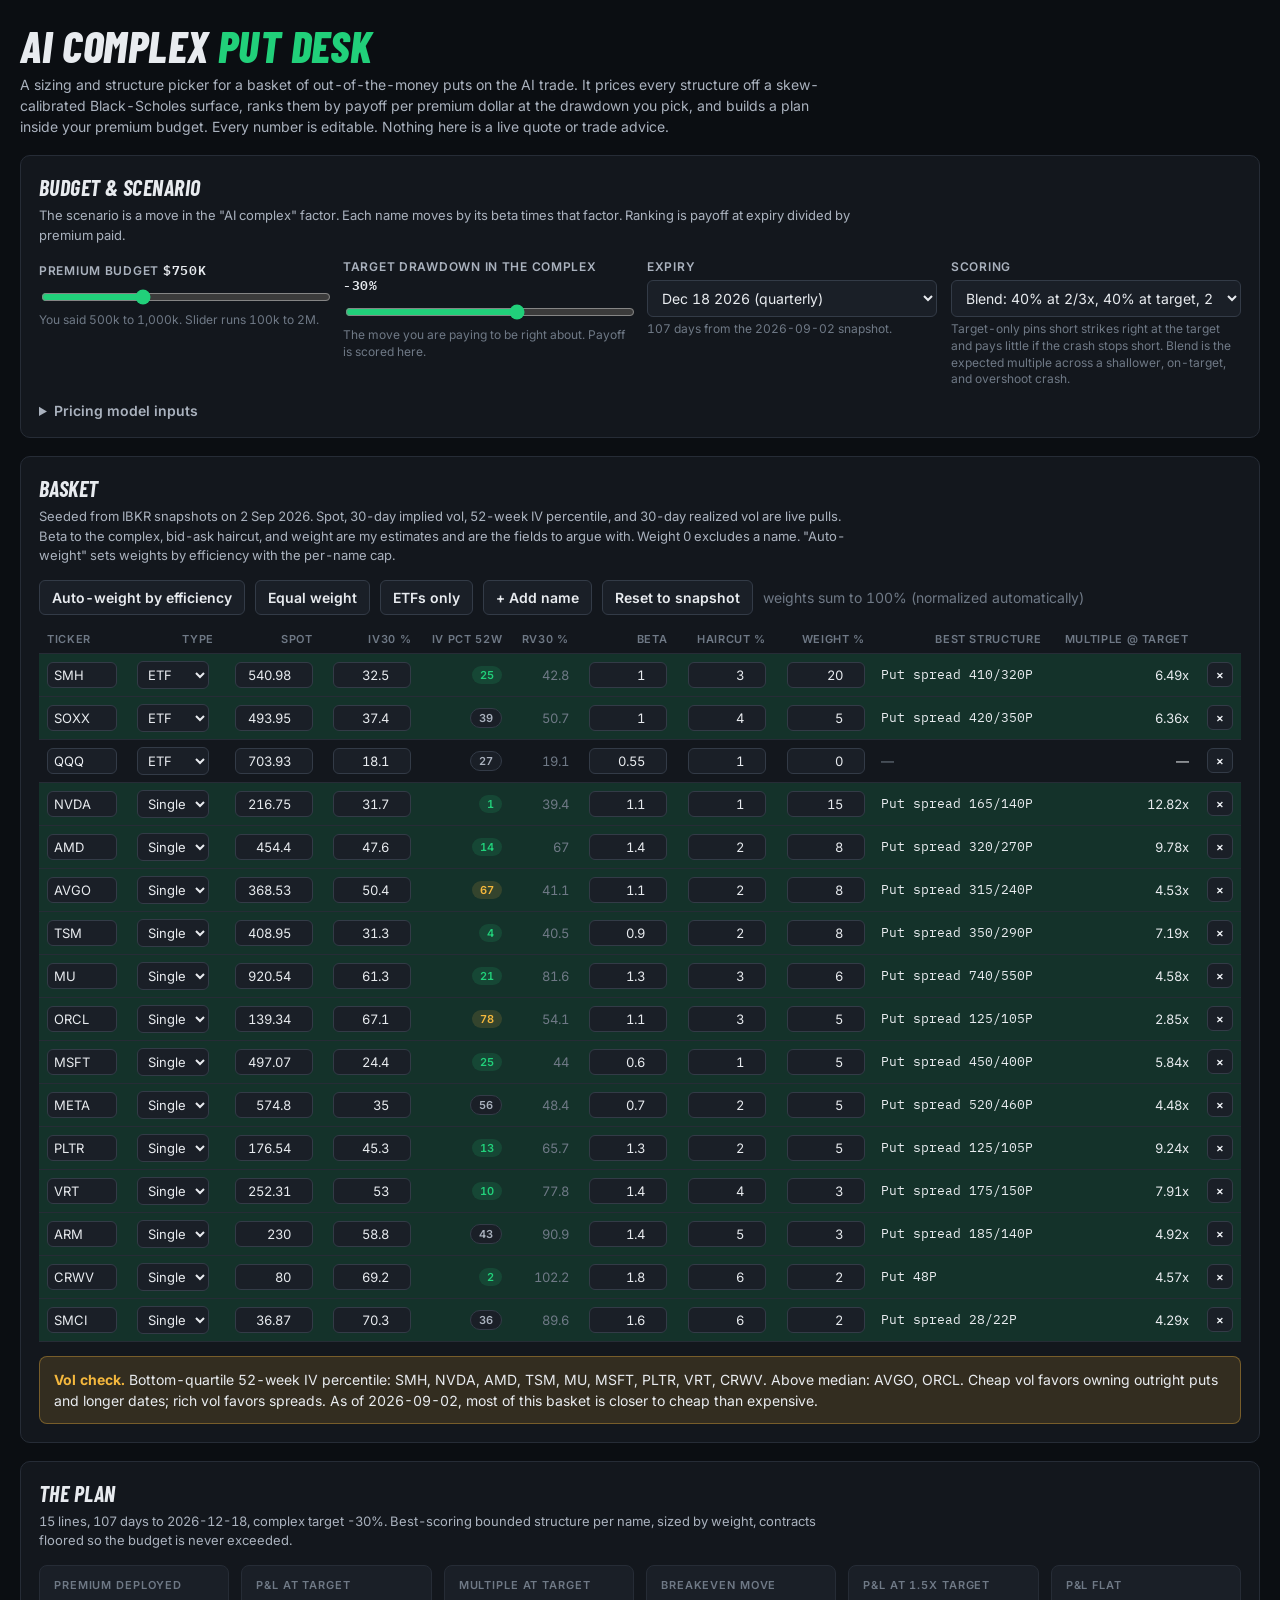
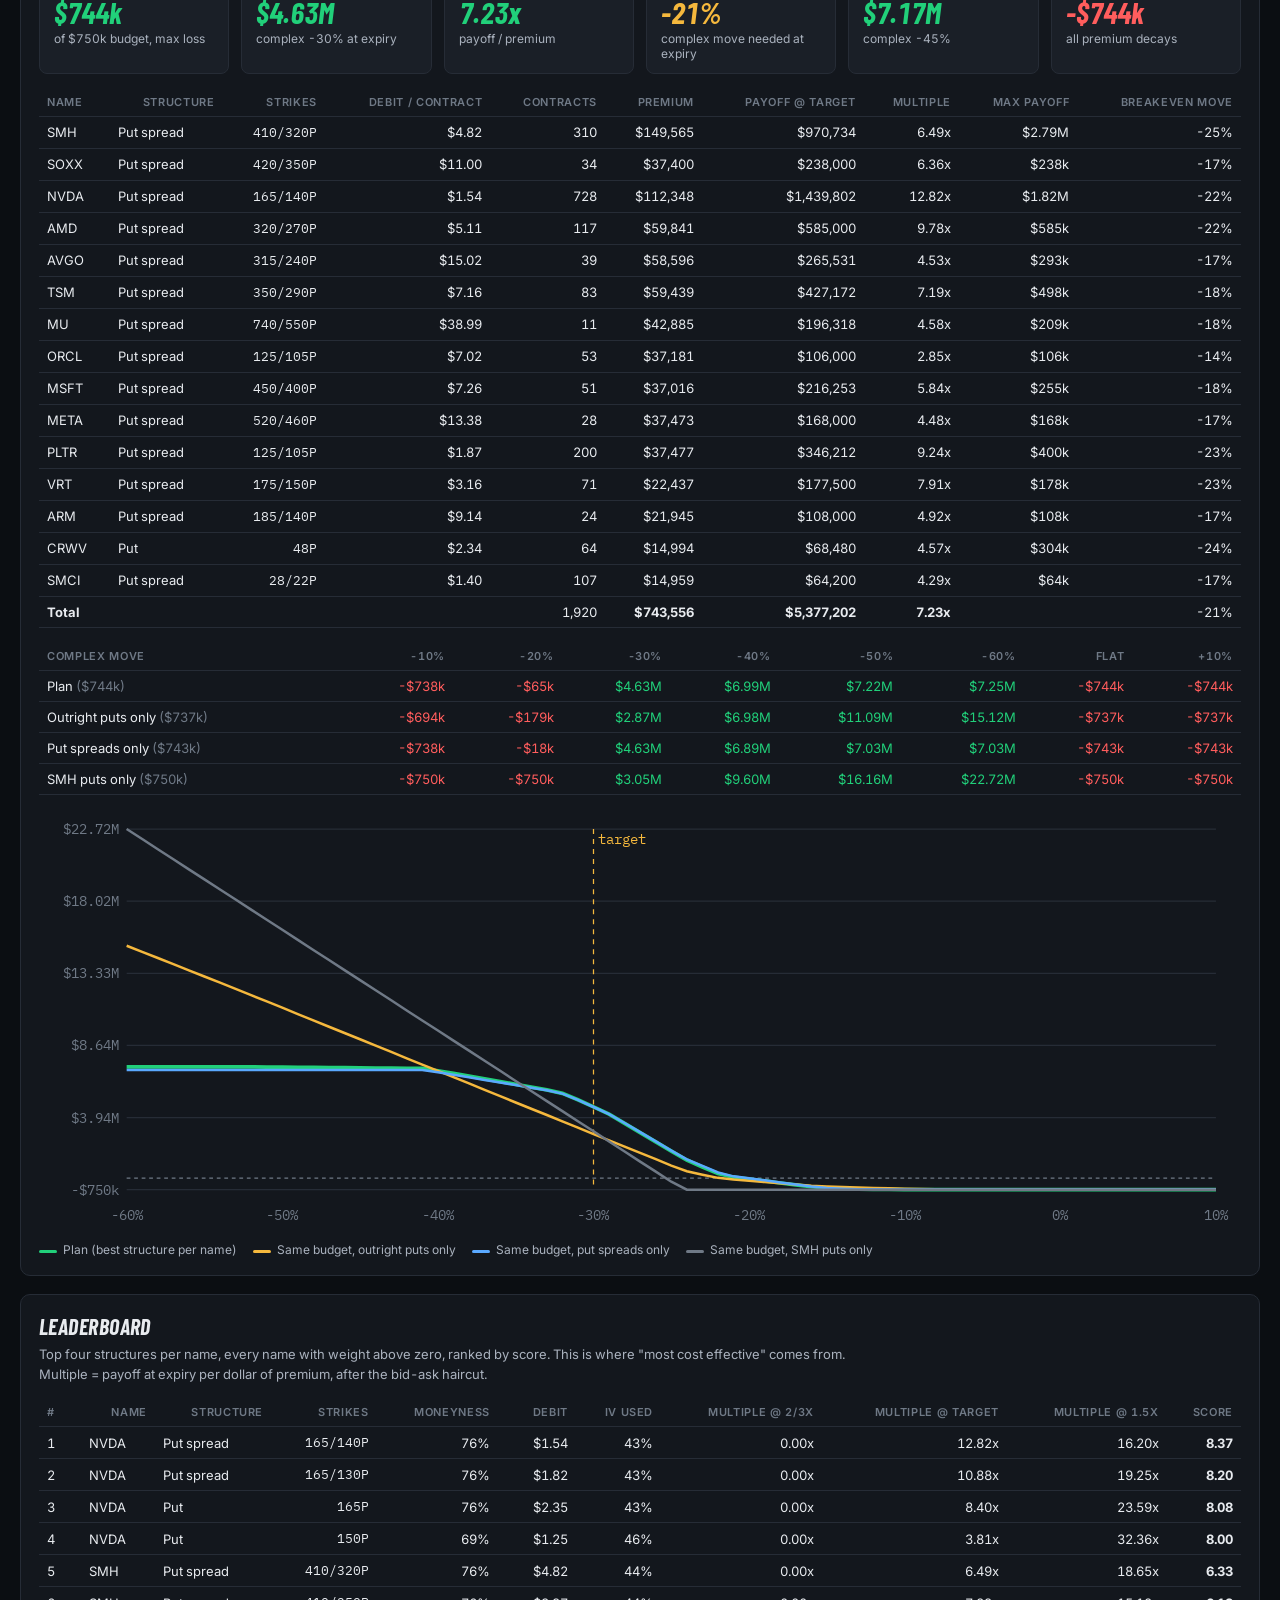
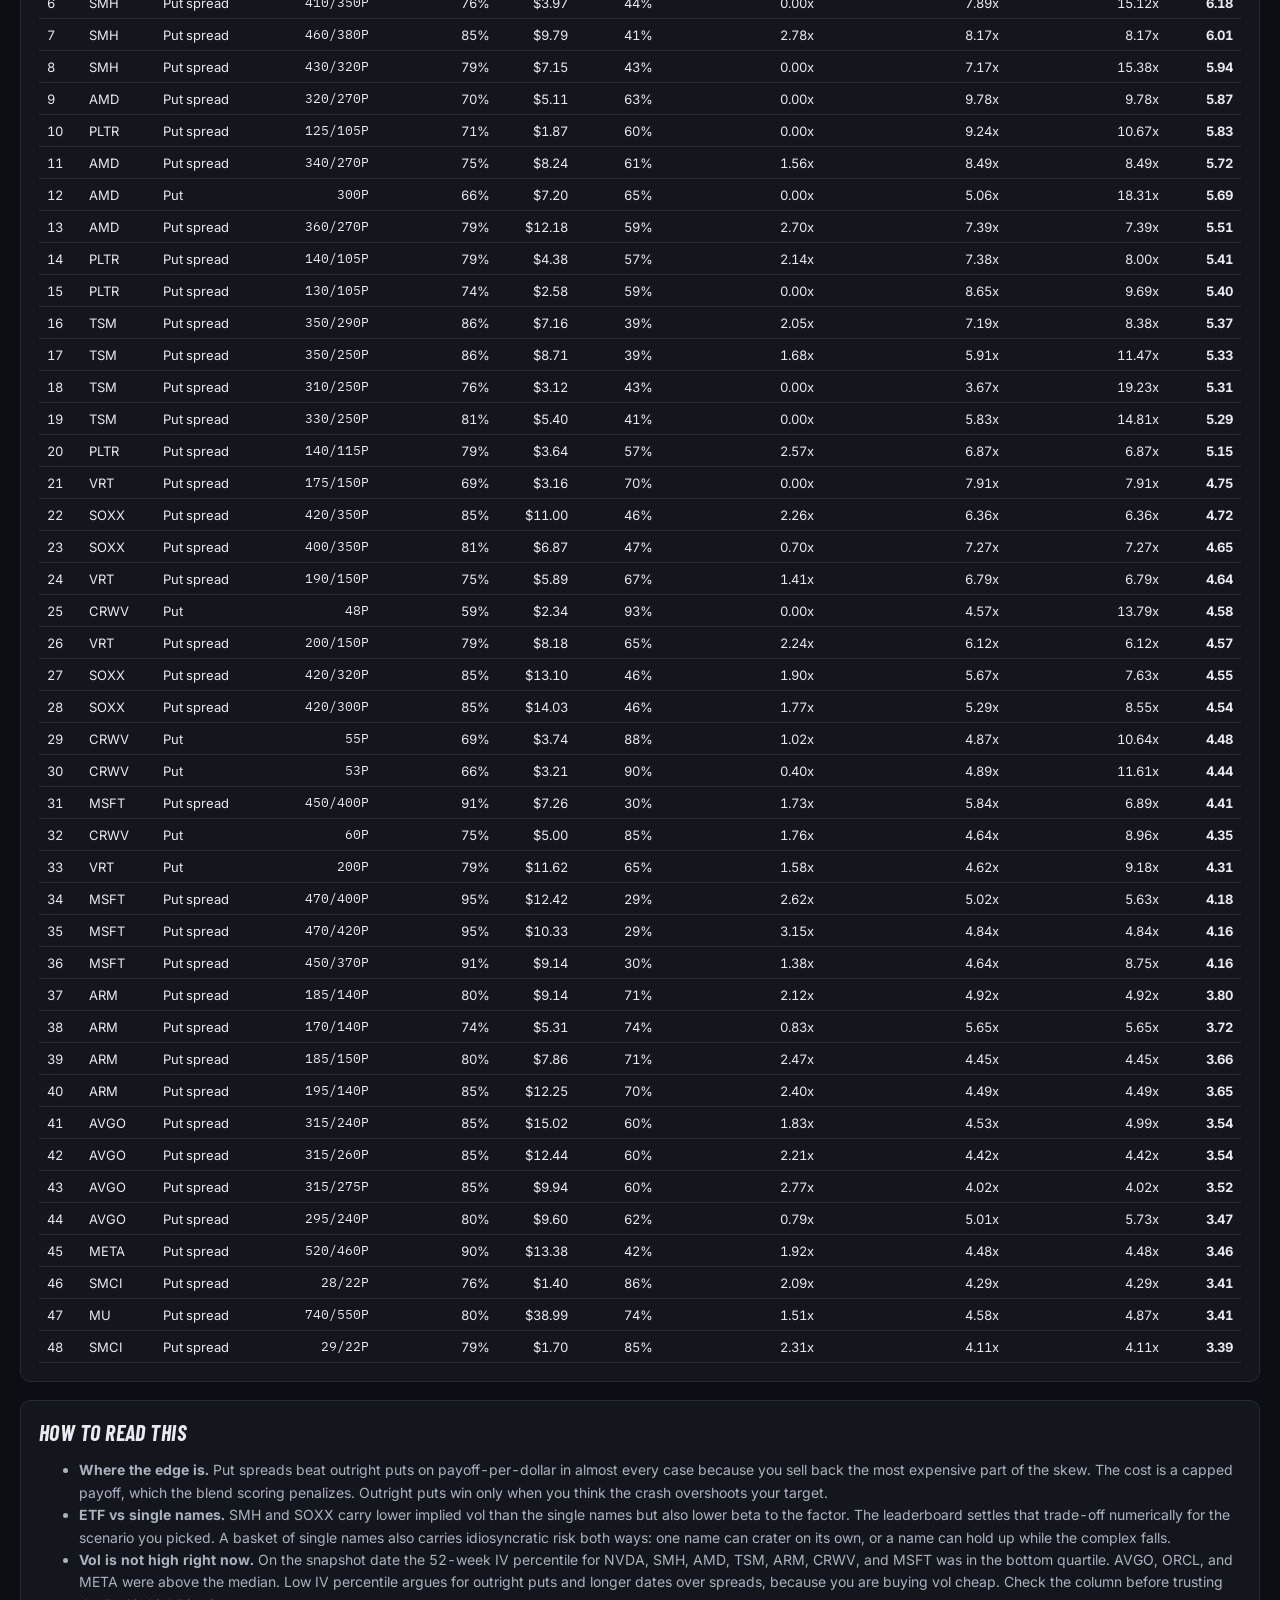
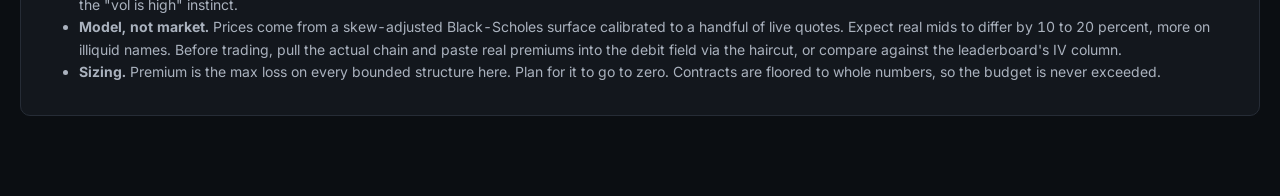
==== index.html @ 3e18a83a "AI Complex Put Desk: OTM put basket sizer and structure picker Co-Authored-By: Claude Fable 5.1 <nor" ====
<!doctype html>
<html lang="en">
<head>
<meta charset="UTF-8" />
<meta name="viewport" content="width=device-width, initial-scale=1.0" />
<meta name="theme-color" content="#0b0e12" />
<title>AI Complex Put Desk</title>
<meta name="robots" content="noindex" />
<link rel="preconnect" href="https://fonts.googleapis.com" />
<link rel="preconnect" href="https://fonts.gstatic.com" crossorigin />
<link href="https://fonts.googleapis.com/css2?family=Barlow+Condensed:ital,wght@0,600;0,700;1,700;1,800&family=Inter:wght@400;500;600;700&family=IBM+Plex+Mono:wght@400;500;600&display=swap" rel="stylesheet" />
<style>
  :root {
    --bg: #0b0e12; --surface: #13171d; --surface-2: #1a1f27; --line: #262c36; --line-2: #333b47;
    --ink: #e8ebef; --ink-2: #aab2be; --ink-3: #6f7986;
    --green: #21d07a; --green-dim: rgba(33,208,122,.14); --amber: #f5b83d; --amber-dim: rgba(245,184,61,.14);
    --red: #ff5d5d; --red-dim: rgba(255,93,93,.14); --blue: #5aa9ff;
    --display: 'Barlow Condensed', Impact, 'Arial Narrow', sans-serif; --body: Inter, system-ui, sans-serif; --mono: 'IBM Plex Mono', ui-monospace, monospace;
  }
  * { box-sizing: border-box; }
  html, body { margin: 0; background: var(--bg); color: var(--ink); font-family: var(--body); font-size: 14px; font-variant-numeric: tabular-nums; }
  a { color: var(--green); }
  .wrap { max-width: 1280px; margin: 0 auto; padding: 24px 20px 80px; }
  h1 { font-family: var(--display); font-style: italic; font-weight: 800; text-transform: uppercase; font-size: 44px; letter-spacing: .01em; margin: 0; line-height: 1; }
  h1 span { color: var(--green); }
  h2 { font-family: var(--display); font-style: italic; font-weight: 700; text-transform: uppercase; font-size: 22px; margin: 0 0 4px; letter-spacing: .02em; }
  .sub { color: var(--ink-2); margin: 6px 0 0; max-width: 820px; line-height: 1.5; }
  .panel { background: var(--surface); border: 1px solid var(--line); border-radius: 10px; padding: 18px; margin-top: 18px; }
  .panel .sub { margin-bottom: 14px; font-size: 13px; }
  .grid { display: grid; gap: 14px; }
  .g2 { grid-template-columns: repeat(auto-fit, minmax(260px, 1fr)); }
  .g4 { grid-template-columns: repeat(auto-fit, minmax(180px, 1fr)); }
  label.f { display: block; font-size: 12px; color: var(--ink-2); text-transform: uppercase; letter-spacing: .06em; font-weight: 600; margin-bottom: 6px; }
  input[type=number], input[type=text], select { width: 100%; background: var(--surface-2); color: var(--ink); border: 1px solid var(--line-2); border-radius: 6px; padding: 8px 10px; font: inherit; font-variant-numeric: tabular-nums; }
  input[type=range] { width: 100%; accent-color: var(--green); }
  input:focus, select:focus { outline: 2px solid var(--green); outline-offset: 0; border-color: transparent; }
  .val { font-family: var(--mono); color: var(--ink); font-size: 13px; }
  .hint { color: var(--ink-3); font-size: 12px; margin-top: 4px; line-height: 1.4; }
  .kpis { display: grid; grid-template-columns: repeat(auto-fit, minmax(150px, 1fr)); gap: 12px; }
  .kpi { background: var(--surface-2); border: 1px solid var(--line); border-radius: 8px; padding: 12px 14px; }
  .kpi .l { font-size: 11px; text-transform: uppercase; letter-spacing: .08em; color: var(--ink-3); font-weight: 600; }
  .kpi .v { font-family: var(--display); font-style: italic; font-weight: 700; font-size: 30px; line-height: 1.1; margin-top: 4px; }
  .kpi .v.g { color: var(--green); } .kpi .v.a { color: var(--amber); } .kpi .v.r { color: var(--red); }
  .kpi .s { color: var(--ink-2); font-size: 12px; margin-top: 2px; }
  table.out { width: 100%; border-collapse: collapse; font-size: 13px; }
  table.out th, table.out td { padding: 7px 8px; border-bottom: 1px solid var(--line); text-align: right; white-space: nowrap; }
  table.out th { color: var(--ink-3); font-size: 11px; text-transform: uppercase; letter-spacing: .06em; font-weight: 600; position: sticky; top: 0; background: var(--surface); }
  table.out th:first-child, table.out td:first-child { text-align: left; }
  table.out td.l { text-align: left; }
  table.out tr.pick td { background: var(--green-dim); }
  table.out input[type=number] { width: 78px; padding: 4px 6px; text-align: right; }
  table.out input[type=text] { width: 70px; padding: 4px 6px; text-transform: uppercase; }
  table.out select { width: auto; padding: 4px 6px; }
  .scroll { overflow-x: auto; }
  .pill { display: inline-block; padding: 2px 8px; border-radius: 999px; font-size: 11px; font-weight: 600; letter-spacing: .04em; text-transform: uppercase; }
  .pill.g { background: var(--green-dim); color: var(--green); } .pill.a { background: var(--amber-dim); color: var(--amber); } .pill.r { background: var(--red-dim); color: var(--red); } .pill.n { background: var(--surface-2); color: var(--ink-2); border: 1px solid var(--line-2); }
  button { font: inherit; font-weight: 600; background: var(--surface-2); color: var(--ink); border: 1px solid var(--line-2); border-radius: 6px; padding: 8px 12px; cursor: pointer; }
  button:hover { border-color: var(--green); }
  button.primary { background: var(--green); color: #06110b; border-color: var(--green); }
  button.small { padding: 4px 8px; font-size: 12px; }
  .row { display: flex; gap: 10px; flex-wrap: wrap; align-items: center; }
  .note { background: var(--amber-dim); border: 1px solid rgba(245,184,61,.35); border-radius: 8px; padding: 12px 14px; color: var(--ink); line-height: 1.5; margin-top: 14px; }
  .note b { color: var(--amber); }
  .danger { background: var(--red-dim); border-color: rgba(255,93,93,.35); } .danger b { color: var(--red); }
  svg text { font-family: var(--mono); font-size: 11px; fill: var(--ink-3); }
  .legend { display: flex; gap: 16px; flex-wrap: wrap; font-size: 12px; color: var(--ink-2); margin-top: 8px; }
  .legend i { display: inline-block; width: 18px; height: 3px; vertical-align: middle; margin-right: 6px; border-radius: 2px; }
  .muted { color: var(--ink-3); }
  .mono { font-family: var(--mono); }
  details summary { cursor: pointer; color: var(--ink-2); font-weight: 600; }
  ol, ul { line-height: 1.6; color: var(--ink-2); }
  @media (max-width: 700px) { h1 { font-size: 34px; } .wrap { padding: 16px 12px 60px; } }
</style>
</head>
<body>
<div class="wrap">
  <header>
    <h1>AI Complex <span>Put Desk</span></h1>
    <p class="sub">A sizing and structure picker for a basket of out-of-the-money puts on the AI trade. It prices every structure off a skew-calibrated Black-Scholes surface, ranks them by payoff per premium dollar at the drawdown you pick, and builds a plan inside your premium budget. Every number is editable. Nothing here is a live quote or trade advice.</p>
  </header>

  <section class="panel">
    <h2>Budget &amp; scenario</h2>
    <p class="sub">The scenario is a move in the "AI complex" factor. Each name moves by its beta times that factor. Ranking is payoff at expiry divided by premium paid.</p>
    <div class="grid g4">
      <div>
        <label class="f">Premium budget <span class="val" id="budgetVal"></span></label>
        <input type="range" id="budget" min="100000" max="2000000" step="25000" value="750000" />
        <div class="hint">You said 500k to 1,000k. Slider runs 100k to 2M.</div>
      </div>
      <div>
        <label class="f">Target drawdown in the complex <span class="val" id="targetVal"></span></label>
        <input type="range" id="target" min="-60" max="-10" step="1" value="-30" />
        <div class="hint">The move you are paying to be right about. Payoff is scored here.</div>
      </div>
      <div>
        <label class="f">Expiry</label>
        <select id="expiry"></select>
        <div class="hint" id="expiryHint"></div>
      </div>
      <div>
        <label class="f">Scoring</label>
        <select id="scoring">
          <option value="target">Payoff at target only</option>
          <option value="blend" selected>Blend: 40% at 2/3x, 40% at target, 20% at 1.5x</option>
        </select>
        <div class="hint">Target-only pins short strikes right at the target and pays little if the crash stops short. Blend is the expected multiple across a shallower, on-target, and overshoot crash.</div>
      </div>
    </div>
    <details style="margin-top:14px">
      <summary>Pricing model inputs</summary>
      <div class="grid g4" style="margin-top:12px">
        <div><label class="f">Risk-free rate %</label><input type="number" id="rate" value="4.0" step="0.1" /></div>
        <div><label class="f">Skew slope (vol pts per unit log-moneyness)</label><input type="number" id="skew" value="-0.28" step="0.01" /><div class="hint">Calibrated from live SMH and NVDA Dec-26 put mids on 2 Sep 2026: SMH about -0.30, NVDA about -0.24. Scaled by sqrt(107 / days) so longer dates are flatter.</div></div>
        <div><label class="f">Term-structure exponent</label><input type="number" id="term" value="0.08" step="0.01" /><div class="hint">ATM IV at T = IV30 x (days / 30) ^ exponent. Live fit was 0.05 (SMH) to 0.12 (NVDA).</div></div>
        <div><label class="f">Allow 1x2 ratio spreads</label><select id="ratio"><option value="0" selected>No (bounded risk only)</option><option value="1">Yes (naked short tail)</option></select><div class="hint">Ratios are the cheapest way to own a specific window, and they lose money in a real crash. Off by default.</div></div>
        <div><label class="f">Max weight per name %</label><input type="number" id="maxw" value="30" step="5" min="5" max="100" /></div>
        <div><label class="f">Min moneyness %</label><input type="number" id="minm" value="60" step="5" min="30" max="95" /><div class="hint">Deepest strike considered, as a % of spot.</div></div>
        <div><label class="f">Max moneyness %</label><input type="number" id="maxm" value="95" step="5" min="50" max="100" /></div>
        <div><label class="f">Min premium per contract $</label><input type="number" id="minprem" value="0.40" step="0.1" /><div class="hint">Filters out lottery tickets where the bid-ask is the whole trade.</div></div>
      </div>
    </details>
  </section>

  <section class="panel">
    <h2>Basket</h2>
    <p class="sub">Seeded from IBKR snapshots on 2 Sep 2026. Spot, 30-day implied vol, 52-week IV percentile, and 30-day realized vol are live pulls. Beta to the complex, bid-ask haircut, and weight are my estimates and are the fields to argue with. Weight 0 excludes a name. "Auto-weight" sets weights by efficiency with the per-name cap.</p>
    <div class="row" style="margin-bottom:10px">
      <button id="autow">Auto-weight by efficiency</button>
      <button id="eqw">Equal weight</button>
      <button id="etfw">ETFs only</button>
      <button id="addrow">+ Add name</button>
      <button id="reset">Reset to snapshot</button>
      <span class="muted" id="wsum"></span>
    </div>
    <div class="scroll"><table class="out" id="basket">
      <thead><tr>
        <th>Ticker</th><th>Type</th><th>Spot</th><th>IV30 %</th><th>IV pct 52w</th><th>RV30 %</th><th>Beta</th><th>Haircut %</th><th>Weight %</th><th>Best structure</th><th>Multiple @ target</th><th></th>
      </tr></thead>
      <tbody></tbody>
    </table></div>
    <div id="ivnote"></div>
  </section>

  <section class="panel">
    <h2>The plan</h2>
    <p class="sub" id="plansub"></p>
    <div class="kpis" id="kpis"></div>
    <div class="scroll" style="margin-top:14px"><table class="out" id="plan">
      <thead><tr><th>Name</th><th>Structure</th><th>Strikes</th><th>Debit / contract</th><th>Contracts</th><th>Premium</th><th>Payoff @ target</th><th>Multiple</th><th>Max payoff</th><th>Breakeven move</th></tr></thead>
      <tbody></tbody>
    </table></div>
    <div class="scroll" style="margin-top:14px"><table class="out" id="scen">
      <thead><tr><th>Complex move</th><th>-10%</th><th>-20%</th><th>-30%</th><th>-40%</th><th>-50%</th><th>-60%</th><th>Flat</th><th>+10%</th></tr></thead>
      <tbody></tbody>
    </table></div>
    <div id="chart" style="margin-top:14px"></div>
    <div class="legend"><span><i style="background:var(--green)"></i>Plan (best structure per name)</span><span><i style="background:var(--amber)"></i>Same budget, outright puts only</span><span><i style="background:var(--blue)"></i>Same budget, put spreads only</span><span><i style="background:var(--ink-3)"></i>Same budget, SMH puts only</span></div>
    <div id="warnings"></div>
  </section>

  <section class="panel">
    <h2>Leaderboard</h2>
    <p class="sub">Top four structures per name, every name with weight above zero, ranked by score. This is where "most cost effective" comes from. Multiple = payoff at expiry per dollar of premium, after the bid-ask haircut.</p>
    <div class="scroll"><table class="out" id="board">
      <thead><tr><th>#</th><th>Name</th><th>Structure</th><th>Strikes</th><th>Moneyness</th><th>Debit</th><th>IV used</th><th>Multiple @ 2/3x</th><th>Multiple @ target</th><th>Multiple @ 1.5x</th><th>Score</th></tr></thead>
      <tbody></tbody>
    </table></div>
  </section>

  <section class="panel">
    <h2>How to read this</h2>
    <ul>
      <li><b>Where the edge is.</b> Put spreads beat outright puts on payoff-per-dollar in almost every case because you sell back the most expensive part of the skew. The cost is a capped payoff, which the blend scoring penalizes. Outright puts win only when you think the crash overshoots your target.</li>
      <li><b>ETF vs single names.</b> SMH and SOXX carry lower implied vol than the single names but also lower beta to the factor. The leaderboard settles that trade-off numerically for the scenario you picked. A basket of single names also carries idiosyncratic risk both ways: one name can crater on its own, or a name can hold up while the complex falls.</li>
      <li><b>Vol is not high right now.</b> On the snapshot date the 52-week IV percentile for NVDA, SMH, AMD, TSM, ARM, CRWV, and MSFT was in the bottom quartile. AVGO, ORCL, and META were above the median. Low IV percentile argues for outright puts and longer dates over spreads, because you are buying vol cheap. Check the column before trusting the "vol is high" instinct.</li>
      <li><b>Model, not market.</b> Prices come from a skew-adjusted Black-Scholes surface calibrated to a handful of live quotes. Expect real mids to differ by 10 to 20 percent, more on illiquid names. Before trading, pull the actual chain and paste real premiums into the debit field via the haircut, or compare against the leaderboard's IV column.</li>
      <li><b>Sizing.</b> Premium is the max loss on every bounded structure here. Plan for it to go to zero. Contracts are floored to whole numbers, so the budget is never exceeded.</li>
    </ul>
  </section>
</div>

<script>
(() => {
'use strict';
// ---------- Snapshot: IBKR pulls on 2026-09-02 (intraday). ----------
const SNAPSHOT_DATE = '2026-09-02';
const SEED = [
  // ticker, type, spot, iv30, ivPct52, rv30, beta, haircut%, weight%
  ['SMH',  'ETF', 540.98, 32.5, 25, 42.8, 1.00, 3, 20],
  ['SOXX', 'ETF', 493.95, 37.4, 39, 50.7, 1.00, 4, 5],
  ['QQQ',  'ETF', 703.93, 18.1, 27, 19.1, 0.55, 1, 0],
  ['NVDA', 'Single', 216.75, 31.7, 1, 39.4, 1.10, 1, 15],
  ['AMD',  'Single', 454.40, 47.6, 14, 67.0, 1.40, 2, 8],
  ['AVGO', 'Single', 368.53, 50.4, 67, 41.1, 1.10, 2, 8],
  ['TSM',  'Single', 408.95, 31.3, 4, 40.5, 0.90, 2, 8],
  ['MU',   'Single', 920.54, 61.3, 21, 81.6, 1.30, 3, 6],
  ['ORCL', 'Single', 139.34, 67.1, 78, 54.1, 1.10, 3, 5],
  ['MSFT', 'Single', 497.07, 24.4, 25, 44.0, 0.60, 1, 5],
  ['META', 'Single', 574.80, 35.0, 56, 48.4, 0.70, 2, 5],
  ['PLTR', 'Single', 176.54, 45.3, 13, 65.7, 1.30, 2, 5],
  ['VRT',  'Single', 252.31, 53.0, 10, 77.8, 1.40, 4, 3],
  ['ARM',  'Single', 230.00, 58.8, 43, 90.9, 1.40, 5, 3],
  ['CRWV', 'Single', 80.00, 69.2, 2, 102.2, 1.80, 6, 2],
  ['SMCI', 'Single', 36.87, 70.3, 36, 89.6, 1.60, 6, 2],
];
const EXPIRIES = [
  ['2026-10-16', 'Oct 16 2026 (monthly)'],
  ['2026-11-20', 'Nov 20 2026 (monthly)'],
  ['2026-12-18', 'Dec 18 2026 (quarterly)'],
  ['2027-01-15', 'Jan 15 2027 (LEAPS roll)'],
  ['2027-03-19', 'Mar 19 2027 (quarterly)'],
  ['2027-06-17', 'Jun 17 2027 (quarterly)'],
  ['2027-09-17', 'Sep 17 2027'],
  ['2027-12-17', 'Dec 17 2027'],
  ['2028-01-21', 'Jan 21 2028 (LEAPS)'],
];
const TODAY = new Date(SNAPSHOT_DATE + 'T16:00:00Z');

// ---------- Math ----------
function N(x) { // standard normal CDF
  const t = 1 / (1 + 0.2316419 * Math.abs(x));
  const d = 0.3989422804014327 * Math.exp(-x * x / 2);
  const p = d * t * (0.319381530 + t * (-0.356563782 + t * (1.781477937 + t * (-1.821255978 + t * 1.330274429))));
  return x >= 0 ? 1 - p : p;
}
function bsPut(S, K, T, r, v) {
  if (T <= 0) return Math.max(K - S, 0);
  const sq = v * Math.sqrt(T);
  const d1 = (Math.log(S / K) + (r + v * v / 2) * T) / sq;
  const d2 = d1 - sq;
  return K * Math.exp(-r * T) * N(-d2) - S * N(-d1);
}
const fmt$ = n => (n < 0 ? '-' : '') + '$' + Math.abs(Math.round(n)).toLocaleString('en-US');
const fmt$k = n => { const a = Math.abs(n); const s = n < 0 ? '-' : ''; return a >= 1e6 ? s + '$' + (a / 1e6).toFixed(2) + 'M' : a >= 1e3 ? s + '$' + Math.round(a / 1e3) + 'k' : s + '$' + Math.round(a); };
const fmtX = n => (isFinite(n) ? n.toFixed(2) + 'x' : '—');
const pct = n => (n * 100).toFixed(0) + '%';

// ---------- State ----------
let rows = [];
const LS = 'aiputs.v1';
function load() {
  try { const s = JSON.parse(localStorage.getItem(LS)); if (s && s.rows && s.rows.length) { rows = s.rows; return s; } } catch (e) {}
  rows = SEED.map(seedRow); return null;
}
function seedRow(r) { return { t: r[0], type: r[1], spot: r[2], iv: r[3], ivp: r[4], rv: r[5], beta: r[6], hc: r[7], w: r[8] }; }
function save() {
  try { localStorage.setItem(LS, JSON.stringify({ rows, ctl: readCtl() })); } catch (e) {}
}
const $ = id => document.getElementById(id);
function readCtl() {
  return { budget: +$('budget').value, target: +$('target').value / 100, expiry: $('expiry').value, scoring: $('scoring').value,
    rate: +$('rate').value / 100, skew: +$('skew').value, term: +$('term').value, ratio: $('ratio').value === '1',
    maxw: +$('maxw').value / 100, minm: +$('minm').value / 100, maxm: +$('maxm').value / 100, minprem: +$('minprem').value };
}

// ---------- Surface ----------
function daysTo(exp) { return Math.max(1, Math.round((new Date(exp + 'T20:00:00Z') - TODAY) / 86400000)); }
function ivAt(row, K, days, ctl) {
  const T = days / 365;
  const atm = (row.iv / 100) * Math.pow(days / 30, ctl.term);
  const slope = ctl.skew * Math.sqrt(107 / days);
  const lm = Math.log(K / row.spot);
  return Math.max(0.08, atm + slope * lm + 0.15 * lm * lm * Math.max(0, -lm)); // gentle wing convexity
}
function putMid(row, K, days, ctl) { return bsPut(row.spot, K, days / 365, ctl.rate, ivAt(row, K, days, ctl)); }
function strikeGrid(row, ctl) {
  const step = row.spot >= 400 ? 10 : row.spot >= 150 ? 5 : row.spot >= 50 ? 2.5 : 1;
  const ks = [];
  for (let m = ctl.maxm; m >= ctl.minm - 1e-9; m -= 0.05) { ks.push(Math.round(row.spot * m / step) * step); }
  return [...new Set(ks)].filter(k => k > 0 && k < row.spot);
}

// ---------- Structures ----------
// Each structure: { kind, legs:[{K, q}], debit (per share, after haircut), payoff(S_T), maxPayoff, label }
function buildStructures(row, days, ctl) {
  const ks = strikeGrid(row, ctl);
  const h = row.hc / 100;
  const buy = K => putMid(row, K, days, ctl) * (1 + h / 2);
  const sell = K => putMid(row, K, days, ctl) * (1 - h / 2);
  const out = [];
  for (const K of ks) {
    const d = buy(K);
    if (d < ctl.minprem) continue;
    out.push({ kind: 'Put', legs: [{ K, q: 1 }], debit: d, iv: ivAt(row, K, days, ctl), maxPayoff: K, unbounded: false,
      payoff: S => Math.max(K - S, 0), label: K.toFixed(0) + 'P' });
  }
  for (let i = 0; i < ks.length; i++) for (let j = i + 1; j < ks.length; j++) {
    const K1 = ks[i], K2 = ks[j]; // K1 > K2
    if (K1 / row.spot - K2 / row.spot < 0.099) continue; // at least 10 pts of moneyness wide
    const d = buy(K1) - sell(K2);
    if (d < ctl.minprem) continue;
    out.push({ kind: 'Put spread', legs: [{ K: K1, q: 1 }, { K: K2, q: -1 }], debit: d, iv: ivAt(row, K1, days, ctl), maxPayoff: K1 - K2, unbounded: false,
      payoff: S => Math.max(K1 - S, 0) - Math.max(K2 - S, 0), label: K1.toFixed(0) + '/' + K2.toFixed(0) + 'P' });
    if (ctl.ratio) {
      const dr = buy(K1) - 2 * sell(K2);
      if (dr < ctl.minprem) continue;
      out.push({ kind: '1x2 ratio', legs: [{ K: K1, q: 1 }, { K: K2, q: -2 }], debit: dr, iv: ivAt(row, K1, days, ctl), maxPayoff: K1 - K2, unbounded: true,
        payoff: S => Math.max(K1 - S, 0) - 2 * Math.max(K2 - S, 0), label: K1.toFixed(0) + '/' + K2.toFixed(0) + 'P 1x2' });
    }
  }
  return out;
}
function nameMove(row, factor) { return Math.max(-0.95, row.beta * factor); }
function scoreStructure(st, row, ctl) {
  const mult = f => st.payoff(row.spot * (1 + nameMove(row, f))) / st.debit;
  const m23 = mult(ctl.target * 2 / 3), m1 = mult(ctl.target), m15 = mult(ctl.target * 1.5);
  // Blend = expected multiple under a discrete crash distribution: 40% it stops at 2/3 of target, 40% it hits target, 20% it overshoots to 1.5x.
  const score = m1 <= 0 ? 0 : ctl.scoring === 'target' ? m1 : 0.4 * m23 + 0.4 * m1 + 0.2 * m15;
  return { m23, m1, m15, score };
}

// ---------- Compute ----------
function compute(ctl) {
  const days = daysTo(ctl.expiry);
  const active = rows.filter(r => r.w > 0 && r.spot > 0 && r.iv > 0);
  const wsum = active.reduce((a, r) => a + r.w, 0) || 1;
  const board = [];
  const perName = [];
  for (const row of active) {
    const sts = buildStructures(row, days, ctl);
    let best = null, bestPut = null, bestSpread = null;
    for (const st of sts) {
      const sc = scoreStructure(st, row, ctl);
      Object.assign(st, sc, { row });
      board.push(st);
      if (st.m1 > 0 && (!best || st.score > best.score)) best = st;
      if (st.kind === 'Put' && st.m1 > 0 && (!bestPut || st.score > bestPut.score)) bestPut = st;
      if (st.kind === 'Put spread' && st.m1 > 0 && (!bestSpread || st.score > bestSpread.score)) bestSpread = st;
    }
    perName.push({ row, best, bestPut, bestSpread, w: Math.min(row.w / wsum, ctl.maxw) });
  }
  board.sort((a, b) => b.score - a.score);
  // Normalize weights after cap so the budget is fully used.
  const cw = perName.reduce((a, p) => a + p.w, 0) || 1;
  perName.forEach(p => p.w = p.w / cw);
  const plan = allocate(perName, p => p.best, ctl.budget);
  const altPut = allocate(perName, p => p.bestPut, ctl.budget);
  const altSpread = allocate(perName, p => p.bestSpread, ctl.budget);
  const smhRow = rows.find(r => r.t === 'SMH');
  let altSMH = null;
  if (smhRow) {
    const sts = buildStructures(smhRow, days, ctl).filter(s => s.kind === 'Put');
    let b = null; for (const st of sts) { const sc = scoreStructure(st, smhRow, ctl); Object.assign(st, sc, { row: smhRow }); if (st.m1 > 0 && (!b || st.score > b.score)) b = st; }
    if (b) altSMH = allocate([{ row: smhRow, best: b, w: 1 }], p => p.best, ctl.budget);
  }
  return { days, board, perName, plan, altPut, altSpread, altSMH, ctl };
}
function allocate(perName, pick, budget) {
  const lines = [];
  for (const p of perName) {
    const st = pick(p); if (!st) continue;
    const alloc = budget * p.w;
    const n = Math.floor(alloc / (st.debit * 100));
    if (n <= 0) continue;
    lines.push({ row: p.row, st, n, premium: n * st.debit * 100 });
  }
  const premium = lines.reduce((a, l) => a + l.premium, 0);
  const pnl = f => lines.reduce((a, l) => a + l.n * 100 * l.st.payoff(l.row.spot * (1 + nameMove(l.row, f))), 0) - premium;
  return { lines, premium, pnl };
}
function breakeven(pnl) { // most shallow factor move at which pnl >= 0, searched from 0 down to -95%
  let lo = -0.95, hi = 0;
  if (pnl(lo) < 0) return null;
  if (pnl(hi) >= 0) return 0;
  for (let i = 0; i < 40; i++) { const m = (lo + hi) / 2; if (pnl(m) >= 0) lo = m; else hi = m; }
  return lo;
}

// ---------- Render ----------
function renderBasket(res) {
  const tb = $('basket').querySelector('tbody');
  tb.innerHTML = '';
  rows.forEach((r, i) => {
    const pn = res.perName.find(p => p.row === r);
    const tr = document.createElement('tr');
    if (pn && pn.best) tr.className = 'pick';
    const ivpClass = r.ivp >= 60 ? 'a' : r.ivp <= 25 ? 'g' : 'n';
    tr.innerHTML = `
      <td class="l"><input type="text" data-i="${i}" data-k="t" value="${r.t}" /></td>
      <td class="l"><select data-i="${i}" data-k="type"><option ${r.type === 'ETF' ? 'selected' : ''}>ETF</option><option ${r.type === 'Single' ? 'selected' : ''}>Single</option></select></td>
      <td><input type="number" step="0.01" data-i="${i}" data-k="spot" value="${r.spot}" /></td>
      <td><input type="number" step="0.1" data-i="${i}" data-k="iv" value="${r.iv}" /></td>
      <td><span class="pill ${ivpClass}">${r.ivp}</span></td>
      <td class="muted">${r.rv}</td>
      <td><input type="number" step="0.05" data-i="${i}" data-k="beta" value="${r.beta}" /></td>
      <td><input type="number" step="0.5" data-i="${i}" data-k="hc" value="${r.hc}" /></td>
      <td><input type="number" step="1" min="0" data-i="${i}" data-k="w" value="${r.w}" /></td>
      <td class="l">${pn && pn.best ? `<span class="mono">${pn.best.kind} ${pn.best.label}</span>` : '<span class="muted">—</span>'}</td>
      <td>${pn && pn.best ? fmtX(pn.best.m1) : '—'}</td>
      <td><button class="small" data-del="${i}">×</button></td>`;
    tb.appendChild(tr);
  });
  const ws = rows.reduce((a, r) => a + (+r.w || 0), 0);
  $('wsum').textContent = `weights sum to ${ws}% (normalized automatically)`;
  const low = rows.filter(r => r.w > 0 && r.ivp <= 25).map(r => r.t);
  const high = rows.filter(r => r.w > 0 && r.ivp >= 60).map(r => r.t);
  $('ivnote').innerHTML = `<div class="note"><b>Vol check.</b> Bottom-quartile 52-week IV percentile: ${low.join(', ') || 'none'}. Above median: ${high.join(', ') || 'none'}. Cheap vol favors owning outright puts and longer dates; rich vol favors spreads. As of ${SNAPSHOT_DATE}, most of this basket is closer to cheap than expensive.</div>`;
}
function renderPlan(res) {
  const { plan, ctl } = res;
  const be = breakeven(plan.pnl);
  const atT = plan.pnl(ctl.target);
  const mult = plan.premium > 0 ? (atT + plan.premium) / plan.premium : 0;
  $('plansub').textContent = `${plan.lines.length} lines, ${res.days} days to ${ctl.expiry}, complex target ${pct(ctl.target)}. Best-scoring bounded structure per name, sized by weight, contracts floored so the budget is never exceeded.`;
  const kp = [
    ['Premium deployed', fmt$k(plan.premium), 'g', `of ${fmt$k(ctl.budget)} budget, max loss`],
    ['P&L at target', fmt$k(atT), atT > 0 ? 'g' : 'r', `complex ${pct(ctl.target)} at expiry`],
    ['Multiple at target', fmtX(mult), mult >= 3 ? 'g' : mult >= 1.5 ? 'a' : 'r', 'payoff / premium'],
    ['Breakeven move', be === null ? 'none' : pct(be), be !== null && be > ctl.target * 0.5 ? 'g' : 'a', 'complex move needed at expiry'],
    ['P&L at 1.5x target', fmt$k(plan.pnl(ctl.target * 1.5)), 'g', `complex ${pct(ctl.target * 1.5)}`],
    ['P&L flat', fmt$k(plan.pnl(0)), 'r', 'all premium decays'],
  ];
  $('kpis').innerHTML = kp.map(k => `<div class="kpi"><div class="l">${k[0]}</div><div class="v ${k[2]}">${k[1]}</div><div class="s">${k[3]}</div></div>`).join('');
  const tb = $('plan').querySelector('tbody'); tb.innerHTML = '';
  for (const l of plan.lines) {
    const sT = l.row.spot * (1 + nameMove(l.row, ctl.target));
    const pay = l.n * 100 * l.st.payoff(sT);
    const beN = (() => { // name-level breakeven as factor move
      const f = breakeven(m => l.n * 100 * l.st.payoff(l.row.spot * (1 + nameMove(l.row, m))) - l.premium); return f === null ? '—' : pct(f);
    })();
    tb.innerHTML += `<tr><td>${l.row.t}</td><td class="l">${l.st.kind}</td><td class="mono">${l.st.label}</td><td>$${l.st.debit.toFixed(2)}</td><td>${l.n.toLocaleString()}</td><td>${fmt$(l.premium)}</td><td>${fmt$(pay)}</td><td>${fmtX(pay / l.premium)}</td><td>${l.st.unbounded ? '<span class="pill r">open tail</span>' : fmt$k(l.n * 100 * l.st.maxPayoff)}</td><td>${beN}</td></tr>`;
  }
  tb.innerHTML += `<tr><td><b>Total</b></td><td></td><td></td><td></td><td>${plan.lines.reduce((a, l) => a + l.n, 0).toLocaleString()}</td><td><b>${fmt$(plan.premium)}</b></td><td><b>${fmt$(atT + plan.premium)}</b></td><td><b>${fmtX(mult)}</b></td><td></td><td>${be === null ? '—' : pct(be)}</td></tr>`;
  const moves = [-0.1, -0.2, -0.3, -0.4, -0.5, -0.6, 0, 0.1];
  const st = $('scen').querySelector('tbody'); st.innerHTML = '';
  const rowsOut = [['Plan', plan], ['Outright puts only', res.altPut], ['Put spreads only', res.altSpread], ['SMH puts only', res.altSMH]];
  for (const [name, a] of rowsOut) {
    if (!a) continue;
    st.innerHTML += `<tr><td class="l">${name} <span class="muted">(${fmt$k(a.premium)})</span></td>${moves.map(m => { const v = a.pnl(m); return `<td style="color:${v >= 0 ? 'var(--green)' : 'var(--red)'}">${fmt$k(v)}</td>`; }).join('')}</tr>`;
  }
  renderChart(res);
  const w = [];
  const conc = plan.lines.map(l => l.premium / plan.premium).sort((a, b) => b - a);
  if (conc[0] > 0.4) w.push(`<b>Concentration.</b> ${pct(conc[0])} of premium is in one name. A single earnings print can decide the trade.`);
  if (plan.lines.some(l => l.st.unbounded)) w.push(`<b>Open tail.</b> The plan includes 1x2 ratio spreads. Below the short strike the position loses money faster the further the name falls, which is the exact scenario you are paying for. Treat this as a bet on a specific window, not a crash hedge.`);
  if (res.days < 60) w.push(`<b>Short dated.</b> ${res.days} days is a theta furnace. A quarterly expiry roughly halves the decay per day for the same strike.`);
  if (plan.premium < ctl.budget * 0.9) w.push(`<b>Under-deployed.</b> Contract rounding left ${fmt$k(ctl.budget - plan.premium)} unspent. Raise weights on cheaper contracts or nudge the budget.`);
  $('warnings').innerHTML = w.map(x => `<div class="note ${x.startsWith('<b>Open') ? 'danger' : ''}">${x}</div>`).join('');
}
function renderBoard(res) {
  const tb = $('board').querySelector('tbody'); tb.innerHTML = '';
  const seen = {}; const shown = res.board.filter(s => s.score > 0 && (seen[s.row.t] = (seen[s.row.t] || 0) + 1) <= 4).slice(0, 48);
  shown.forEach((s, i) => {
    tb.innerHTML += `<tr><td>${i + 1}</td><td class="l">${s.row.t}</td><td class="l">${s.kind}${s.unbounded ? ' <span class="pill r">tail</span>' : ''}</td><td class="mono">${s.label}</td><td>${pct(s.legs[0].K / s.row.spot)}</td><td>$${s.debit.toFixed(2)}</td><td>${(s.iv * 100).toFixed(0)}%</td><td>${fmtX(s.m23)}</td><td>${fmtX(s.m1)}</td><td>${fmtX(s.m15)}</td><td><b>${s.score.toFixed(2)}</b></td></tr>`;
  });
}
function renderChart(res) {
  const W = 960, H = 340, padL = 70, padR = 20, padT = 16, padB = 36;
  const xs = []; for (let m = -0.6; m <= 0.1001; m += 0.01) xs.push(+m.toFixed(3));
  const series = [['plan', res.plan, 'var(--green)', 3], ['put', res.altPut, 'var(--amber)', 2], ['spr', res.altSpread, 'var(--blue)', 2], ['smh', res.altSMH, 'var(--ink-3)', 2]].filter(s => s[1]);
  let ymin = 0, ymax = 0;
  for (const s of series) for (const x of xs) { const v = s[1].pnl(x); ymin = Math.min(ymin, v); ymax = Math.max(ymax, v); }
  ymax = Math.max(ymax, 1); ymin = Math.min(ymin, -1);
  const X = m => padL + (m + 0.6) / 0.7 * (W - padL - padR);
  const Y = v => padT + (ymax - v) / (ymax - ymin) * (H - padT - padB);
  let g = '';
  const yt = 5; for (let i = 0; i <= yt; i++) { const v = ymin + (ymax - ymin) * i / yt; g += `<line x1="${padL}" x2="${W - padR}" y1="${Y(v)}" y2="${Y(v)}" stroke="var(--line)" /><text x="${padL - 6}" y="${Y(v) + 4}" text-anchor="end">${fmt$k(v)}</text>`; }
  for (let m = -0.6; m <= 0.1001; m += 0.1) { const mm = +m.toFixed(2); g += `<text x="${X(mm)}" y="${H - 12}" text-anchor="middle">${pct(mm)}</text>`; }
  g += `<line x1="${padL}" x2="${W - padR}" y1="${Y(0)}" y2="${Y(0)}" stroke="var(--ink-3)" stroke-dasharray="3 3" />`;
  g += `<line x1="${X(res.ctl.target)}" x2="${X(res.ctl.target)}" y1="${padT}" y2="${H - padB}" stroke="var(--amber)" stroke-dasharray="4 4" /><text x="${X(res.ctl.target) + 4}" y="${padT + 12}" style="fill:var(--amber)">target</text>`;
  for (const s of series) {
    const d = xs.map((x, i) => (i ? 'L' : 'M') + X(x).toFixed(1) + ' ' + Y(s[1].pnl(x)).toFixed(1)).join(' ');
    g += `<path d="${d}" fill="none" stroke="${s[2]}" stroke-width="${s[3]}" />`;
  }
  $('chart').innerHTML = `<svg viewBox="0 0 ${W} ${H}" width="100%" style="display:block;max-width:100%">${g}</svg>`;
}

// ---------- Wiring ----------
function update() {
  const ctl = readCtl();
  $('budgetVal').textContent = fmt$k(ctl.budget);
  $('targetVal').textContent = pct(ctl.target);
  $('expiryHint').textContent = `${daysTo(ctl.expiry)} days from the ${SNAPSHOT_DATE} snapshot.`;
  const res = compute(ctl);
  renderBasket(res); renderPlan(res); renderBoard(res);
  save();
  window.__res = res;
}
function init() {
  const sel = $('expiry');
  for (const [v, l] of EXPIRIES) { const o = document.createElement('option'); o.value = v; o.textContent = l; sel.appendChild(o); }
  sel.value = '2026-12-18';
  const saved = load();
  if (saved && saved.ctl) {
    const c = saved.ctl;
    $('budget').value = c.budget; $('target').value = Math.round(c.target * 100); if (EXPIRIES.some(e => e[0] === c.expiry)) sel.value = c.expiry;
    $('scoring').value = c.scoring; $('rate').value = (c.rate * 100).toFixed(1); $('skew').value = c.skew; $('term').value = c.term; $('ratio').value = c.ratio ? '1' : '0';
    $('maxw').value = Math.round(c.maxw * 100); $('minm').value = Math.round(c.minm * 100); $('maxm').value = Math.round(c.maxm * 100); $('minprem').value = c.minprem;
  }
  for (const id of ['budget', 'target', 'expiry', 'scoring', 'rate', 'skew', 'term', 'ratio', 'maxw', 'minm', 'maxm', 'minprem']) $(id).addEventListener('input', update);
  $('basket').addEventListener('change', e => {
    const el = e.target; if (!el.dataset.k) return;
    const r = rows[+el.dataset.i]; const k = el.dataset.k;
    r[k] = k === 't' ? el.value.toUpperCase().trim() : k === 'type' ? el.value : +el.value;
    update();
  });
  $('basket').addEventListener('click', e => { const d = e.target.dataset.del; if (d !== undefined) { rows.splice(+d, 1); update(); } });
  $('addrow').addEventListener('click', () => { rows.push({ t: 'NEW', type: 'Single', spot: 100, iv: 50, ivp: 50, rv: 50, beta: 1, hc: 3, w: 5 }); update(); });
  $('reset').addEventListener('click', () => { rows = SEED.map(seedRow); update(); });
  $('eqw').addEventListener('click', () => { rows.forEach(r => r.w = r.t === 'QQQ' ? 0 : 10); update(); });
  $('etfw').addEventListener('click', () => { rows.forEach(r => r.w = r.type === 'ETF' && r.t !== 'QQQ' ? 50 : 0); update(); });
  $('autow').addEventListener('click', () => {
    const ctl = readCtl();
    // Score every name (weights temporarily all on), then weight by score^2 with the cap.
    const backup = rows.map(r => r.w); rows.forEach(r => { if (r.spot > 0 && r.iv > 0) r.w = 1; });
    const res = compute(ctl);
    rows.forEach((r, i) => { const p = res.perName.find(p => p.row === r); r.w = p && p.best && p.best.score > 0 ? Math.round(Math.pow(p.best.score, 2) * 10) : 0; });
    const tot = rows.reduce((a, r) => a + r.w, 0) || 1;
    rows.forEach(r => r.w = Math.round(r.w / tot * 100));
    // Apply per-name cap iteratively.
    for (let k = 0; k < 5; k++) { const cap = Math.round(ctl.maxw * 100); let excess = 0; rows.forEach(r => { if (r.w > cap) { excess += r.w - cap; r.w = cap; } }); const under = rows.filter(r => r.w > 0 && r.w < cap); if (!excess || !under.length) break; under.forEach(r => r.w += Math.round(excess / under.length)); }
    if (!rows.some(r => r.w > 0)) rows.forEach((r, i) => r.w = backup[i]);
    update();
  });
  update();
}
init();
})();
</script>
</body>
</html>
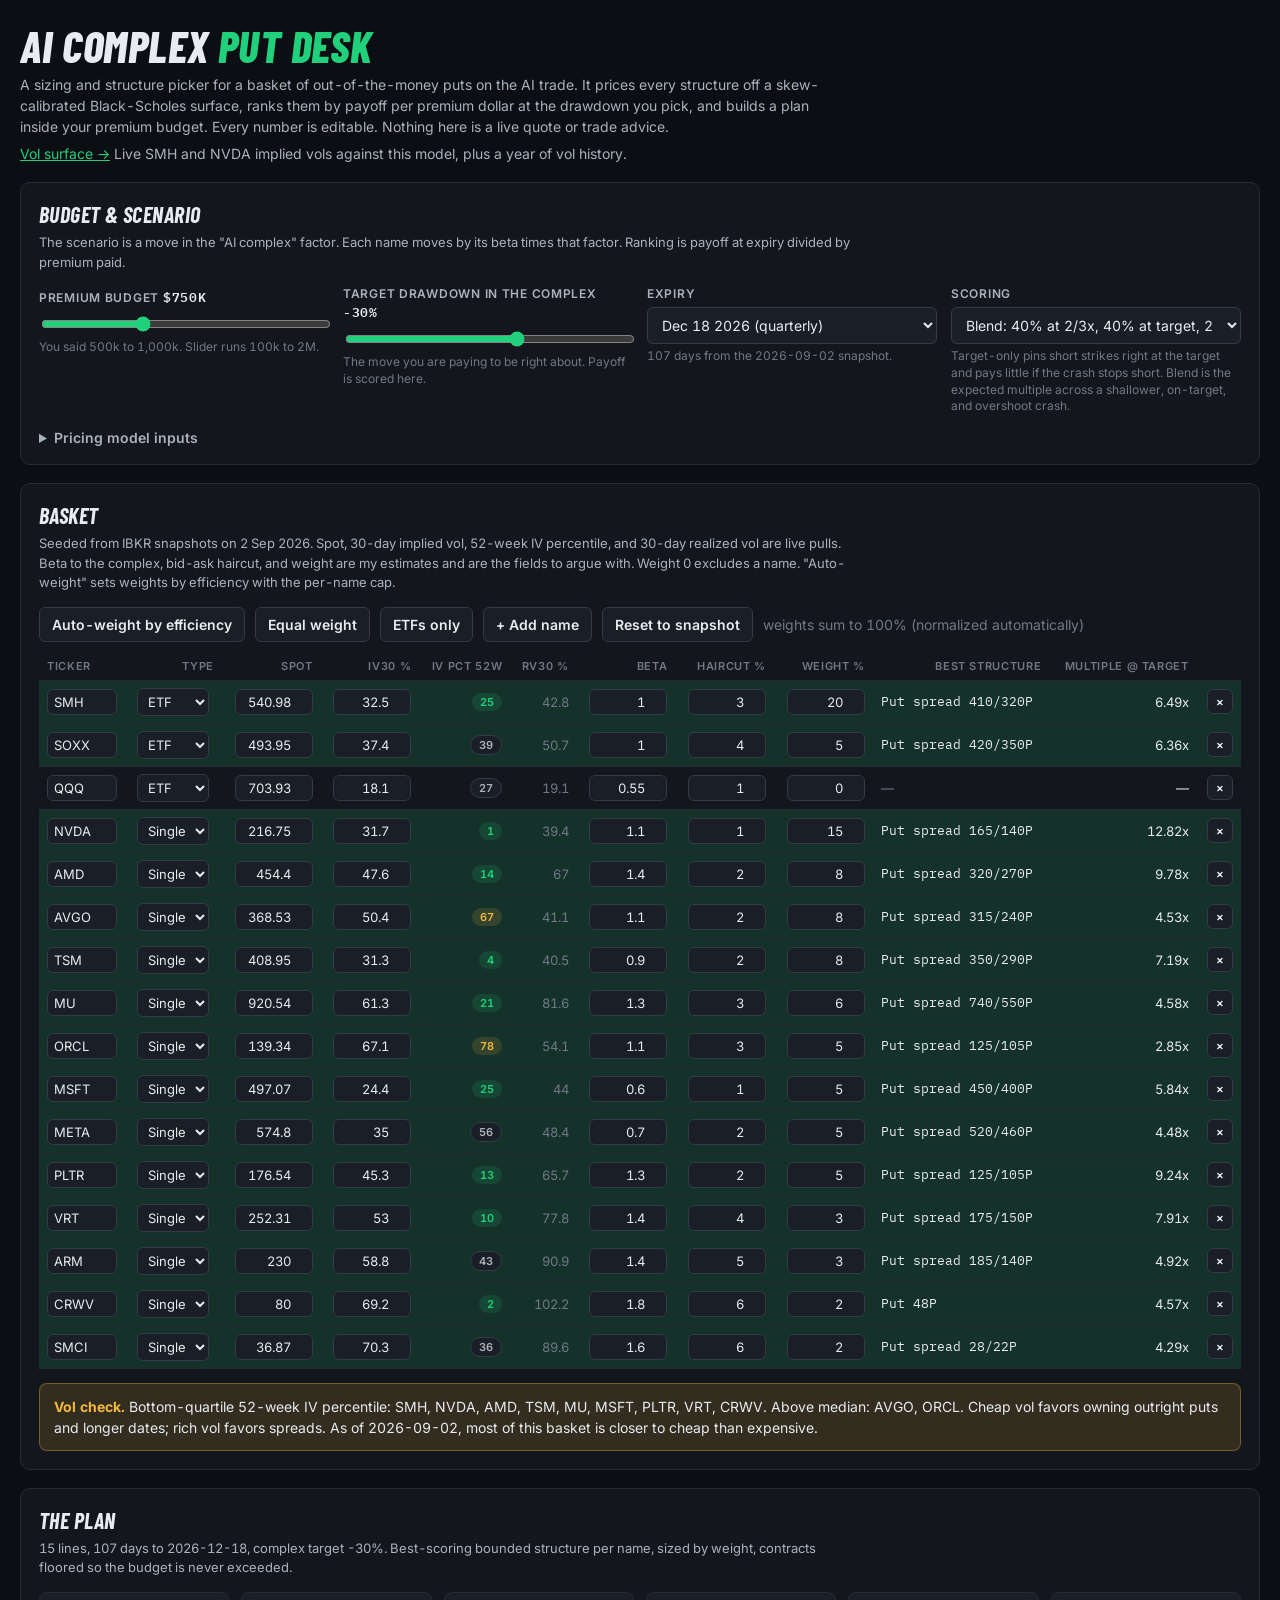
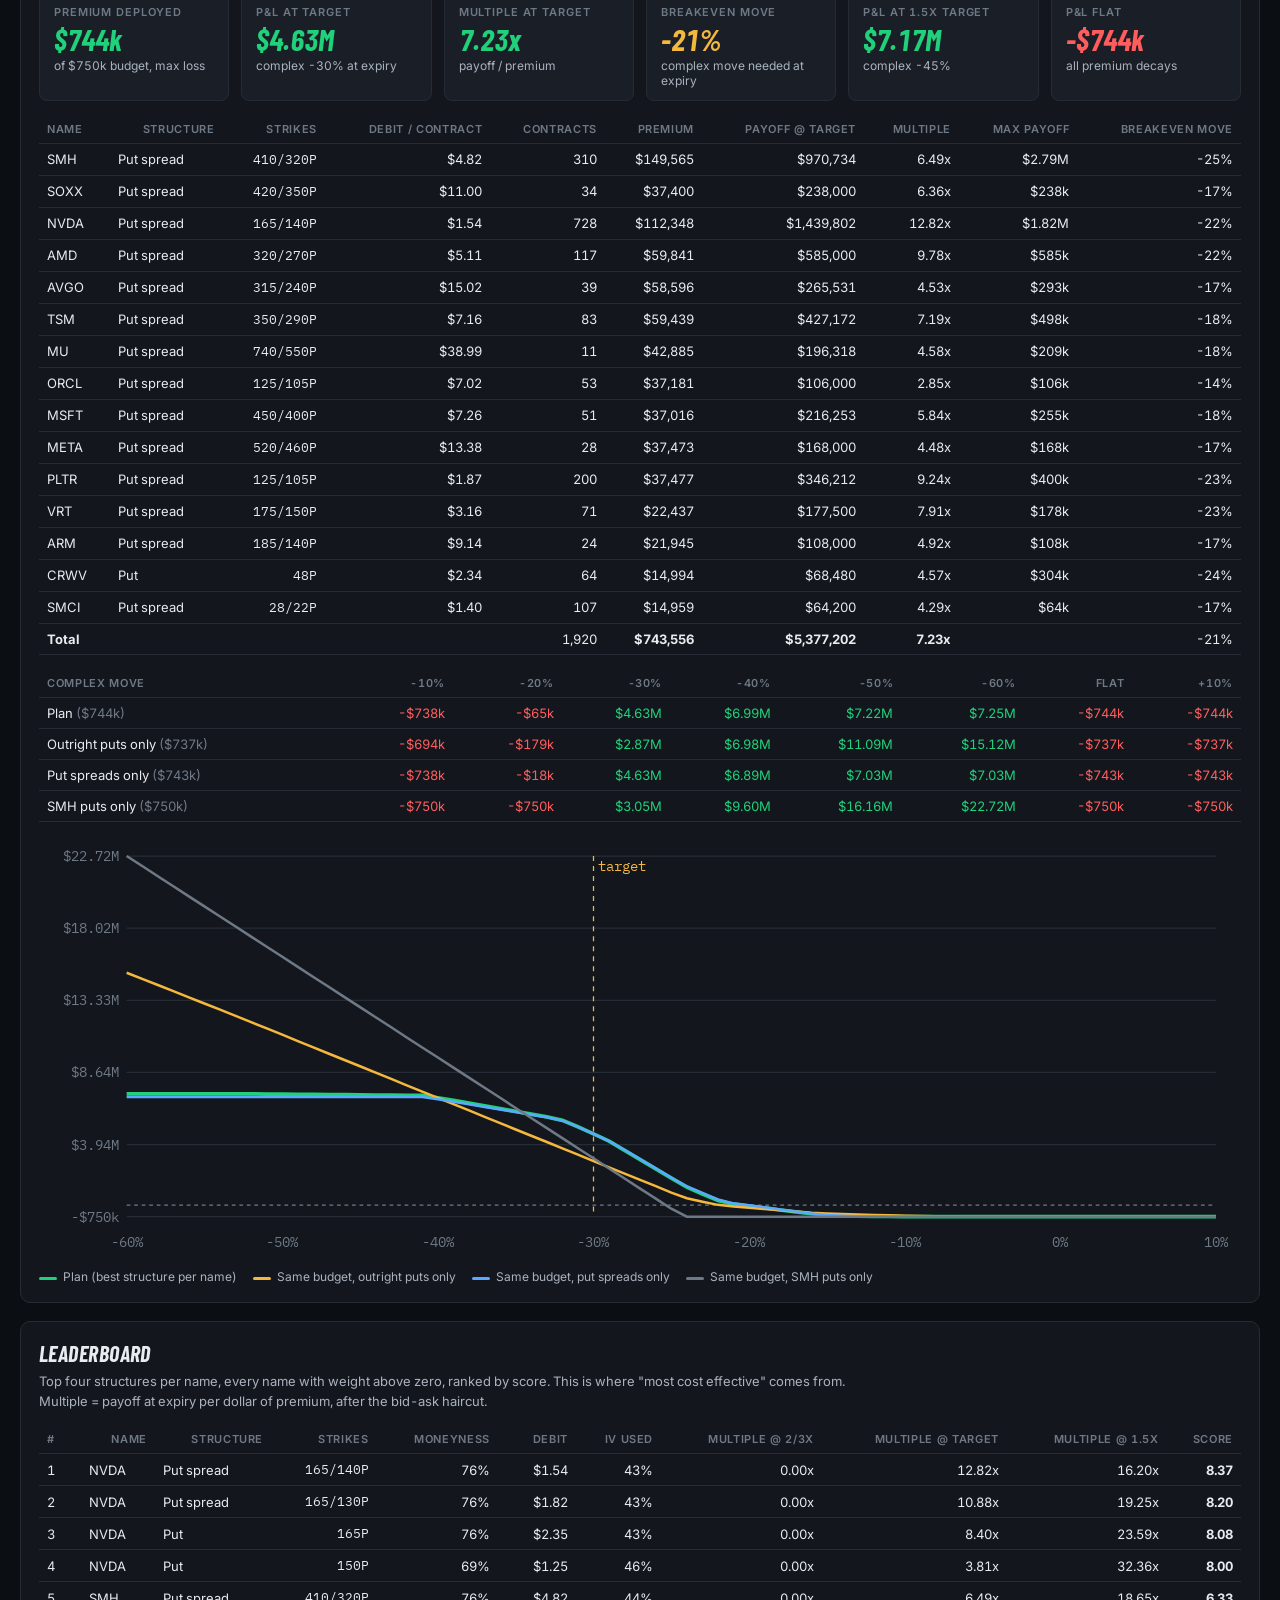
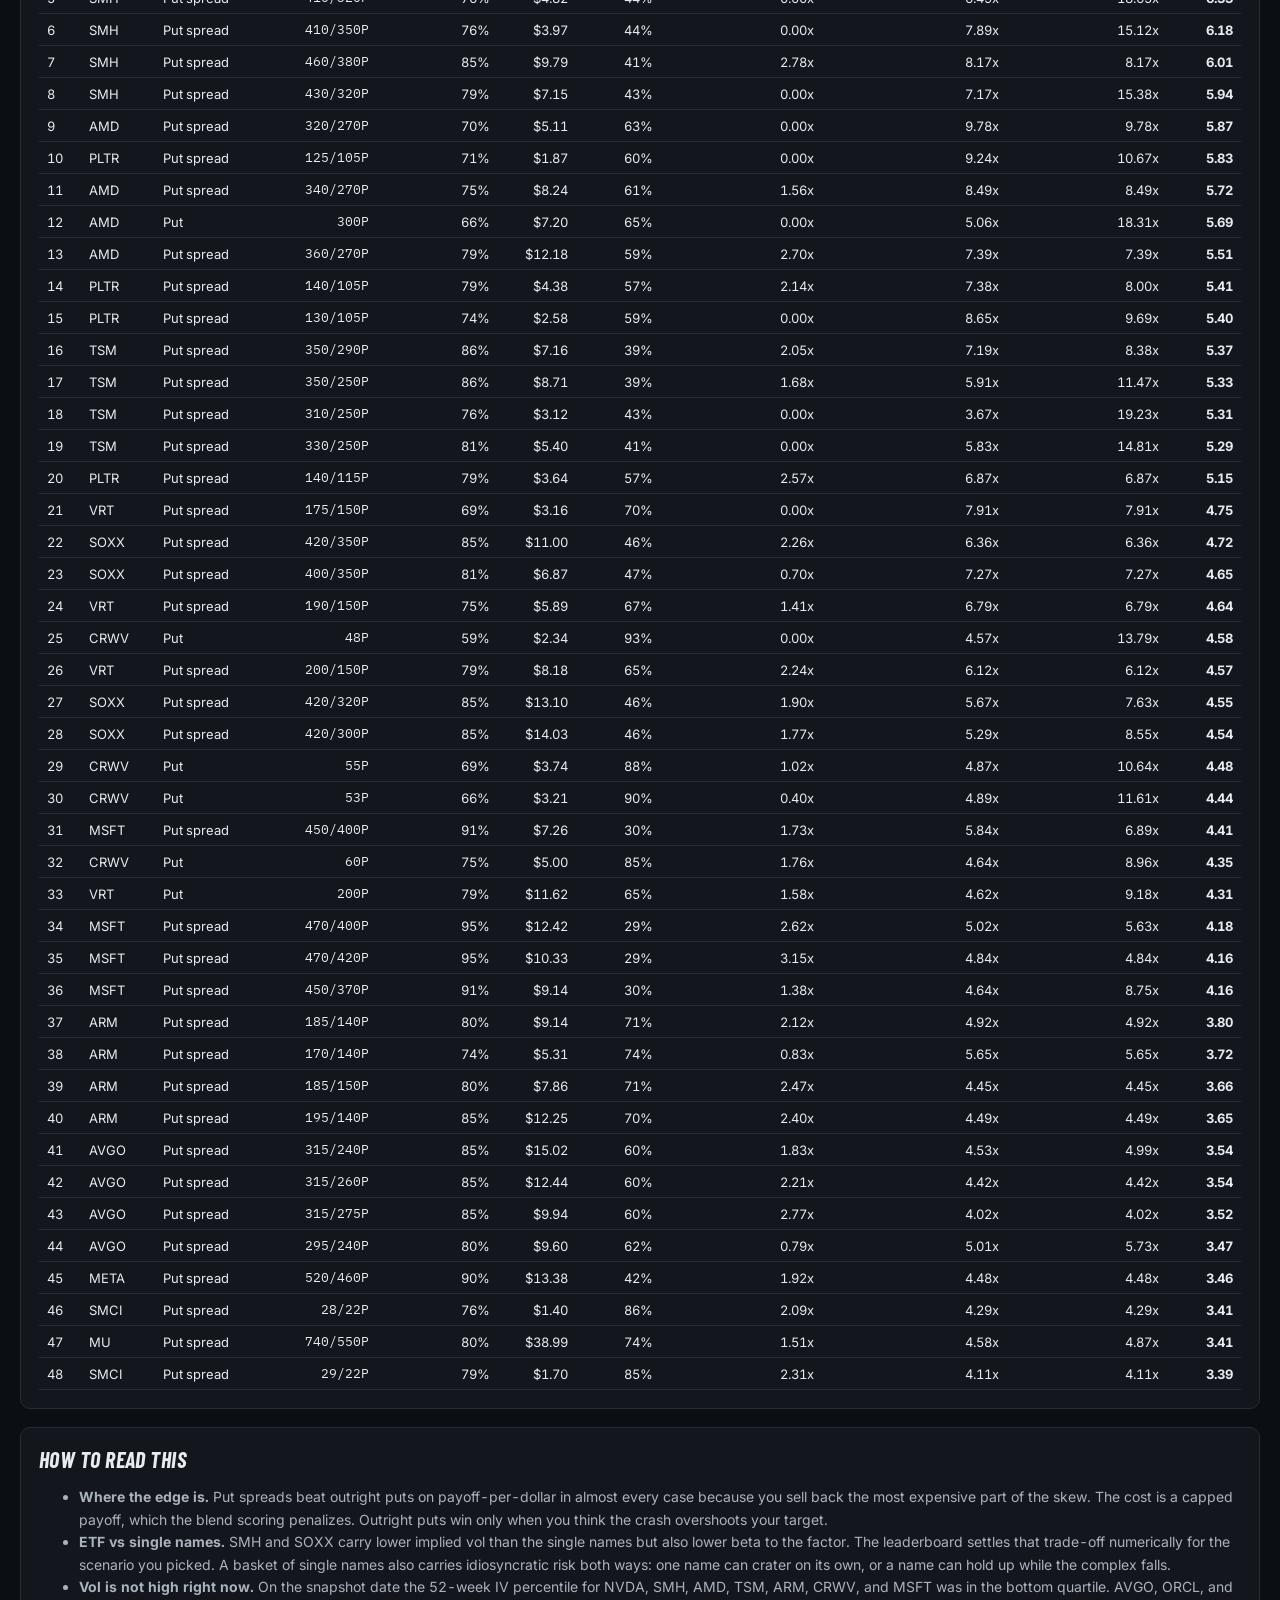
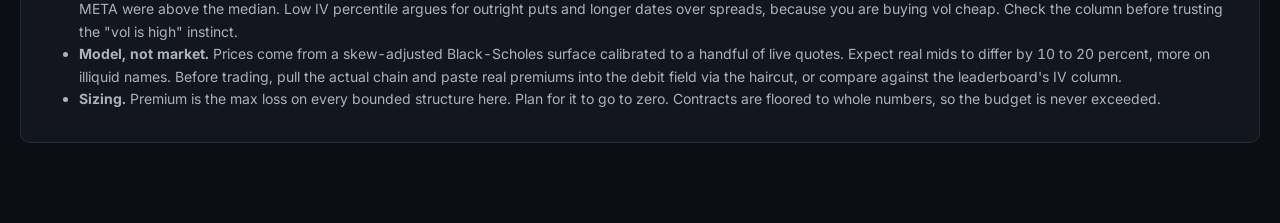
==== commit 0be99acf: "Add vol surface page: live IV smiles, term structure, and vol history Co-Authored-By: Claude Fable 5" ====
--- a/index.html
+++ b/index.html
@@ -77,6 +77,7 @@
   <header>
     <h1>AI Complex <span>Put Desk</span></h1>
     <p class="sub">A sizing and structure picker for a basket of out-of-the-money puts on the AI trade. It prices every structure off a skew-calibrated Black-Scholes surface, ranks them by payoff per premium dollar at the drawdown you pick, and builds a plan inside your premium budget. Every number is editable. Nothing here is a live quote or trade advice.</p>
+    <p class="sub"><a href="vol.html">Vol surface &rarr;</a> Live SMH and NVDA implied vols against this model, plus a year of vol history.</p>
   </header>
 
   <section class="panel">
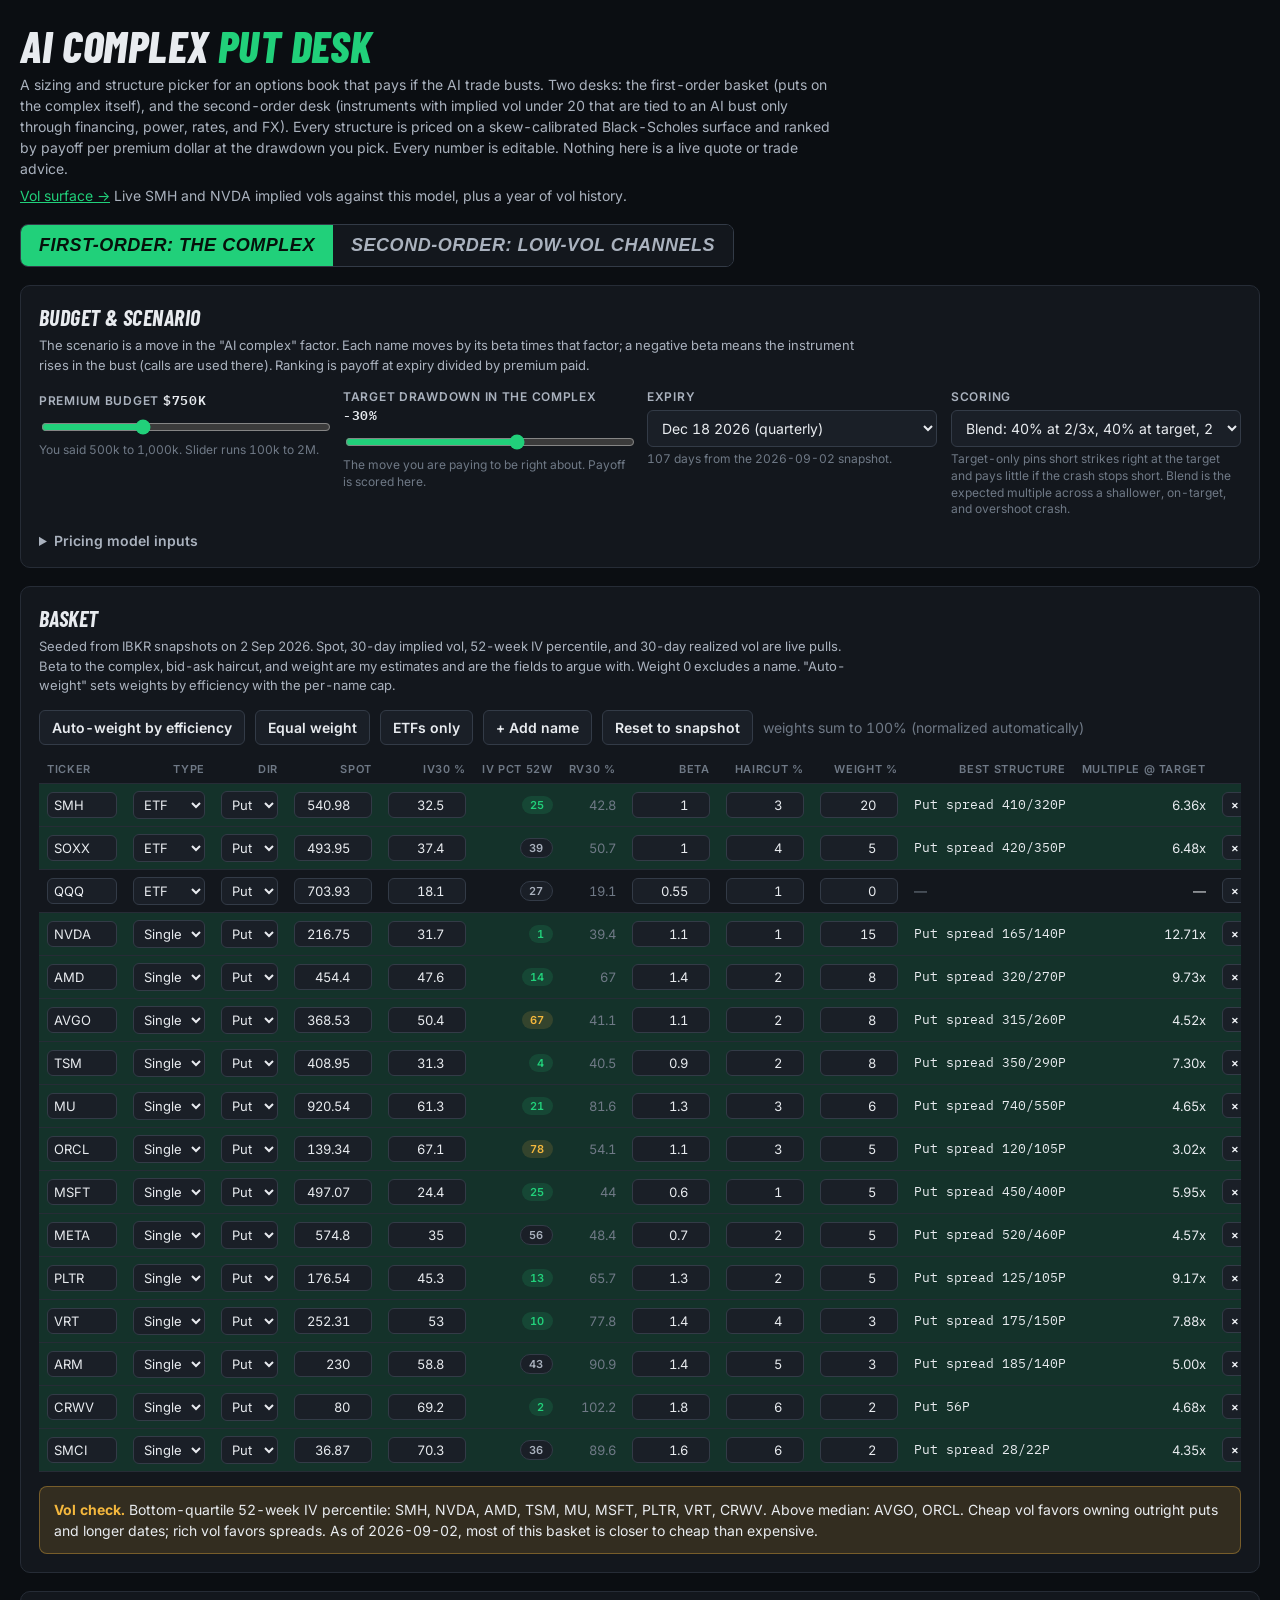
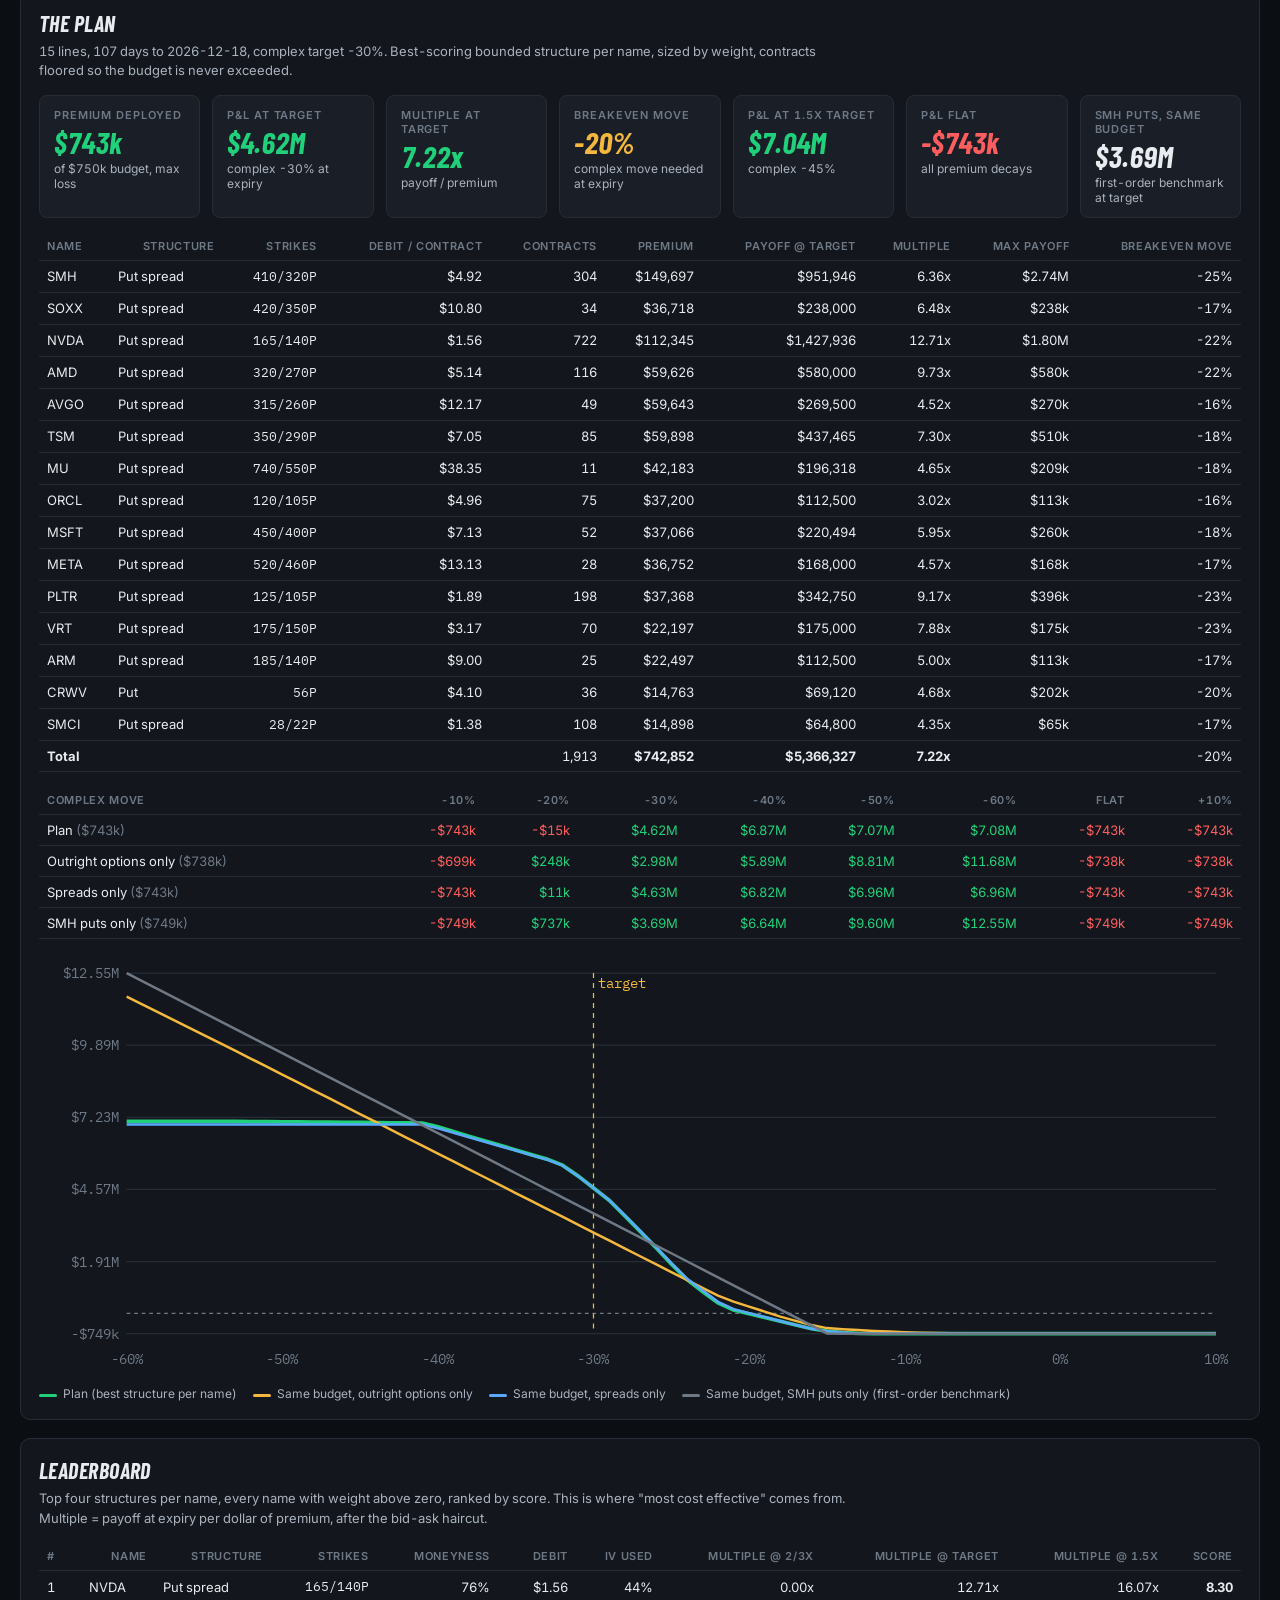
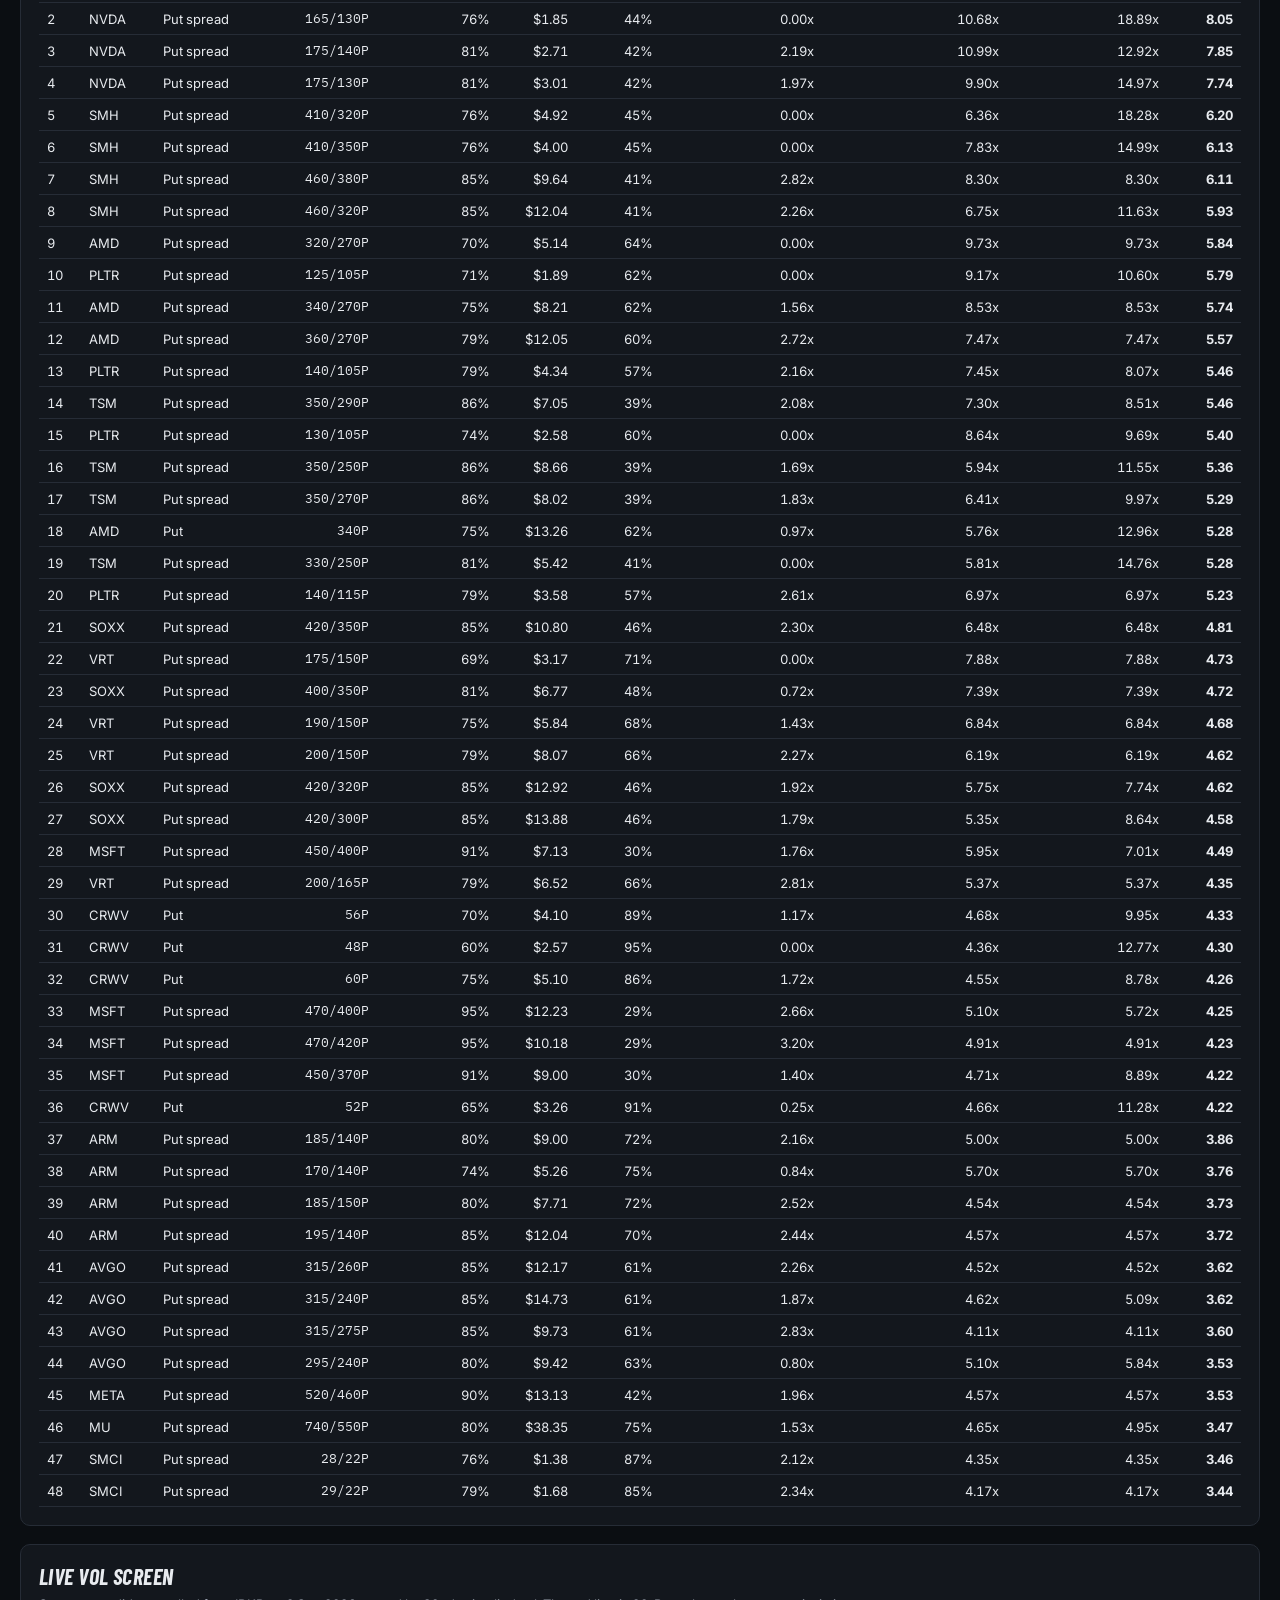
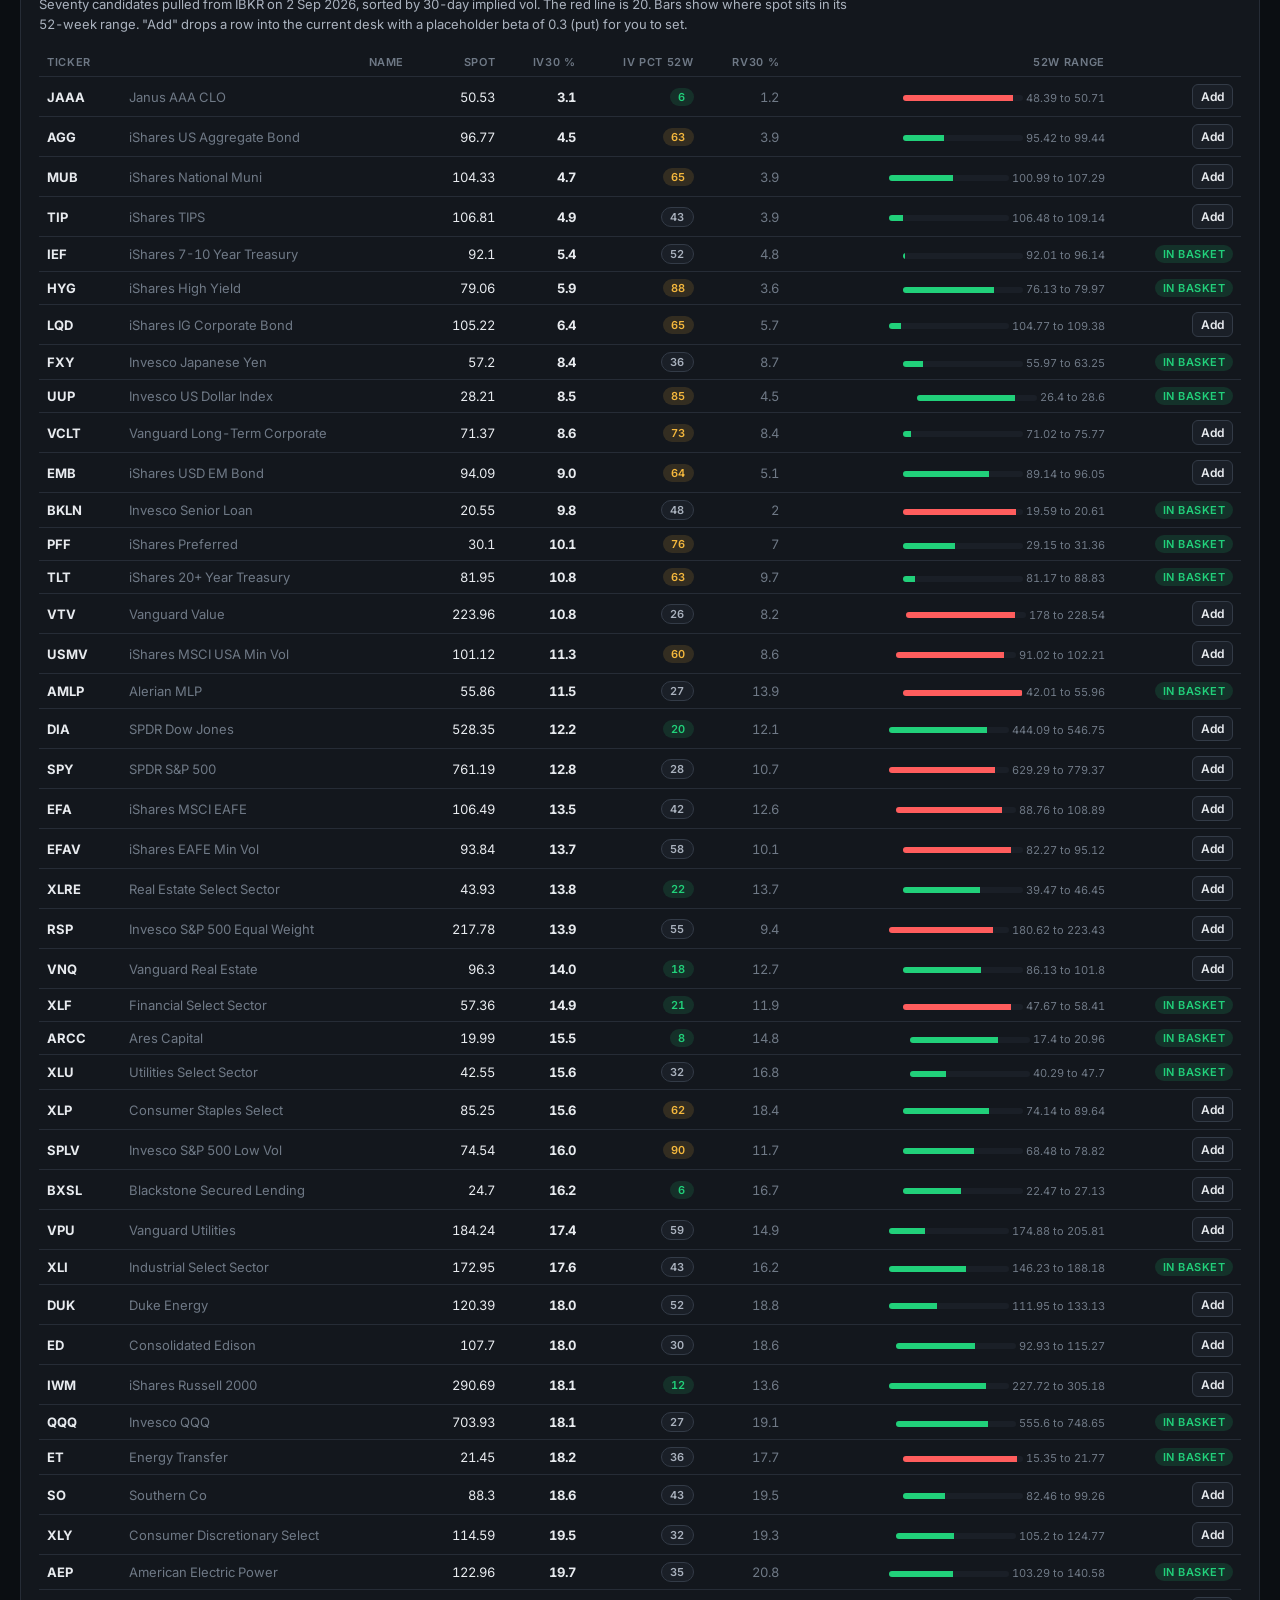
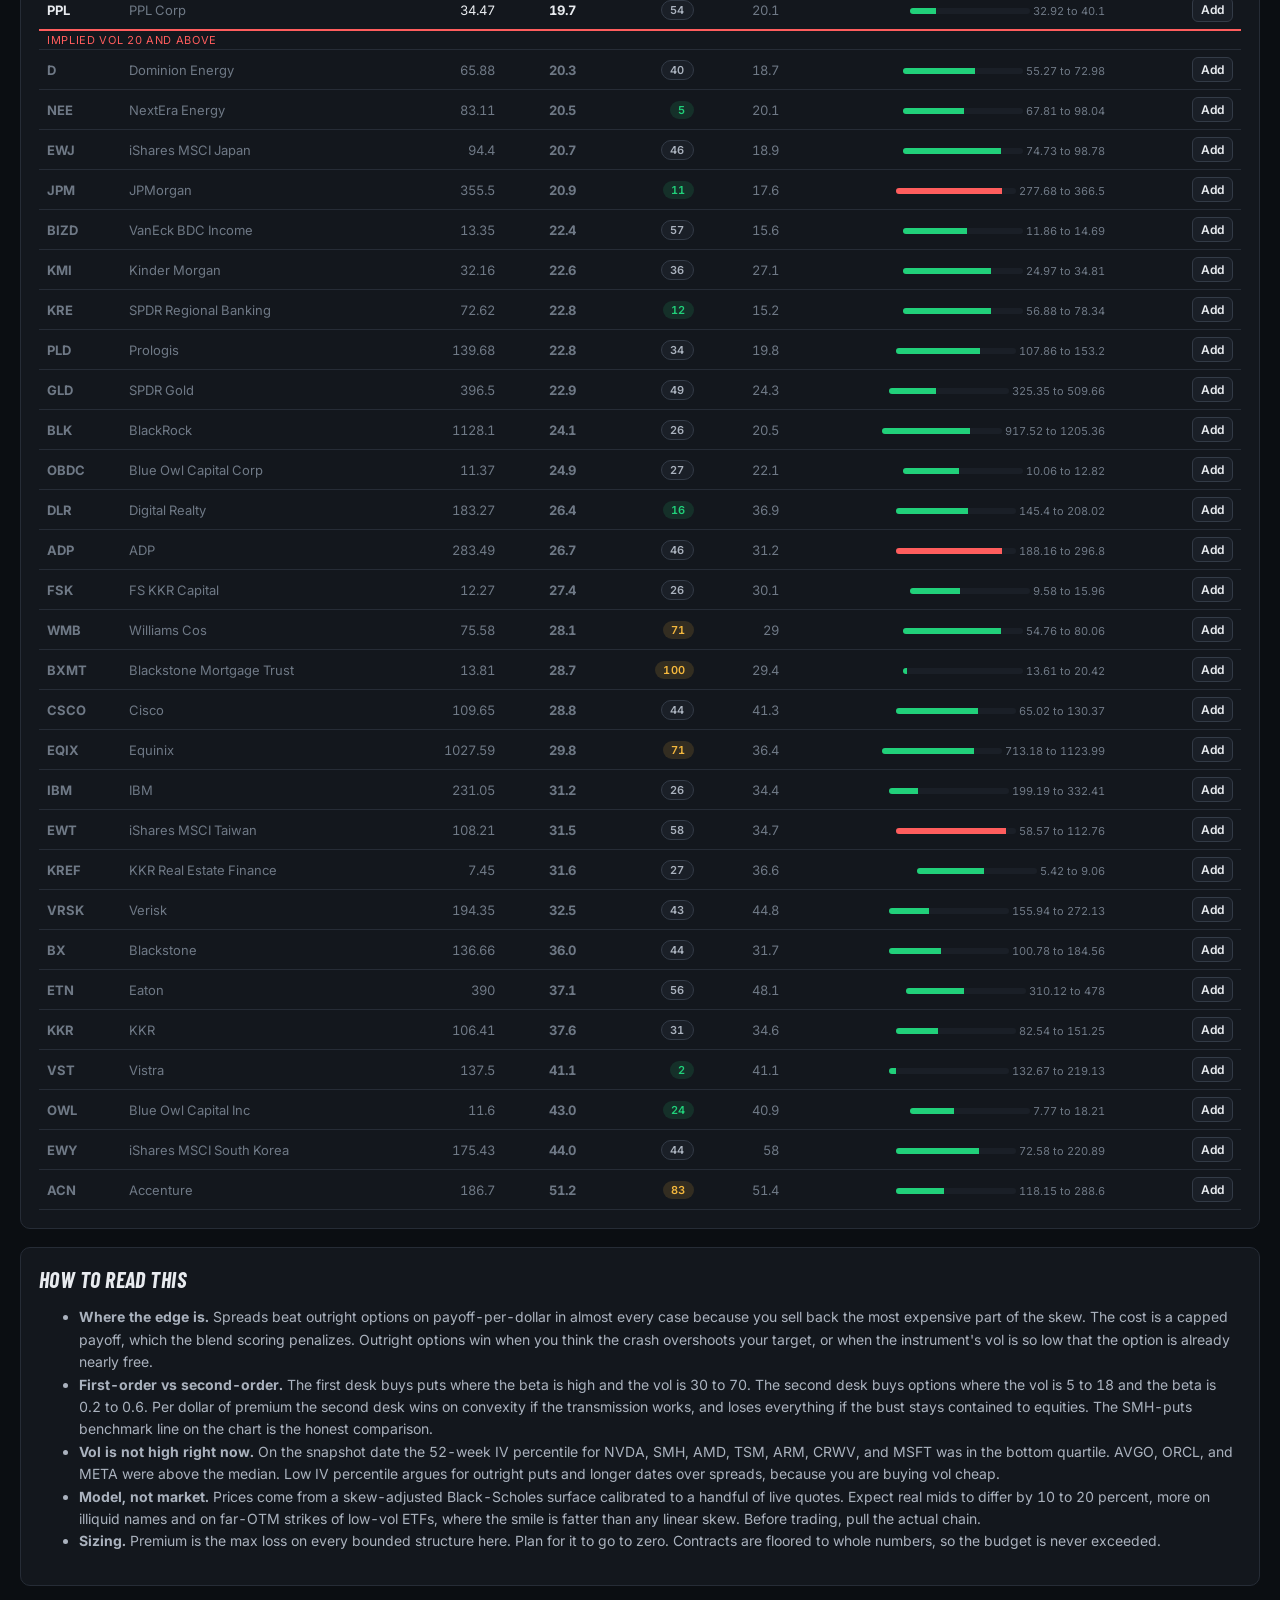
==== commit f1a657a0: "Bring in Handoff v3: second-order low-vol desk and 70-name vol screen Copies the latest put-desk bui" ====
--- a/index.html
+++ b/index.html
@@ -14,7 +14,7 @@
     --bg: #0b0e12; --surface: #13171d; --surface-2: #1a1f27; --line: #262c36; --line-2: #333b47;
     --ink: #e8ebef; --ink-2: #aab2be; --ink-3: #6f7986;
     --green: #21d07a; --green-dim: rgba(33,208,122,.14); --amber: #f5b83d; --amber-dim: rgba(245,184,61,.14);
-    --red: #ff5d5d; --red-dim: rgba(255,93,93,.14); --blue: #5aa9ff;
+    --red: #ff5d5d; --red-dim: rgba(255,93,93,.14); --blue: #5aa9ff; --blue-dim: rgba(90,169,255,.14);
     --display: 'Barlow Condensed', Impact, 'Arial Narrow', sans-serif; --body: Inter, system-ui, sans-serif; --mono: 'IBM Plex Mono', ui-monospace, monospace;
   }
   * { box-sizing: border-box; }
@@ -24,6 +24,7 @@
   h1 { font-family: var(--display); font-style: italic; font-weight: 800; text-transform: uppercase; font-size: 44px; letter-spacing: .01em; margin: 0; line-height: 1; }
   h1 span { color: var(--green); }
   h2 { font-family: var(--display); font-style: italic; font-weight: 700; text-transform: uppercase; font-size: 22px; margin: 0 0 4px; letter-spacing: .02em; }
+  h3 { font-family: var(--display); font-style: italic; font-weight: 700; text-transform: uppercase; font-size: 16px; margin: 14px 0 4px; letter-spacing: .03em; color: var(--ink-2); }
   .sub { color: var(--ink-2); margin: 6px 0 0; max-width: 820px; line-height: 1.5; }
   .panel { background: var(--surface); border: 1px solid var(--line); border-radius: 10px; padding: 18px; margin-top: 18px; }
   .panel .sub { margin-bottom: 14px; font-size: 13px; }
@@ -47,13 +48,15 @@
   table.out th { color: var(--ink-3); font-size: 11px; text-transform: uppercase; letter-spacing: .06em; font-weight: 600; position: sticky; top: 0; background: var(--surface); }
   table.out th:first-child, table.out td:first-child { text-align: left; }
   table.out td.l { text-align: left; }
+  table.out td.wrap { white-space: normal; min-width: 260px; max-width: 520px; color: var(--ink-2); font-size: 12px; line-height: 1.4; }
   table.out tr.pick td { background: var(--green-dim); }
+  table.out tr.dim td { color: var(--ink-3); }
   table.out input[type=number] { width: 78px; padding: 4px 6px; text-align: right; }
   table.out input[type=text] { width: 70px; padding: 4px 6px; text-transform: uppercase; }
   table.out select { width: auto; padding: 4px 6px; }
   .scroll { overflow-x: auto; }
   .pill { display: inline-block; padding: 2px 8px; border-radius: 999px; font-size: 11px; font-weight: 600; letter-spacing: .04em; text-transform: uppercase; }
-  .pill.g { background: var(--green-dim); color: var(--green); } .pill.a { background: var(--amber-dim); color: var(--amber); } .pill.r { background: var(--red-dim); color: var(--red); } .pill.n { background: var(--surface-2); color: var(--ink-2); border: 1px solid var(--line-2); }
+  .pill.g { background: var(--green-dim); color: var(--green); } .pill.a { background: var(--amber-dim); color: var(--amber); } .pill.r { background: var(--red-dim); color: var(--red); } .pill.b { background: var(--blue-dim); color: var(--blue); } .pill.n { background: var(--surface-2); color: var(--ink-2); border: 1px solid var(--line-2); }
   button { font: inherit; font-weight: 600; background: var(--surface-2); color: var(--ink); border: 1px solid var(--line-2); border-radius: 6px; padding: 8px 12px; cursor: pointer; }
   button:hover { border-color: var(--green); }
   button.primary { background: var(--green); color: #06110b; border-color: var(--green); }
@@ -62,6 +65,7 @@
   .note { background: var(--amber-dim); border: 1px solid rgba(245,184,61,.35); border-radius: 8px; padding: 12px 14px; color: var(--ink); line-height: 1.5; margin-top: 14px; }
   .note b { color: var(--amber); }
   .danger { background: var(--red-dim); border-color: rgba(255,93,93,.35); } .danger b { color: var(--red); }
+  .info { background: var(--blue-dim); border-color: rgba(90,169,255,.35); } .info b { color: var(--blue); }
   svg text { font-family: var(--mono); font-size: 11px; fill: var(--ink-3); }
   .legend { display: flex; gap: 16px; flex-wrap: wrap; font-size: 12px; color: var(--ink-2); margin-top: 8px; }
   .legend i { display: inline-block; width: 18px; height: 3px; vertical-align: middle; margin-right: 6px; border-radius: 2px; }
@@ -69,6 +73,19 @@
   .mono { font-family: var(--mono); }
   details summary { cursor: pointer; color: var(--ink-2); font-weight: 600; }
   ol, ul { line-height: 1.6; color: var(--ink-2); }
+  .desks { display: flex; gap: 0; margin-top: 18px; border: 1px solid var(--line-2); border-radius: 8px; overflow: hidden; width: fit-content; }
+  .desks button { border: 0; border-radius: 0; padding: 10px 18px; background: var(--surface); color: var(--ink-2); font-family: var(--display); font-style: italic; text-transform: uppercase; font-size: 18px; letter-spacing: .03em; }
+  .desks button.on { background: var(--green); color: #06110b; }
+  .chain { display: grid; grid-template-columns: 40px 1fr; gap: 8px 12px; margin: 10px 0; }
+  .chain .n { font-family: var(--display); font-style: italic; font-weight: 800; font-size: 26px; color: var(--green); line-height: 1; padding-top: 2px; }
+  .chain .n.o2 { color: var(--amber); } .chain .n.o3 { color: var(--blue); }
+  .chain .t { color: var(--ink-2); line-height: 1.5; padding-bottom: 6px; border-bottom: 1px solid var(--line); }
+  .chain .t b { color: var(--ink); }
+  .thesis { font-size: 15px; line-height: 1.6; color: var(--ink); max-width: 900px; }
+  .thesis b { color: var(--green); }
+  .bar { height: 6px; background: var(--surface-2); border-radius: 3px; overflow: hidden; width: 120px; display: inline-block; vertical-align: middle; }
+  .bar i { display: block; height: 100%; background: var(--green); }
+  .bar i.hi { background: var(--red); }
   @media (max-width: 700px) { h1 { font-size: 34px; } .wrap { padding: 16px 12px 60px; } }
 </style>
 </head>
@@ -76,13 +93,25 @@
 <div class="wrap">
   <header>
     <h1>AI Complex <span>Put Desk</span></h1>
-    <p class="sub">A sizing and structure picker for a basket of out-of-the-money puts on the AI trade. It prices every structure off a skew-calibrated Black-Scholes surface, ranks them by payoff per premium dollar at the drawdown you pick, and builds a plan inside your premium budget. Every number is editable. Nothing here is a live quote or trade advice.</p>
+    <p class="sub">A sizing and structure picker for an options book that pays if the AI trade busts. Two desks: the first-order basket (puts on the complex itself), and the second-order desk (instruments with implied vol under 20 that are tied to an AI bust only through financing, power, rates, and FX). Every structure is priced on a skew-calibrated Black-Scholes surface and ranked by payoff per premium dollar at the drawdown you pick. Every number is editable. Nothing here is a live quote or trade advice.</p>
     <p class="sub"><a href="vol.html">Vol surface &rarr;</a> Live SMH and NVDA implied vols against this model, plus a year of vol history.</p>
+    <div class="desks" id="desks"><button data-desk="first">First-order: the complex</button><button data-desk="second">Second-order: low-vol channels</button></div>
   </header>
+
+  <section class="panel" id="thesisPanel" hidden>
+    <h2>The trade: short the financing, not the chips</h2>
+    <div class="thesis" id="thesisText"></div>
+    <h3>Transmission chain</h3>
+    <div class="chain" id="chainList"></div>
+    <div class="grid g2" style="margin-top:14px">
+      <div><h3>Why nobody has this on</h3><ul id="whyList"></ul></div>
+      <div><h3>What kills it</h3><ul id="killList"></ul></div>
+    </div>
+  </section>
 
   <section class="panel">
     <h2>Budget &amp; scenario</h2>
-    <p class="sub">The scenario is a move in the "AI complex" factor. Each name moves by its beta times that factor. Ranking is payoff at expiry divided by premium paid.</p>
+    <p class="sub">The scenario is a move in the "AI complex" factor. Each name moves by its beta times that factor; a negative beta means the instrument rises in the bust (calls are used there). Ranking is payoff at expiry divided by premium paid.</p>
     <div class="grid g4">
       <div>
         <label class="f">Premium budget <span class="val" id="budgetVal"></span></label>
@@ -112,31 +141,32 @@
       <summary>Pricing model inputs</summary>
       <div class="grid g4" style="margin-top:12px">
         <div><label class="f">Risk-free rate %</label><input type="number" id="rate" value="4.0" step="0.1" /></div>
-        <div><label class="f">Skew slope (vol pts per unit log-moneyness)</label><input type="number" id="skew" value="-0.28" step="0.01" /><div class="hint">Calibrated from live SMH and NVDA Dec-26 put mids on 2 Sep 2026: SMH about -0.30, NVDA about -0.24. Scaled by sqrt(107 / days) so longer dates are flatter.</div></div>
+        <div><label class="f">Skew slope (vol pts per unit log-moneyness)</label><input type="number" id="skew" value="-0.28" step="0.01" /><div class="hint">Calibrated from live SMH and NVDA Dec-26 put mids on 2 Sep 2026: SMH about -0.30, NVDA about -0.24. Scaled by sqrt(107 / days) so longer dates are flatter. Each row carries a skew multiplier; bond and FX ETFs use a much flatter smile.</div></div>
         <div><label class="f">Term-structure exponent</label><input type="number" id="term" value="0.08" step="0.01" /><div class="hint">ATM IV at T = IV30 x (days / 30) ^ exponent. Live fit was 0.05 (SMH) to 0.12 (NVDA).</div></div>
         <div><label class="f">Allow 1x2 ratio spreads</label><select id="ratio"><option value="0" selected>No (bounded risk only)</option><option value="1">Yes (naked short tail)</option></select><div class="hint">Ratios are the cheapest way to own a specific window, and they lose money in a real crash. Off by default.</div></div>
         <div><label class="f">Max weight per name %</label><input type="number" id="maxw" value="30" step="5" min="5" max="100" /></div>
-        <div><label class="f">Min moneyness %</label><input type="number" id="minm" value="60" step="5" min="30" max="95" /><div class="hint">Deepest strike considered, as a % of spot.</div></div>
+        <div><label class="f">Min moneyness %</label><input type="number" id="minm" value="60" step="5" min="30" max="95" /><div class="hint">Deepest put strike considered, as a % of spot. Calls mirror this above spot.</div></div>
         <div><label class="f">Max moneyness %</label><input type="number" id="maxm" value="95" step="5" min="50" max="100" /></div>
-        <div><label class="f">Min premium per contract $</label><input type="number" id="minprem" value="0.40" step="0.1" /><div class="hint">Filters out lottery tickets where the bid-ask is the whole trade.</div></div>
+        <div><label class="f">Min premium per contract $</label><input type="number" id="minprem" value="0.40" step="0.1" /><div class="hint">Filters out lottery tickets where the bid-ask is the whole trade. Low-vol ETFs price in cents, so this is lowered automatically on the second-order desk.</div></div>
+        <div><label class="f">Max implied vol % (0 = off)</label><input type="number" id="maxiv" value="0" step="1" min="0" /><div class="hint">Excludes any name whose IV30 is above this. The second-order desk defaults to 20.</div></div>
       </div>
     </details>
   </section>
 
   <section class="panel">
-    <h2>Basket</h2>
-    <p class="sub">Seeded from IBKR snapshots on 2 Sep 2026. Spot, 30-day implied vol, 52-week IV percentile, and 30-day realized vol are live pulls. Beta to the complex, bid-ask haircut, and weight are my estimates and are the fields to argue with. Weight 0 excludes a name. "Auto-weight" sets weights by efficiency with the per-name cap.</p>
+    <h2 id="basketTitle">Basket</h2>
+    <p class="sub" id="basketSub"></p>
     <div class="row" style="margin-bottom:10px">
       <button id="autow">Auto-weight by efficiency</button>
       <button id="eqw">Equal weight</button>
-      <button id="etfw">ETFs only</button>
+      <button id="etfw" data-first-only>ETFs only</button>
       <button id="addrow">+ Add name</button>
       <button id="reset">Reset to snapshot</button>
       <span class="muted" id="wsum"></span>
     </div>
     <div class="scroll"><table class="out" id="basket">
       <thead><tr>
-        <th>Ticker</th><th>Type</th><th>Spot</th><th>IV30 %</th><th>IV pct 52w</th><th>RV30 %</th><th>Beta</th><th>Haircut %</th><th>Weight %</th><th>Best structure</th><th>Multiple @ target</th><th></th>
+        <th>Ticker</th><th>Type</th><th>Dir</th><th>Spot</th><th>IV30 %</th><th>IV pct 52w</th><th>RV30 %</th><th>Beta</th><th>Haircut %</th><th>Weight %</th><th>Best structure</th><th>Multiple @ target</th><th></th>
       </tr></thead>
       <tbody></tbody>
     </table></div>
@@ -156,8 +186,17 @@
       <tbody></tbody>
     </table></div>
     <div id="chart" style="margin-top:14px"></div>
-    <div class="legend"><span><i style="background:var(--green)"></i>Plan (best structure per name)</span><span><i style="background:var(--amber)"></i>Same budget, outright puts only</span><span><i style="background:var(--blue)"></i>Same budget, put spreads only</span><span><i style="background:var(--ink-3)"></i>Same budget, SMH puts only</span></div>
+    <div class="legend"><span><i style="background:var(--green)"></i>Plan (best structure per name)</span><span><i style="background:var(--amber)"></i>Same budget, outright options only</span><span><i style="background:var(--blue)"></i>Same budget, spreads only</span><span><i style="background:var(--ink-3)"></i>Same budget, SMH puts only (first-order benchmark)</span></div>
     <div id="warnings"></div>
+  </section>
+
+  <section class="panel" id="legsPanel" hidden>
+    <h2>Leg by leg</h2>
+    <p class="sub">Each leg's mechanism, the order of effect, and the kill switch. Betas are consensus estimates from the research pass; the refutation notes say where they are soft.</p>
+    <div class="scroll"><table class="out" id="legs">
+      <thead><tr><th>Leg</th><th>Order</th><th>Channel</th><th>Vol used</th><th>Beta</th><th>Mechanism</th><th>Kill switch</th></tr></thead>
+      <tbody></tbody>
+    </table></div>
   </section>
 
   <section class="panel">
@@ -169,13 +208,22 @@
     </table></div>
   </section>
 
+  <section class="panel" id="screenPanel">
+    <h2>Live vol screen</h2>
+    <p class="sub">Seventy candidates pulled from IBKR on 2 Sep 2026, sorted by 30-day implied vol. The red line is 20. Bars show where spot sits in its 52-week range. "Add" drops a row into the current desk with a placeholder beta of 0.3 (put) for you to set.</p>
+    <div class="scroll"><table class="out" id="screen">
+      <thead><tr><th>Ticker</th><th>Name</th><th>Spot</th><th>IV30 %</th><th>IV pct 52w</th><th>RV30 %</th><th>52w range</th><th></th></tr></thead>
+      <tbody></tbody>
+    </table></div>
+  </section>
+
   <section class="panel">
     <h2>How to read this</h2>
     <ul>
-      <li><b>Where the edge is.</b> Put spreads beat outright puts on payoff-per-dollar in almost every case because you sell back the most expensive part of the skew. The cost is a capped payoff, which the blend scoring penalizes. Outright puts win only when you think the crash overshoots your target.</li>
-      <li><b>ETF vs single names.</b> SMH and SOXX carry lower implied vol than the single names but also lower beta to the factor. The leaderboard settles that trade-off numerically for the scenario you picked. A basket of single names also carries idiosyncratic risk both ways: one name can crater on its own, or a name can hold up while the complex falls.</li>
-      <li><b>Vol is not high right now.</b> On the snapshot date the 52-week IV percentile for NVDA, SMH, AMD, TSM, ARM, CRWV, and MSFT was in the bottom quartile. AVGO, ORCL, and META were above the median. Low IV percentile argues for outright puts and longer dates over spreads, because you are buying vol cheap. Check the column before trusting the "vol is high" instinct.</li>
-      <li><b>Model, not market.</b> Prices come from a skew-adjusted Black-Scholes surface calibrated to a handful of live quotes. Expect real mids to differ by 10 to 20 percent, more on illiquid names. Before trading, pull the actual chain and paste real premiums into the debit field via the haircut, or compare against the leaderboard's IV column.</li>
+      <li><b>Where the edge is.</b> Spreads beat outright options on payoff-per-dollar in almost every case because you sell back the most expensive part of the skew. The cost is a capped payoff, which the blend scoring penalizes. Outright options win when you think the crash overshoots your target, or when the instrument's vol is so low that the option is already nearly free.</li>
+      <li><b>First-order vs second-order.</b> The first desk buys puts where the beta is high and the vol is 30 to 70. The second desk buys options where the vol is 5 to 18 and the beta is 0.2 to 0.6. Per dollar of premium the second desk wins on convexity if the transmission works, and loses everything if the bust stays contained to equities. The SMH-puts benchmark line on the chart is the honest comparison.</li>
+      <li><b>Vol is not high right now.</b> On the snapshot date the 52-week IV percentile for NVDA, SMH, AMD, TSM, ARM, CRWV, and MSFT was in the bottom quartile. AVGO, ORCL, and META were above the median. Low IV percentile argues for outright puts and longer dates over spreads, because you are buying vol cheap.</li>
+      <li><b>Model, not market.</b> Prices come from a skew-adjusted Black-Scholes surface calibrated to a handful of live quotes. Expect real mids to differ by 10 to 20 percent, more on illiquid names and on far-OTM strikes of low-vol ETFs, where the smile is fatter than any linear skew. Before trading, pull the actual chain.</li>
       <li><b>Sizing.</b> Premium is the max loss on every bounded structure here. Plan for it to go to zero. Contracts are floored to whole numbers, so the budget is never exceeded.</li>
     </ul>
   </section>
@@ -186,8 +234,8 @@
 'use strict';
 // ---------- Snapshot: IBKR pulls on 2026-09-02 (intraday). ----------
 const SNAPSHOT_DATE = '2026-09-02';
-const SEED = [
-  // ticker, type, spot, iv30, ivPct52, rv30, beta, haircut%, weight%
+// ticker, type, spot, iv30, ivPct52, rv30, beta, haircut%, weight%
+const SEED_FIRST = [
   ['SMH',  'ETF', 540.98, 32.5, 25, 42.8, 1.00, 3, 20],
   ['SOXX', 'ETF', 493.95, 37.4, 39, 50.7, 1.00, 4, 5],
   ['QQQ',  'ETF', 703.93, 18.1, 27, 19.1, 0.55, 1, 0],
@@ -204,7 +252,158 @@
   ['ARM',  'Single', 230.00, 58.8, 43, 90.9, 1.40, 5, 3],
   ['CRWV', 'Single', 80.00, 69.2, 2, 102.2, 1.80, 6, 2],
   ['SMCI', 'Single', 36.87, 70.3, 36, 89.6, 1.60, 6, 2],
+].map(r => ({ t: r[0], type: r[1], spot: r[2], iv: r[3], ivp: r[4], rv: r[5], beta: r[6], hc: r[7], w: r[8], dir: 'put', sk: 1 }));
+
+// Second-order desk. dir: put or call. beta: expected move / complex move (negative = rises in the bust).
+// sk: skew multiplier (bond and FX smiles are far flatter than equity skew). order: 2nd or 3rd order effect.
+const SEED_SECOND = [
+  { t: "HYG", name: "iShares High Yield Corporate Bond", type: "ETF", spot: 79.06, iv: 7.8, ivp: 88, rv: 3.6, beta: 0.3, hc: 2, w: 25, dir: "put", cal: "Fit to Dec-26 70 to 78 puts: OTM puts imply 10 to 14 vol", sk: 1.4, order: 2, channel: "Credit",
+    why: "HYG sits at a 52-week high with spreads near cycle tights, while 2025-26 high-yield issuance was dominated by neocloud and data-center borrowers (CoreWeave, Applied Digital, GPU-backed ABS). The largest single risk to the index is an investment-grade name: Oracle, with over $100B of debt at BBB and CDS already at BB levels, would be the biggest fallen angel in history and would land in this index. A capex bust takes HY spreads from about 280bp to 450 to 550bp with no recession required (the 2015-16 and Q4 2018 templates), and HYG fell 18 to 22 percent in 2020 and 2022. Pays with or without Fed cuts, harder without.",
+    kill: "Fed cuts fast enough that duration offsets spread widening, or HY issuers have termed out maturities past 2028 and the default cycle arrives after expiry." },
+  { t: "TLT", name: "iShares 20+ Year Treasury", type: "ETF", spot: 81.95, iv: 7.2, ivp: 63, rv: 9.7, beta: -0.4, hc: 1, w: 12, dir: "call", cal: "Fit to Dec-26 84 to 100 calls: OTM calls imply 10 to 17 vol", sk: -1.6, order: 3, channel: "Rates",
+    why: "Long-end expression of the rate cut: AI capex is roughly 1.5 points of GDP investment growth plus the wealth effect behind consumption; remove it and the Fed path reprices 100 to 150bp lower. TLT is at a 52-week low with 20-year yields near cycle highs. Sized small: the adversarial pass argued this is the same cut bet as IEF at twice the vol with term-premium contamination, so the leg is split: IEF for robustness, TLT for convexity per dollar (the model prices TLT's spread at about 5x at target against 3 to 4x for IEF's).",
+    kill: "Term-premium or fiscal panic: Congress answers the growth shock with stimulus, the long end reprices supply rather than cuts, and stocks and long bonds fall together (the 2025 pattern). Inflation re-accelerates." },
+  { t: "IEF", name: "iShares 7-10 Year Treasury", type: "ETF", spot: 92.1, iv: 2.4, ivp: 52, rv: 4.8, beta: -0.18, hc: 1, w: 8, dir: "call", cal: "Fit to Mar-27 93 to 100 calls (2.7 to 5.8 vol after forward carry; IBKR headline 5.4)", sk: -1.75, order: 3, channel: "Rates",
+    why: "The belly is where Fed cuts actually land. A capex bust removes about a point of GDP investment growth and a 0.6 percent-of-GDP wealth-effect hit, pushing the Fed from 'at neutral' to 100 to 150bp of cuts over six months: the 2-year falls 100 to 125bp, the 10-year 70 to 90bp in a bull steepener, and IEF's 7.3 duration delivers 5 to 7 percent. Unlike TLT it carries none of the long-end term premium that made bonds fall with equities in 2025. It is also the call leg that carries the book in a 2019-style pre-emptive Fed, when spreads stay pinned and the credit puts expire worthless.",
+    kill: "Stagflationary bust: tariff, energy or AI-power-driven inflation keeps core above 3 percent and the Fed on hold. IEF calls expire worthless; HYG and XLF pay harder in that world, which is why they are sized larger." },
+  { t: "AEP", name: "American Electric Power", type: "Single", spot: 122.96, iv: 19.4, ivp: 35, rv: 20.8, beta: 0.5, hc: 3, w: 10, dir: "put", cal: "Fit to Dec-26 95 to 120 puts. ATM implies 22 vol on this tenor; borderline", sk: 0.9, order: 2, channel: "Power",
+    why: "The most data-center-levered regulated utility: about 24 GW of signed large-load commitments underpin a $70B capex plan and a raised 7 to 9 percent EPS growth rate. If hyperscalers freeze campus commitments, the load forecast, the rate-base growth and the premium multiple go at once. Vistra has already fallen 37 percent; AEP has not repriced and its options trade at 19.7 vol.",
+    kill: "Utilities trade as bond proxies and falling rates lift the sector enough to offset the growth de-rating. Signed contracts carry take-or-pay protection that holds the forecast through expiry." },
+  { t: "ARCC", name: "Ares Capital", type: "Single", spot: 19.99, iv: 24.2, ivp: 8, rv: 14.8, beta: 0.5, hc: 3, w: 0, dir: "put", cal: "Dec-26 16 to 19 puts imply 28 to 30 vol. Fails the cap", sk: 0.55, order: 3, channel: "Private credit",
+    why: "The obvious private-credit short, and the market knows it: ARCC's December puts price at 28 to 30 vol against a headline 30-day figure of 15.5. Kept here at zero weight to show the trap. BXSL is the same story at 30 vol.",
+    kill: "Not a vol-under-20 trade at any tenor with two-sided quotes." },
+  { t: "XLI", name: "Industrial Select Sector", type: "ETF", spot: 172.95, iv: 16.2, ivp: 43, rv: 16.2, beta: 0.45, hc: 2, w: 10, dir: "put", cal: "Fit to Dec-26 140 to 165 puts", sk: 1.2, order: 2, channel: "Build-out",
+    why: "Data-center construction is the largest single driver of US non-residential construction. Switchgear, transformers, turbines, cooling and gensets (Eaton, GE Vernova, Emerson, Hubbell, Caterpillar) sit inside XLI at 17.6 vol while the single names trade at 35 to 50.",
+    kill: "Defense, aerospace and rail carry the index and XLI's beta to the complex stays under 0.3. Use a spread, not an outright put." },
+  { t: "FXY", name: "Invesco Japanese Yen", type: "ETF", spot: 57.2, iv: 6.2, ivp: 36, rv: 8.7, beta: -0.3, hc: 2, w: 15, dir: "call", cal: "Fit to Dec-26 58 to 63 calls. Thin: open interest 5 to 3,000", sk: -1.85, order: 3, channel: "FX carry",
+    why: "The yen is the funding currency of the world's most crowded long: USDJPY near 160 is held up by a 3.5 to 4 percent carry and Japanese outbound flows into US AI equities (NISA retail, GPIF, SoftBank's yen-funded OpenAI and Stargate commitments). An AI bust compresses the differential from both sides and forces repatriation. August 2024 is the template: NVDA down 27 percent mapped to USDJPY 162 to 142 in four weeks and FXY up 13 percent, with no Fed cut required. FXY is at a 52-week low at 8.4 vol: the best combination of low absolute vol, low relative vol and large expected move on the screen.",
+    kill: "Dollar-haven risk-off: a China or Taiwan component to the bust makes the dollar the haven and USDJPY grinds higher despite falling equities. A BoJ pause on domestic weakness does the same. Execution: about 1,400 calls a day trade; work at mid over 5 to 10 sessions and cut size if fills come in above 11 vol." },
+  { t: "XLF", name: "Financial Select Sector", type: "ETF", spot: 57.36, iv: 15.2, ivp: 21, rv: 11.9, beta: 0.5, hc: 2, w: 15, dir: "put", cal: "Fit to Mar-27 48 to 56 puts (ATM 19, 48-strike 23.5)", sk: 1.45, order: 2, channel: "Fee pools and equity beta",
+    why: "The one leg that pays on equity beta alone if the Fed stays on hold, which is the book's largest correlated risk. A 30 percent AI drawdown takes the S&P down 18 to 22 percent given the complex's index weight, and XLF's beta to the index in growth-shock drawdowns is about 1 (Q4 2018: XLF down 18 on the S&P down 20). On top of beta: the 2025-26 record fee pools from hyperscaler mega-bonds, data-center ABS and neocloud deals evaporate, and bank balance sheets carry the data-center construction loans. XLF is at a 52-week high at 15 vol, the 21st percentile of its own range. Liquid enough to fill the whole allocation in a session.",
+    kill: "Rotation, not liquidation: the drawdown stays narrow and money moves from tech into value and financials (the 2022 analogue, when XLF fell a third as much as QQQ). A steeper curve on cuts helps bank margins." },
+  { t: "AMLP", name: "Alerian MLP", type: "ETF", spot: 55.86, iv: 13.0, ivp: 27, rv: 13.9, beta: 0.3, hc: 3, w: 0, dir: "put", cal: "Fit to Jan-27 50 and 52 puts. Thin, one-sided quotes beyond", sk: 2.0, order: 2, channel: "Gas-to-power",
+    why: "Midstream re-rated 30 percent on the 'natural gas is the AI fuel' story and AMLP sits at a 52-week high at 11.5 vol. Killed by the adversarial pass and kept at zero weight: the gas-to-power narrative lives in the C-corp gas names (Williams, Kinder Morgan, Energy Transfer), not in the MLP ETF, whose vol is low because the ETF does not move (implied 11.5 against realized 13.9, 102 puts a day). Cheap because it is inert.",
+    kill: "Already killed: wrong vehicle for the narrative and an illiquid put chain." },
+  { t: "UUP", name: "Invesco US Dollar Index", type: "ETF", spot: 28.21, iv: 8.5, ivp: 85, rv: 4.5, beta: 0.2, hc: 2, w: 0, dir: "put", cal: "Not calibrated; options are thin", sk: 0.3, order: 3, channel: "FX flows",
+    why: "Foreigners own a record share of US equities, concentrated in the AI names; an American-centric bust reverses the inflow (the April 2025 pattern, when the dollar fell with stocks). UUP is at a 52-week high. Optional: direction is contested because risk-off usually bids the dollar.",
+    kill: "Classic risk-off: the dollar strengthens in the crash and the put expires worthless." },
+  { t: "BKLN", name: "Invesco Senior Loan", type: "ETF", spot: 20.55, iv: 9.0, ivp: 48, rv: 2.0, beta: 0.25, hc: 3, w: 5, dir: "put", cal: "Fit to Jan-27 20 put (10.6 vol). Only the ATM strike is quoted two-sided", sk: 0.6, order: 3, channel: "Leveraged loans",
+    why: "The loan index is the paper behind private-equity-owned software and the data-center borrowers that banks syndicated. Realized vol is 2 percent, the at-the-money put implies 10.6, and BKLN fell 20 percent in three weeks in 2020 and 8 percent in 2022. This is the listed way into the private-credit channel: the BDCs themselves (ARCC, BXSL) price their puts at 28 to 32 vol, so the market has already found them.",
+    kill: "Loans are floating-rate and senior; a slow bust with orderly cuts leaves the index within a point of par. Only the at-the-money strike is liquid, so this is an outright put, not a spread." },
+  { t: "XLU", name: "Utilities Select Sector", type: "ETF", spot: 42.55, iv: 15.8, ivp: 32, rv: 16.8, beta: 0.35, hc: 3, w: 0, dir: "put", cal: "Fit to Dec-26 40 and 42 puts", sk: 0.6, order: 2, channel: "Power",
+    why: "Sector version of the AEP leg with lower vol and lower beta; the IPPs inside it (Vistra, Constellation) already broke. Optional substitute if AEP options are too thin.",
+    kill: "Same as AEP: bond-proxy bid on falling rates offsets the growth de-rating." },
+  { t: "ET", name: "Energy Transfer", type: "Single", spot: 21.45, iv: 18.2, ivp: 36, rv: 17.7, beta: 0.4, hc: 4, w: 0, dir: "put", cal: "Not calibrated", sk: 0.7, order: 2, channel: "Gas-to-power",
+    why: "Single-name gas-to-power leg: Cloudburst and other direct data-center gas supply deals in Texas. Killed by the adversarial pass: implied vol equals realized, the stock has spent a year grinding up in a 1 percent-a-day band, and contracted volumes plus LNG demand carry cash flows regardless of the data-center backlog. Cheap because it does not move.",
+    kill: "Already killed on mechanism." },
+  { t: "PFF", name: "iShares Preferred & Income", type: "ETF", spot: 30.1, iv: 17.4, ivp: 76, rv: 7.0, beta: 0.25, hc: 3, w: 0, dir: "put", cal: "Jan-27 26 put at 21 vol, one-sided quotes. Illiquid", sk: 0.35, order: 3, channel: "Bank capital",
+    why: "Junior bank capital reprices on capital-markets fee loss and data-center construction provisions. Optional; overlaps with HYG.",
+    kill: "Bank capital is strong; preferreds trade on rates more than on credit and rally with cuts." },
 ];
+const THESIS = {
+ "thesis": "The AI build-out flipped from cash-funded to debt-funded in 2025 and 2026: record hyperscaler bond deals, CoreWeave-style high yield, GPU-backed ABS, private-credit vehicles for campuses, and regulated utilities raising $70B capex plans against signed data-center load. Equity vol on the chips is 30 to 70. Vol on the paper and the plumbing that fund the chips is 6 to 18. <b>An AI bust does not stay in equities. It becomes a credit event, a power-demand miss, a rate cut, and a carry unwind, in that order.</b> This book buys the second and third steps of that chain where the option market is pricing a quiet year: high-yield credit, the financials that intermediated the deals, the leveraged-loan index, the most data-center-levered utility, the industrial build-out, and on the other side the belly of the Treasury curve and the yen. It never touches a semiconductor. The weights are set so the two plausible policy responses kill different halves rather than all of it: a Fed held hostage by inflation kills the IEF, TLT and FXY calls while HYG and XLF pay harder; a 2019-style pre-emptive Fed pins spreads and kills the credit puts while the calls carry the book. Every leg's vol and skew is fitted to live quotes pulled the same day, and the one channel the market has already found is left out: the listed private-credit lenders price their puts at 30 vol. Per dollar of premium it is several times more convex than SMH puts if the transmission works, and it is worth zero if the bust stays contained to Nvidia's multiple. The chart below compares it against the same budget in SMH puts.",
+ "chain": [
+  [
+   1,
+   "<b>Hyperscalers cut 2027 capex guides 20 to 30 percent.</b> NVDA, SMH, AVGO and MU fall 30 percent. This is the leg the first desk owns, at 30 to 70 vol."
+  ],
+  [
+   2,
+   "<b>Credit:</b> neocloud and data-center high-yield paper gaps wider and HYG breaks from a 52-week high. <b>Power:</b> signed large-load commitments stall, AEP's 24 GW book and the utility growth premium de-rate. <b>Build-out:</b> transformer, switchgear, turbine and cooling orders inside XLI roll over. <b>Fee pools:</b> the record ECM, DCM and structured-finance fees from hyperscaler bonds and data-center ABS evaporate and bank balance sheets carry the construction loans (XLF)."
+  ],
+  [
+   3,
+   "<b>Loans:</b> the leveraged-loan index that funded software buyouts and the syndicated data-center borrowers marks down (BKLN); the BDCs that hold the rest are already priced for it. <b>Rates:</b> a point of GDP investment growth disappears, the Fed path reprices 100 to 150bp lower, the belly rallies (IEF) and the long end follows if term premium allows (TLT). <b>FX:</b> the yen carry that funded the trade unwinds (FXY), the August 2024 sequence."
+  ]
+ ],
+ "why": [
+  "Everyone shorting AI buys chip puts at 32 to 70 vol on steep skew. This book never touches a semiconductor: it shorts the people who lent to the build-out, the banks that arranged it, goes long the currency that funded it, and long the part of the curve where the Fed's response lands. Each leg is filed under 'macro', 'credit' or 'Japan' on a sell-side screen, so its vol sits near realized while its fate rides on the same capex line as Nvidia's.",
+  "The bust has already started in the leveraged corners (Blue Owl down 36 percent, Vistra down 37 percent, Oracle down 60 percent from their highs) while the index-level paper (HYG, XLF, the dollar) sits at 52-week highs. The book is long the catch-up. August 2024 already showed the coupling in three weeks: NVDA down 27, USDJPY down 12, high-yield spreads 80bp wider. The market has since repriced the chips and forgotten the plumbing.",
+  "It includes calls. TLT and FXY pay in the same scenario as the puts, from cheaper vol, with no cap, and they diversify the timing risk if the equity leg overshoots before credit cracks.",
+  "The betas are small, 0.25 to 0.5, but the vol is a fifth of the chips'. Payoff per dollar is what matters, not payoff per contract. And the screen is honest about its own trap: wherever the market has already found the channel (BDC puts at 30 vol, Vistra at 41) the leg is excluded."
+ ],
+ "kill": [
+  "Valuation-only reset: NVDA and SMH fall 30 percent on multiple compression while capex guidance, tool orders and bond issuance hold. No growth shock, no cuts, no credit event; only XLF and XLI have beta and the rest bleeds theta. In that world the chip puts are the better trade, which is what the first desk is for.",
+  "Stagflation. Rates rise with the selloff (the 2022 pattern), which kills the IEF and TLT calls and hurts the utilities from the wrong side; HYG and XLF still pay. A fiscal panic does the same to TLT specifically, which is why it is the smaller rates leg.",
+  "Timing. Loan marks and utility load forecasts move with quarterly reporting and year-end capital plans, so the third-order legs want March 2027 or later, not December.",
+  "Liquidity. HYG, TLT, IEF, XLF and XLI options are deep. FXY, AEP and BKLN are not: work them over days, keep BKLN at the money, and cut size if fills come in above 11 vol on FXY. Six figures of premium in one thin LEAP strike moves the vol two to four points against you."
+ ]
+};
+
+// Live vol screen, 2026-09-02. ticker, name, spot, iv30, ivpct52, rv30, hi52, lo52
+const SCREEN = [
+  { t: "LQD", name: "iShares IG Corporate Bond", spot: 105.22, iv: 6.4, ivp: 65, rv: 5.7, hi52: 109.38, lo52: 104.77 },
+  { t: "VCLT", name: "Vanguard Long-Term Corporate", spot: 71.37, iv: 8.6, ivp: 73, rv: 8.4, hi52: 75.77, lo52: 71.02 },
+  { t: "HYG", name: "iShares High Yield", spot: 79.06, iv: 5.9, ivp: 88, rv: 3.6, hi52: 79.97, lo52: 76.13 },
+  { t: "BKLN", name: "Invesco Senior Loan", spot: 20.55, iv: 9.8, ivp: 48, rv: 2.0, hi52: 20.61, lo52: 19.59 },
+  { t: "JAAA", name: "Janus AAA CLO", spot: 50.53, iv: 3.1, ivp: 6, rv: 1.2, hi52: 50.71, lo52: 48.39 },
+  { t: "AGG", name: "iShares US Aggregate Bond", spot: 96.77, iv: 4.5, ivp: 63, rv: 3.9, hi52: 99.44, lo52: 95.42 },
+  { t: "TLT", name: "iShares 20+ Year Treasury", spot: 81.95, iv: 10.8, ivp: 63, rv: 9.7, hi52: 88.83, lo52: 81.17 },
+  { t: "IEF", name: "iShares 7-10 Year Treasury", spot: 92.1, iv: 5.4, ivp: 52, rv: 4.8, hi52: 96.14, lo52: 92.01 },
+  { t: "TIP", name: "iShares TIPS", spot: 106.81, iv: 4.9, ivp: 43, rv: 3.9, hi52: 109.14, lo52: 106.48 },
+  { t: "MUB", name: "iShares National Muni", spot: 104.33, iv: 4.7, ivp: 65, rv: 3.9, hi52: 107.29, lo52: 100.99 },
+  { t: "EMB", name: "iShares USD EM Bond", spot: 94.09, iv: 9.0, ivp: 64, rv: 5.1, hi52: 96.05, lo52: 89.14 },
+  { t: "PFF", name: "iShares Preferred", spot: 30.1, iv: 10.1, ivp: 76, rv: 7.0, hi52: 31.36, lo52: 29.15 },
+  { t: "UUP", name: "Invesco US Dollar Index", spot: 28.21, iv: 8.5, ivp: 85, rv: 4.5, hi52: 28.6, lo52: 26.4 },
+  { t: "FXY", name: "Invesco Japanese Yen", spot: 57.2, iv: 8.4, ivp: 36, rv: 8.7, hi52: 63.25, lo52: 55.97 },
+  { t: "GLD", name: "SPDR Gold", spot: 396.5, iv: 22.9, ivp: 49, rv: 24.3, hi52: 509.66, lo52: 325.35 },
+  { t: "XLU", name: "Utilities Select Sector", spot: 42.55, iv: 15.6, ivp: 32, rv: 16.8, hi52: 47.7, lo52: 40.29 },
+  { t: "VPU", name: "Vanguard Utilities", spot: 184.24, iv: 17.4, ivp: 59, rv: 14.9, hi52: 205.81, lo52: 174.88 },
+  { t: "NEE", name: "NextEra Energy", spot: 83.11, iv: 20.5, ivp: 5, rv: 20.1, hi52: 98.04, lo52: 67.81 },
+  { t: "DUK", name: "Duke Energy", spot: 120.39, iv: 18.0, ivp: 52, rv: 18.8, hi52: 133.13, lo52: 111.95 },
+  { t: "AMLP", name: "Alerian MLP", spot: 55.86, iv: 11.5, ivp: 27, rv: 13.9, hi52: 55.96, lo52: 42.01 },
+  { t: "KMI", name: "Kinder Morgan", spot: 32.16, iv: 22.6, ivp: 36, rv: 27.1, hi52: 34.81, lo52: 24.97 },
+  { t: "WMB", name: "Williams Cos", spot: 75.58, iv: 28.1, ivp: 71, rv: 29.0, hi52: 80.06, lo52: 54.76 },
+  { t: "ETN", name: "Eaton", spot: 390.0, iv: 37.1, ivp: 56, rv: 48.1, hi52: 478.0, lo52: 310.12 },
+  { t: "XLI", name: "Industrial Select Sector", spot: 172.95, iv: 17.6, ivp: 43, rv: 16.2, hi52: 188.18, lo52: 146.23 },
+  { t: "DLR", name: "Digital Realty", spot: 183.27, iv: 26.4, ivp: 16, rv: 36.9, hi52: 208.02, lo52: 145.4 },
+  { t: "EQIX", name: "Equinix", spot: 1027.59, iv: 29.8, ivp: 71, rv: 36.4, hi52: 1123.99, lo52: 713.18 },
+  { t: "VNQ", name: "Vanguard Real Estate", spot: 96.3, iv: 14.0, ivp: 18, rv: 12.7, hi52: 101.8, lo52: 86.13 },
+  { t: "XLRE", name: "Real Estate Select Sector", spot: 43.93, iv: 13.8, ivp: 22, rv: 13.7, hi52: 46.45, lo52: 39.47 },
+  { t: "BXSL", name: "Blackstone Secured Lending", spot: 24.7, iv: 16.2, ivp: 6, rv: 16.7, hi52: 27.13, lo52: 22.47 },
+  { t: "ARCC", name: "Ares Capital", spot: 19.99, iv: 15.5, ivp: 8, rv: 14.8, hi52: 20.96, lo52: 17.4 },
+  { t: "OBDC", name: "Blue Owl Capital Corp", spot: 11.37, iv: 24.9, ivp: 27, rv: 22.1, hi52: 12.82, lo52: 10.06 },
+  { t: "FSK", name: "FS KKR Capital", spot: 12.27, iv: 27.4, ivp: 26, rv: 30.1, hi52: 15.96, lo52: 9.58 },
+  { t: "BIZD", name: "VanEck BDC Income", spot: 13.35, iv: 22.4, ivp: 57, rv: 15.6, hi52: 14.69, lo52: 11.86 },
+  { t: "OWL", name: "Blue Owl Capital Inc", spot: 11.6, iv: 43.0, ivp: 24, rv: 40.9, hi52: 18.21, lo52: 7.77 },
+  { t: "BX", name: "Blackstone", spot: 136.66, iv: 36.0, ivp: 44, rv: 31.7, hi52: 184.56, lo52: 100.78 },
+  { t: "KKR", name: "KKR", spot: 106.41, iv: 37.6, ivp: 31, rv: 34.6, hi52: 151.25, lo52: 82.54 },
+  { t: "BXMT", name: "Blackstone Mortgage Trust", spot: 13.81, iv: 28.7, ivp: 100, rv: 29.4, hi52: 20.42, lo52: 13.61 },
+  { t: "KREF", name: "KKR Real Estate Finance", spot: 7.45, iv: 31.6, ivp: 27, rv: 36.6, hi52: 9.06, lo52: 5.42 },
+  { t: "XLF", name: "Financial Select Sector", spot: 57.36, iv: 14.9, ivp: 21, rv: 11.9, hi52: 58.41, lo52: 47.67 },
+  { t: "JPM", name: "JPMorgan", spot: 355.5, iv: 20.9, ivp: 11, rv: 17.6, hi52: 366.5, lo52: 277.68 },
+  { t: "KRE", name: "SPDR Regional Banking", spot: 72.62, iv: 22.8, ivp: 12, rv: 15.2, hi52: 78.34, lo52: 56.88 },
+  { t: "SPY", name: "SPDR S&P 500", spot: 761.19, iv: 12.8, ivp: 28, rv: 10.7, hi52: 779.37, lo52: 629.29 },
+  { t: "RSP", name: "Invesco S&P 500 Equal Weight", spot: 217.78, iv: 13.9, ivp: 55, rv: 9.4, hi52: 223.43, lo52: 180.62 },
+  { t: "DIA", name: "SPDR Dow Jones", spot: 528.35, iv: 12.2, ivp: 20, rv: 12.1, hi52: 546.75, lo52: 444.09 },
+  { t: "IWM", name: "iShares Russell 2000", spot: 290.69, iv: 18.1, ivp: 12, rv: 13.6, hi52: 305.18, lo52: 227.72 },
+  { t: "QQQ", name: "Invesco QQQ", spot: 703.93, iv: 18.1, ivp: 27, rv: 19.1, hi52: 748.65, lo52: 555.6 },
+  { t: "VTV", name: "Vanguard Value", spot: 223.96, iv: 10.8, ivp: 26, rv: 8.2, hi52: 228.54, lo52: 178.0 },
+  { t: "USMV", name: "iShares MSCI USA Min Vol", spot: 101.12, iv: 11.3, ivp: 60, rv: 8.6, hi52: 102.21, lo52: 91.02 },
+  { t: "SPLV", name: "Invesco S&P 500 Low Vol", spot: 74.54, iv: 16.0, ivp: 90, rv: 11.7, hi52: 78.82, lo52: 68.48 },
+  { t: "XLP", name: "Consumer Staples Select", spot: 85.25, iv: 15.6, ivp: 62, rv: 18.4, hi52: 89.64, lo52: 74.14 },
+  { t: "XLY", name: "Consumer Discretionary Select", spot: 114.59, iv: 19.5, ivp: 32, rv: 19.3, hi52: 124.77, lo52: 105.2 },
+  { t: "EFA", name: "iShares MSCI EAFE", spot: 106.49, iv: 13.5, ivp: 42, rv: 12.6, hi52: 108.89, lo52: 88.76 },
+  { t: "EFAV", name: "iShares EAFE Min Vol", spot: 93.84, iv: 13.7, ivp: 58, rv: 10.1, hi52: 95.12, lo52: 82.27 },
+  { t: "EWJ", name: "iShares MSCI Japan", spot: 94.4, iv: 20.7, ivp: 46, rv: 18.9, hi52: 98.78, lo52: 74.73 },
+  { t: "EWT", name: "iShares MSCI Taiwan", spot: 108.21, iv: 31.5, ivp: 58, rv: 34.7, hi52: 112.76, lo52: 58.57 },
+  { t: "EWY", name: "iShares MSCI South Korea", spot: 175.43, iv: 44.0, ivp: 44, rv: 58.0, hi52: 220.89, lo52: 72.58 },
+  { t: "IBM", name: "IBM", spot: 231.05, iv: 31.2, ivp: 26, rv: 34.4, hi52: 332.41, lo52: 199.19 },
+  { t: "ACN", name: "Accenture", spot: 186.7, iv: 51.2, ivp: 83, rv: 51.4, hi52: 288.6, lo52: 118.15 },
+  { t: "CSCO", name: "Cisco", spot: 109.65, iv: 28.8, ivp: 44, rv: 41.3, hi52: 130.37, lo52: 65.02 },
+  { t: "ADP", name: "ADP", spot: 283.49, iv: 26.7, ivp: 46, rv: 31.2, hi52: 296.8, lo52: 188.16 },
+  { t: "VRSK", name: "Verisk", spot: 194.35, iv: 32.5, ivp: 43, rv: 44.8, hi52: 272.13, lo52: 155.94 },
+  { t: "AEP", name: "American Electric Power", spot: 122.96, iv: 19.7, ivp: 35, rv: 20.8, hi52: 140.58, lo52: 103.29 },
+  { t: "PPL", name: "PPL Corp", spot: 34.47, iv: 19.7, ivp: 54, rv: 20.1, hi52: 40.1, lo52: 32.92 },
+  { t: "D", name: "Dominion Energy", spot: 65.88, iv: 20.3, ivp: 40, rv: 18.7, hi52: 72.98, lo52: 55.27 },
+  { t: "SO", name: "Southern Co", spot: 88.3, iv: 18.6, ivp: 43, rv: 19.5, hi52: 99.26, lo52: 82.46 },
+  { t: "ED", name: "Consolidated Edison", spot: 107.7, iv: 18.0, ivp: 30, rv: 18.6, hi52: 115.27, lo52: 92.93 },
+  { t: "ET", name: "Energy Transfer", spot: 21.45, iv: 18.2, ivp: 36, rv: 17.7, hi52: 21.77, lo52: 15.35 },
+  { t: "PLD", name: "Prologis", spot: 139.68, iv: 22.8, ivp: 34, rv: 19.8, hi52: 153.2, lo52: 107.86 },
+  { t: "BLK", name: "BlackRock", spot: 1128.1, iv: 24.1, ivp: 26, rv: 20.5, hi52: 1205.36, lo52: 917.52 },
+  { t: "VST", name: "Vistra", spot: 137.5, iv: 41.1, ivp: 2, rv: 41.1, hi52: 219.13, lo52: 132.67 },
+];
+
 const EXPIRIES = [
   ['2026-10-16', 'Oct 16 2026 (monthly)'],
   ['2026-11-20', 'Nov 20 2026 (monthly)'],
@@ -217,6 +416,10 @@
   ['2028-01-21', 'Jan 21 2028 (LEAPS)'],
 ];
 const TODAY = new Date(SNAPSHOT_DATE + 'T16:00:00Z');
+const DESKS = {
+  first: { title: 'Basket', sub: 'Seeded from IBKR snapshots on 2 Sep 2026. Spot, 30-day implied vol, 52-week IV percentile, and 30-day realized vol are live pulls. Beta to the complex, bid-ask haircut, and weight are my estimates and are the fields to argue with. Weight 0 excludes a name. "Auto-weight" sets weights by efficiency with the per-name cap.', seed: SEED_FIRST, maxiv: 0, minprem: 0.40, expiry: '2026-12-18' },
+  second: { title: 'Second-order basket', sub: 'Instruments with implied vol under 20 that an AI bust reaches only through financing, power demand, rates, or FX. Dir = put or call. Beta is the expected move per unit of complex drawdown after adversarial review (25 agents: eight idea lenses, one skeptic per candidate, two book-builders, one synthesizer); legs the skeptics killed stay at zero weight with the reason; negative beta means the instrument rises in the bust and is played with calls. Spot and vol are live IBKR pulls from 2 Sep 2026.', seed: SEED_SECOND, maxiv: 20, minprem: 0.05, expiry: '2027-03-19' },
+};
 
 // ---------- Math ----------
 function N(x) { // standard normal CDF
@@ -232,77 +435,119 @@
   const d2 = d1 - sq;
   return K * Math.exp(-r * T) * N(-d2) - S * N(-d1);
 }
+function bsCall(S, K, T, r, v) {
+  if (T <= 0) return Math.max(S - K, 0);
+  const sq = v * Math.sqrt(T);
+  const d1 = (Math.log(S / K) + (r + v * v / 2) * T) / sq;
+  const d2 = d1 - sq;
+  return S * N(d1) - K * Math.exp(-r * T) * N(d2);
+}
 const fmt$ = n => (n < 0 ? '-' : '') + '$' + Math.abs(Math.round(n)).toLocaleString('en-US');
 const fmt$k = n => { const a = Math.abs(n); const s = n < 0 ? '-' : ''; return a >= 1e6 ? s + '$' + (a / 1e6).toFixed(2) + 'M' : a >= 1e3 ? s + '$' + Math.round(a / 1e3) + 'k' : s + '$' + Math.round(a); };
 const fmtX = n => (isFinite(n) ? n.toFixed(2) + 'x' : '—');
 const pct = n => (n * 100).toFixed(0) + '%';
+const esc = s => String(s == null ? '' : s).replace(/[&<>"]/g, c => ({ '&': '&amp;', '<': '&lt;', '>': '&gt;', '"': '&quot;' }[c]));
 
 // ---------- State ----------
-let rows = [];
-const LS = 'aiputs.v1';
+let desk = 'first';
+let rowsBy = { first: [], second: [] };
+const rows = () => rowsBy[desk];
+const LS = 'aiputs.v2';
+const clone = a => a.map(r => ({ ...r }));
 function load() {
-  try { const s = JSON.parse(localStorage.getItem(LS)); if (s && s.rows && s.rows.length) { rows = s.rows; return s; } } catch (e) {}
-  rows = SEED.map(seedRow); return null;
-}
-function seedRow(r) { return { t: r[0], type: r[1], spot: r[2], iv: r[3], ivp: r[4], rv: r[5], beta: r[6], hc: r[7], w: r[8] }; }
+  rowsBy = { first: clone(SEED_FIRST), second: clone(SEED_SECOND) };
+  try {
+    const s = JSON.parse(localStorage.getItem(LS));
+    if (s && s.rowsBy) {
+      if (s.rowsBy.first && s.rowsBy.first.length) rowsBy.first = s.rowsBy.first;
+      if (s.rowsBy.second && s.rowsBy.second.length) rowsBy.second = s.rowsBy.second;
+      if (s.desk === 'first' || s.desk === 'second') desk = s.desk;
+      return s;
+    }
+  } catch (e) {}
+  return null;
+}
 function save() {
-  try { localStorage.setItem(LS, JSON.stringify({ rows, ctl: readCtl() })); } catch (e) {}
+  try { localStorage.setItem(LS, JSON.stringify({ desk, rowsBy, ctl: readCtl() })); } catch (e) {}
 }
 const $ = id => document.getElementById(id);
 function readCtl() {
   return { budget: +$('budget').value, target: +$('target').value / 100, expiry: $('expiry').value, scoring: $('scoring').value,
     rate: +$('rate').value / 100, skew: +$('skew').value, term: +$('term').value, ratio: $('ratio').value === '1',
-    maxw: +$('maxw').value / 100, minm: +$('minm').value / 100, maxm: +$('maxm').value / 100, minprem: +$('minprem').value };
+    maxw: +$('maxw').value / 100, minm: +$('minm').value / 100, maxm: +$('maxm').value / 100, minprem: +$('minprem').value, maxiv: +$('maxiv').value };
 }
 
 // ---------- Surface ----------
 function daysTo(exp) { return Math.max(1, Math.round((new Date(exp + 'T20:00:00Z') - TODAY) / 86400000)); }
 function ivAt(row, K, days, ctl) {
-  const T = days / 365;
   const atm = (row.iv / 100) * Math.pow(days / 30, ctl.term);
-  const slope = ctl.skew * Math.sqrt(107 / days);
+  const slope = ctl.skew * Math.sqrt(107 / days) * (row.sk == null ? 1 : row.sk);
   const lm = Math.log(K / row.spot);
-  return Math.max(0.08, atm + slope * lm + 0.15 * lm * lm * Math.max(0, -lm)); // gentle wing convexity
-}
-function putMid(row, K, days, ctl) { return bsPut(row.spot, K, days / 365, ctl.rate, ivAt(row, K, days, ctl)); }
-function strikeGrid(row, ctl) {
-  const step = row.spot >= 400 ? 10 : row.spot >= 150 ? 5 : row.spot >= 50 ? 2.5 : 1;
+  // Put wing rises with the skew slope; call wing gets a gentle smile so far-OTM calls are not underpriced.
+  const wing = lm < 0 ? 0.15 * lm * lm * (row.sk == null ? 1 : row.sk) : 0.10 * lm * lm;
+  return Math.max(0.03, atm + slope * lm + wing);
+}
+function optMid(row, K, days, ctl) {
+  const v = ivAt(row, K, days, ctl), T = days / 365;
+  return row.dir === 'call' ? bsCall(row.spot, K, T, ctl.rate, v) : bsPut(row.spot, K, T, ctl.rate, v);
+}
+function strikeStep(spot) { return spot >= 400 ? 10 : spot >= 100 ? 5 : spot >= 20 ? 1 : 0.5; } // matches listed increments on the names here
+function strikeGrid(row, ctl, days) {
+  const step = strikeStep(row.spot);
   const ks = [];
-  for (let m = ctl.maxm; m >= ctl.minm - 1e-9; m -= 0.05) { ks.push(Math.round(row.spot * m / step) * step); }
+  // Never list strikes beyond 4 sigma of the row's own vol at this expiry: they are unquoted in practice.
+  const sig = (row.iv / 100) * Math.sqrt((days || 107) / 365);
+  const stepM = sig < 0.06 ? 0.025 : 0.05; // finer moneyness grid for low-vol instruments
+  if (row.dir === 'call') {
+    const top = Math.min(2 - ctl.minm, 1 + 4 * sig);
+    for (let m = 2 - ctl.maxm; m <= top + 1e-9; m += stepM) ks.push(Math.round(row.spot * m / step) * step);
+    return [...new Set(ks)].filter(k => k > row.spot);
+  }
+  const floor = Math.max(ctl.minm, 1 - 4 * sig);
+  for (let m = ctl.maxm; m >= floor - 1e-9; m -= stepM) ks.push(Math.round(row.spot * m / step) * step);
   return [...new Set(ks)].filter(k => k > 0 && k < row.spot);
 }
 
 // ---------- Structures ----------
-// Each structure: { kind, legs:[{K, q}], debit (per share, after haircut), payoff(S_T), maxPayoff, label }
+// Each structure: { kind, legs:[{K, q}], debit (per share, after haircut), payoff(S_T), maxPayoff, label, unbounded }
 function buildStructures(row, days, ctl) {
-  const ks = strikeGrid(row, ctl);
+  const ks = strikeGrid(row, ctl, days);
   const h = row.hc / 100;
-  const buy = K => putMid(row, K, days, ctl) * (1 + h / 2);
-  const sell = K => putMid(row, K, days, ctl) * (1 - h / 2);
+  const buy = K => optMid(row, K, days, ctl) * (1 + h / 2);
+  const sell = K => optMid(row, K, days, ctl) * (1 - h / 2);
+  const isCall = row.dir === 'call';
+  const intr = K => isCall ? (S => Math.max(S - K, 0)) : (S => Math.max(K - S, 0));
+  const sfx = isCall ? 'C' : 'P';
   const out = [];
   for (const K of ks) {
     const d = buy(K);
     if (d < ctl.minprem) continue;
-    out.push({ kind: 'Put', legs: [{ K, q: 1 }], debit: d, iv: ivAt(row, K, days, ctl), maxPayoff: K, unbounded: false,
-      payoff: S => Math.max(K - S, 0), label: K.toFixed(0) + 'P' });
+    const f = intr(K);
+    out.push({ kind: isCall ? 'Call' : 'Put', legs: [{ K, q: 1 }], debit: d, iv: ivAt(row, K, days, ctl), maxPayoff: isCall ? Infinity : K, unbounded: false,
+      payoff: f, label: K.toFixed(K % 1 ? 1 : 0) + sfx });
   }
   for (let i = 0; i < ks.length; i++) for (let j = i + 1; j < ks.length; j++) {
-    const K1 = ks[i], K2 = ks[j]; // K1 > K2
-    if (K1 / row.spot - K2 / row.spot < 0.099) continue; // at least 10 pts of moneyness wide
-    const d = buy(K1) - sell(K2);
+    const K1 = ks[i], K2 = ks[j]; // K1 nearer the money, K2 further out (below for puts, above for calls)
+    const sigW = (row.iv / 100) * Math.sqrt(days / 365);
+    if (Math.abs(K1 - K2) / row.spot < Math.min(0.099, 2 * sigW) - 1e-9) continue; // wide enough to matter
+    const shortV = sell(K2), longV = buy(K1);
+    if (shortV < 0.08 * longV) continue; // degenerate: the short leg is worthless, this is the outright
+    const d = longV - shortV;
     if (d < ctl.minprem) continue;
-    out.push({ kind: 'Put spread', legs: [{ K: K1, q: 1 }, { K: K2, q: -1 }], debit: d, iv: ivAt(row, K1, days, ctl), maxPayoff: K1 - K2, unbounded: false,
-      payoff: S => Math.max(K1 - S, 0) - Math.max(K2 - S, 0), label: K1.toFixed(0) + '/' + K2.toFixed(0) + 'P' });
+    const f1 = intr(K1), f2 = intr(K2);
+    const lab = K1.toFixed(K1 % 1 ? 1 : 0) + '/' + K2.toFixed(K2 % 1 ? 1 : 0) + sfx;
+    out.push({ kind: isCall ? 'Call spread' : 'Put spread', legs: [{ K: K1, q: 1 }, { K: K2, q: -1 }], debit: d, iv: ivAt(row, K1, days, ctl), maxPayoff: Math.abs(K1 - K2), unbounded: false,
+      payoff: S => f1(S) - f2(S), label: lab });
     if (ctl.ratio) {
       const dr = buy(K1) - 2 * sell(K2);
       if (dr < ctl.minprem) continue;
-      out.push({ kind: '1x2 ratio', legs: [{ K: K1, q: 1 }, { K: K2, q: -2 }], debit: dr, iv: ivAt(row, K1, days, ctl), maxPayoff: K1 - K2, unbounded: true,
-        payoff: S => Math.max(K1 - S, 0) - 2 * Math.max(K2 - S, 0), label: K1.toFixed(0) + '/' + K2.toFixed(0) + 'P 1x2' });
+      out.push({ kind: '1x2 ratio', legs: [{ K: K1, q: 1 }, { K: K2, q: -2 }], debit: dr, iv: ivAt(row, K1, days, ctl), maxPayoff: Math.abs(K1 - K2), unbounded: true,
+        payoff: S => f1(S) - 2 * f2(S), label: lab + ' 1x2' });
     }
   }
   return out;
 }
-function nameMove(row, factor) { return Math.max(-0.95, row.beta * factor); }
+function nameMove(row, factor) { return Math.max(-0.95, Math.min(3, row.beta * factor)); }
 function scoreStructure(st, row, ctl) {
   const mult = f => st.payoff(row.spot * (1 + nameMove(row, f))) / st.debit;
   const m23 = mult(ctl.target * 2 / 3), m1 = mult(ctl.target), m15 = mult(ctl.target * 1.5);
@@ -312,40 +557,42 @@
 }
 
 // ---------- Compute ----------
+function eligible(r, ctl) { return r.w > 0 && r.spot > 0 && r.iv > 0 && !(ctl.maxiv > 0 && r.iv > ctl.maxiv); }
 function compute(ctl) {
   const days = daysTo(ctl.expiry);
-  const active = rows.filter(r => r.w > 0 && r.spot > 0 && r.iv > 0);
+  const active = rows().filter(r => eligible(r, ctl));
   const wsum = active.reduce((a, r) => a + r.w, 0) || 1;
   const board = [];
   const perName = [];
   for (const row of active) {
     const sts = buildStructures(row, days, ctl);
-    let best = null, bestPut = null, bestSpread = null;
+    let best = null, bestOut = null, bestSpread = null;
     for (const st of sts) {
       const sc = scoreStructure(st, row, ctl);
       Object.assign(st, sc, { row });
       board.push(st);
       if (st.m1 > 0 && (!best || st.score > best.score)) best = st;
-      if (st.kind === 'Put' && st.m1 > 0 && (!bestPut || st.score > bestPut.score)) bestPut = st;
-      if (st.kind === 'Put spread' && st.m1 > 0 && (!bestSpread || st.score > bestSpread.score)) bestSpread = st;
+      if ((st.kind === 'Put' || st.kind === 'Call') && st.m1 > 0 && (!bestOut || st.score > bestOut.score)) bestOut = st;
+      if ((st.kind === 'Put spread' || st.kind === 'Call spread') && st.m1 > 0 && (!bestSpread || st.score > bestSpread.score)) bestSpread = st;
     }
-    perName.push({ row, best, bestPut, bestSpread, w: Math.min(row.w / wsum, ctl.maxw) });
+    perName.push({ row, best, bestOut, bestSpread, w: Math.min(row.w / wsum, ctl.maxw) });
   }
   board.sort((a, b) => b.score - a.score);
   // Normalize weights after cap so the budget is fully used.
   const cw = perName.reduce((a, p) => a + p.w, 0) || 1;
   perName.forEach(p => p.w = p.w / cw);
   const plan = allocate(perName, p => p.best, ctl.budget);
-  const altPut = allocate(perName, p => p.bestPut, ctl.budget);
+  const altOut = allocate(perName, p => p.bestOut, ctl.budget);
   const altSpread = allocate(perName, p => p.bestSpread, ctl.budget);
-  const smhRow = rows.find(r => r.t === 'SMH');
+  const smhRow = rowsBy.first.find(r => r.t === 'SMH') || SEED_FIRST[0];
   let altSMH = null;
   if (smhRow) {
-    const sts = buildStructures(smhRow, days, ctl).filter(s => s.kind === 'Put');
-    let b = null; for (const st of sts) { const sc = scoreStructure(st, smhRow, ctl); Object.assign(st, sc, { row: smhRow }); if (st.m1 > 0 && (!b || st.score > b.score)) b = st; }
-    if (b) altSMH = allocate([{ row: smhRow, best: b, w: 1 }], p => p.best, ctl.budget);
-  }
-  return { days, board, perName, plan, altPut, altSpread, altSMH, ctl };
+    const sr = { ...smhRow, dir: 'put' };
+    const sts = buildStructures(sr, days, { ...ctl, minprem: 0.4 }).filter(s => s.kind === 'Put');
+    let b = null; for (const st of sts) { const sc = scoreStructure(st, sr, ctl); Object.assign(st, sc, { row: sr }); if (st.m1 > 0 && (!b || st.score > b.score)) b = st; }
+    if (b) altSMH = allocate([{ row: sr, best: b, w: 1 }], p => p.best, ctl.budget);
+  }
+  return { days, board, perName, plan, altOut, altSpread, altSMH, ctl };
 }
 function allocate(perName, pick, budget) {
   const lines = [];
@@ -370,18 +617,23 @@
 
 // ---------- Render ----------
 function renderBasket(res) {
+  const d = DESKS[desk];
+  $('basketTitle').textContent = d.title; $('basketSub').textContent = d.sub;
+  $('etfw').hidden = desk !== 'first';
   const tb = $('basket').querySelector('tbody');
   tb.innerHTML = '';
-  rows.forEach((r, i) => {
+  rows().forEach((r, i) => {
     const pn = res.perName.find(p => p.row === r);
     const tr = document.createElement('tr');
-    if (pn && pn.best) tr.className = 'pick';
+    const excluded = r.w > 0 && !eligible(r, res.ctl);
+    if (pn && pn.best) tr.className = 'pick'; else if (excluded) tr.className = 'dim';
     const ivpClass = r.ivp >= 60 ? 'a' : r.ivp <= 25 ? 'g' : 'n';
     tr.innerHTML = `
-      <td class="l"><input type="text" data-i="${i}" data-k="t" value="${r.t}" /></td>
+      <td class="l"><input type="text" data-i="${i}" data-k="t" value="${esc(r.t)}" /></td>
       <td class="l"><select data-i="${i}" data-k="type"><option ${r.type === 'ETF' ? 'selected' : ''}>ETF</option><option ${r.type === 'Single' ? 'selected' : ''}>Single</option></select></td>
+      <td class="l"><select data-i="${i}" data-k="dir"><option value="put" ${r.dir !== 'call' ? 'selected' : ''}>Put</option><option value="call" ${r.dir === 'call' ? 'selected' : ''}>Call</option></select></td>
       <td><input type="number" step="0.01" data-i="${i}" data-k="spot" value="${r.spot}" /></td>
-      <td><input type="number" step="0.1" data-i="${i}" data-k="iv" value="${r.iv}" /></td>
+      <td><input type="number" step="0.1" data-i="${i}" data-k="iv" value="${r.iv}" />${excluded ? ' <span class="pill r">IV cap</span>' : ''}</td>
       <td><span class="pill ${ivpClass}">${r.ivp}</span></td>
       <td class="muted">${r.rv}</td>
       <td><input type="number" step="0.05" data-i="${i}" data-k="beta" value="${r.beta}" /></td>
@@ -392,11 +644,16 @@
       <td><button class="small" data-del="${i}">×</button></td>`;
     tb.appendChild(tr);
   });
-  const ws = rows.reduce((a, r) => a + (+r.w || 0), 0);
+  const ws = rows().reduce((a, r) => a + (+r.w || 0), 0);
   $('wsum').textContent = `weights sum to ${ws}% (normalized automatically)`;
-  const low = rows.filter(r => r.w > 0 && r.ivp <= 25).map(r => r.t);
-  const high = rows.filter(r => r.w > 0 && r.ivp >= 60).map(r => r.t);
-  $('ivnote').innerHTML = `<div class="note"><b>Vol check.</b> Bottom-quartile 52-week IV percentile: ${low.join(', ') || 'none'}. Above median: ${high.join(', ') || 'none'}. Cheap vol favors owning outright puts and longer dates; rich vol favors spreads. As of ${SNAPSHOT_DATE}, most of this basket is closer to cheap than expensive.</div>`;
+  if (desk === 'first') {
+    const low = rows().filter(r => r.w > 0 && r.ivp <= 25).map(r => r.t);
+    const high = rows().filter(r => r.w > 0 && r.ivp >= 60).map(r => r.t);
+    $('ivnote').innerHTML = `<div class="note"><b>Vol check.</b> Bottom-quartile 52-week IV percentile: ${low.join(', ') || 'none'}. Above median: ${high.join(', ') || 'none'}. Cheap vol favors owning outright puts and longer dates; rich vol favors spreads. As of ${SNAPSHOT_DATE}, most of this basket is closer to cheap than expensive.</div>`;
+  } else {
+    const over = rows().filter(r => r.w > 0 && res.ctl.maxiv > 0 && r.iv > res.ctl.maxiv).map(r => r.t);
+    $('ivnote').innerHTML = `<div class="note info"><b>Vol cap ${res.ctl.maxiv || 'off'}.</b> ${over.length ? 'Excluded for IV above the cap: ' + over.join(', ') + '.' : 'Every weighted name is under the cap.'} Low IV cuts both ways: the option is cheap, and the model's linear skew understates the price of far-OTM strikes on bond and FX ETFs. Pull the real chain before sizing; a 20 to 30 percent premium miss on these legs is normal.</div>`;
+  }
 }
 function renderPlan(res) {
   const { plan, ctl } = res;
@@ -412,6 +669,7 @@
     ['P&L at 1.5x target', fmt$k(plan.pnl(ctl.target * 1.5)), 'g', `complex ${pct(ctl.target * 1.5)}`],
     ['P&L flat', fmt$k(plan.pnl(0)), 'r', 'all premium decays'],
   ];
+  if (res.altSMH) { const s = res.altSMH.pnl(ctl.target); kp.push(['SMH puts, same budget', fmt$k(s), s > atT ? 'a' : 'n', 'first-order benchmark at target']); }
   $('kpis').innerHTML = kp.map(k => `<div class="kpi"><div class="l">${k[0]}</div><div class="v ${k[2]}">${k[1]}</div><div class="s">${k[3]}</div></div>`).join('');
   const tb = $('plan').querySelector('tbody'); tb.innerHTML = '';
   for (const l of plan.lines) {
@@ -420,12 +678,13 @@
     const beN = (() => { // name-level breakeven as factor move
       const f = breakeven(m => l.n * 100 * l.st.payoff(l.row.spot * (1 + nameMove(l.row, m))) - l.premium); return f === null ? '—' : pct(f);
     })();
-    tb.innerHTML += `<tr><td>${l.row.t}</td><td class="l">${l.st.kind}</td><td class="mono">${l.st.label}</td><td>$${l.st.debit.toFixed(2)}</td><td>${l.n.toLocaleString()}</td><td>${fmt$(l.premium)}</td><td>${fmt$(pay)}</td><td>${fmtX(pay / l.premium)}</td><td>${l.st.unbounded ? '<span class="pill r">open tail</span>' : fmt$k(l.n * 100 * l.st.maxPayoff)}</td><td>${beN}</td></tr>`;
+    const maxp = l.st.unbounded ? '<span class="pill r">open tail</span>' : !isFinite(l.st.maxPayoff) ? '<span class="pill g">uncapped</span>' : fmt$k(l.n * 100 * l.st.maxPayoff);
+    tb.innerHTML += `<tr><td>${esc(l.row.t)}</td><td class="l">${l.st.kind}</td><td class="mono">${l.st.label}</td><td>$${l.st.debit.toFixed(2)}</td><td>${l.n.toLocaleString()}</td><td>${fmt$(l.premium)}</td><td>${fmt$(pay)}</td><td>${fmtX(pay / l.premium)}</td><td>${maxp}</td><td>${beN}</td></tr>`;
   }
   tb.innerHTML += `<tr><td><b>Total</b></td><td></td><td></td><td></td><td>${plan.lines.reduce((a, l) => a + l.n, 0).toLocaleString()}</td><td><b>${fmt$(plan.premium)}</b></td><td><b>${fmt$(atT + plan.premium)}</b></td><td><b>${fmtX(mult)}</b></td><td></td><td>${be === null ? '—' : pct(be)}</td></tr>`;
   const moves = [-0.1, -0.2, -0.3, -0.4, -0.5, -0.6, 0, 0.1];
   const st = $('scen').querySelector('tbody'); st.innerHTML = '';
-  const rowsOut = [['Plan', plan], ['Outright puts only', res.altPut], ['Put spreads only', res.altSpread], ['SMH puts only', res.altSMH]];
+  const rowsOut = [['Plan', plan], ['Outright options only', res.altOut], ['Spreads only', res.altSpread], ['SMH puts only', res.altSMH]];
   for (const [name, a] of rowsOut) {
     if (!a) continue;
     st.innerHTML += `<tr><td class="l">${name} <span class="muted">(${fmt$k(a.premium)})</span></td>${moves.map(m => { const v = a.pnl(m); return `<td style="color:${v >= 0 ? 'var(--green)' : 'var(--red)'}">${fmt$k(v)}</td>`; }).join('')}</tr>`;
@@ -433,23 +692,24 @@
   renderChart(res);
   const w = [];
   const conc = plan.lines.map(l => l.premium / plan.premium).sort((a, b) => b - a);
-  if (conc[0] > 0.4) w.push(`<b>Concentration.</b> ${pct(conc[0])} of premium is in one name. A single earnings print can decide the trade.`);
-  if (plan.lines.some(l => l.st.unbounded)) w.push(`<b>Open tail.</b> The plan includes 1x2 ratio spreads. Below the short strike the position loses money faster the further the name falls, which is the exact scenario you are paying for. Treat this as a bet on a specific window, not a crash hedge.`);
+  if (conc[0] > 0.4) w.push(`<b>Concentration.</b> ${pct(conc[0])} of premium is in one name. A single print can decide the trade.`);
+  if (plan.lines.some(l => l.st.unbounded)) w.push(`<b>Open tail.</b> The plan includes 1x2 ratio spreads. Beyond the short strike the position loses money faster the further the name moves, which is the exact scenario you are paying for. Treat this as a bet on a specific window, not a crash hedge.`);
   if (res.days < 60) w.push(`<b>Short dated.</b> ${res.days} days is a theta furnace. A quarterly expiry roughly halves the decay per day for the same strike.`);
   if (plan.premium < ctl.budget * 0.9) w.push(`<b>Under-deployed.</b> Contract rounding left ${fmt$k(ctl.budget - plan.premium)} unspent. Raise weights on cheaper contracts or nudge the budget.`);
+  if (desk === 'second' && res.altSMH && res.altSMH.pnl(ctl.target) > atT) w.push(`<b>Benchmark wins at target.</b> Plain SMH puts pay more at ${pct(ctl.target)} than this book. The second-order book earns its keep only if the transmission is at least as strong as the betas assume, or if the bust overshoots. Check the 1.5x column.`);
   $('warnings').innerHTML = w.map(x => `<div class="note ${x.startsWith('<b>Open') ? 'danger' : ''}">${x}</div>`).join('');
 }
 function renderBoard(res) {
   const tb = $('board').querySelector('tbody'); tb.innerHTML = '';
   const seen = {}; const shown = res.board.filter(s => s.score > 0 && (seen[s.row.t] = (seen[s.row.t] || 0) + 1) <= 4).slice(0, 48);
   shown.forEach((s, i) => {
-    tb.innerHTML += `<tr><td>${i + 1}</td><td class="l">${s.row.t}</td><td class="l">${s.kind}${s.unbounded ? ' <span class="pill r">tail</span>' : ''}</td><td class="mono">${s.label}</td><td>${pct(s.legs[0].K / s.row.spot)}</td><td>$${s.debit.toFixed(2)}</td><td>${(s.iv * 100).toFixed(0)}%</td><td>${fmtX(s.m23)}</td><td>${fmtX(s.m1)}</td><td>${fmtX(s.m15)}</td><td><b>${s.score.toFixed(2)}</b></td></tr>`;
+    tb.innerHTML += `<tr><td>${i + 1}</td><td class="l">${esc(s.row.t)}</td><td class="l">${s.kind}${s.unbounded ? ' <span class="pill r">tail</span>' : ''}</td><td class="mono">${s.label}</td><td>${pct(s.legs[0].K / s.row.spot)}</td><td>$${s.debit.toFixed(2)}</td><td>${(s.iv * 100).toFixed(0)}%</td><td>${fmtX(s.m23)}</td><td>${fmtX(s.m1)}</td><td>${fmtX(s.m15)}</td><td><b>${s.score.toFixed(2)}</b></td></tr>`;
   });
 }
 function renderChart(res) {
   const W = 960, H = 340, padL = 70, padR = 20, padT = 16, padB = 36;
   const xs = []; for (let m = -0.6; m <= 0.1001; m += 0.01) xs.push(+m.toFixed(3));
-  const series = [['plan', res.plan, 'var(--green)', 3], ['put', res.altPut, 'var(--amber)', 2], ['spr', res.altSpread, 'var(--blue)', 2], ['smh', res.altSMH, 'var(--ink-3)', 2]].filter(s => s[1]);
+  const series = [['plan', res.plan, 'var(--green)', 3], ['out', res.altOut, 'var(--amber)', 2], ['spr', res.altSpread, 'var(--blue)', 2], ['smh', res.altSMH, 'var(--ink-3)', 2]].filter(s => s[1]);
   let ymin = 0, ymax = 0;
   for (const s of series) for (const x of xs) { const v = s[1].pnl(x); ymin = Math.min(ymin, v); ymax = Math.max(ymax, v); }
   ymax = Math.max(ymax, 1); ymin = Math.min(ymin, -1);
@@ -466,6 +726,33 @@
   }
   $('chart').innerHTML = `<svg viewBox="0 0 ${W} ${H}" width="100%" style="display:block;max-width:100%">${g}</svg>`;
 }
+function renderThesis(res) {
+  const on = desk === 'second' && THESIS;
+  $('thesisPanel').hidden = !on; $('legsPanel').hidden = !on;
+  if (!on) return;
+  $('thesisText').innerHTML = THESIS.thesis;
+  $('chainList').innerHTML = THESIS.chain.map(c => `<div class="n ${c[0] === 2 ? 'o2' : c[0] === 3 ? 'o3' : ''}">${c[0]}°</div><div class="t">${c[1]}</div>`).join('');
+  $('whyList').innerHTML = THESIS.why.map(x => `<li>${x}</li>`).join('');
+  $('killList').innerHTML = THESIS.kill.map(x => `<li>${x}</li>`).join('');
+  const tb = $('legs').querySelector('tbody'); tb.innerHTML = '';
+  for (const r of rows()) {
+    if (!r.why) continue;
+    const pn = res.perName.find(p => p.row === r);
+    tb.innerHTML += `<tr class="${pn && pn.best ? '' : 'dim'}"><td><b>${esc(r.t)}</b> <span class="pill ${r.dir === 'call' ? 'b' : 'n'}">${r.dir}</span><div class="muted" style="font-size:11px;white-space:normal;max-width:160px">${esc(r.name || '')}</div></td><td><span class="pill ${r.order === 3 ? 'b' : 'a'}">${r.order || 2}°</span></td><td class="l">${esc(r.channel || '')}</td><td>${r.iv}%${r.cal ? `<div class="muted" style="font-size:11px;white-space:normal;max-width:150px">${esc(r.cal)}</div>` : ''}</td><td>${r.beta}</td><td class="wrap">${esc(r.why)}</td><td class="wrap">${esc(r.kill || '')}</td></tr>`;
+  }
+}
+function renderScreen() {
+  const tb = $('screen').querySelector('tbody'); if (tb.dataset.done) return; tb.dataset.done = '1';
+  const have = new Set([...rowsBy.first, ...rowsBy.second].map(r => r.t));
+  const sorted = [...SCREEN].sort((a, b) => a.iv - b.iv);
+  let html = '', lineDrawn = false;
+  for (const s of sorted) {
+    if (!lineDrawn && s.iv >= 20) { html += `<tr><td colspan="8" style="border-top:2px solid var(--red);padding:2px 8px;color:var(--red);font-size:11px;text-transform:uppercase;letter-spacing:.06em">implied vol 20 and above</td></tr>`; lineDrawn = true; }
+    const pos = s.hi52 > s.lo52 ? (s.spot - s.lo52) / (s.hi52 - s.lo52) : 0.5;
+    html += `<tr class="${s.iv >= 20 ? 'dim' : ''}"><td><b>${esc(s.t)}</b></td><td class="l muted">${esc(s.name)}</td><td>${s.spot}</td><td><b>${s.iv.toFixed(1)}</b></td><td><span class="pill ${s.ivp >= 60 ? 'a' : s.ivp <= 25 ? 'g' : 'n'}">${s.ivp}</span></td><td class="muted">${s.rv}</td><td><span class="bar"><i class="${pos > 0.85 ? 'hi' : ''}" style="width:${Math.round(pos * 100)}%"></i></span> <span class="muted" style="font-size:11px">${s.lo52} to ${s.hi52}</span></td><td>${have.has(s.t) ? '<span class="pill g">in basket</span>' : `<button class="small" data-add="${esc(s.t)}">Add</button>`}</td></tr>`;
+  }
+  tb.innerHTML = html;
+}
 
 // ---------- Wiring ----------
 function update() {
@@ -473,45 +760,63 @@
   $('budgetVal').textContent = fmt$k(ctl.budget);
   $('targetVal').textContent = pct(ctl.target);
   $('expiryHint').textContent = `${daysTo(ctl.expiry)} days from the ${SNAPSHOT_DATE} snapshot.`;
+  document.querySelectorAll('#desks button').forEach(b => b.classList.toggle('on', b.dataset.desk === desk));
   const res = compute(ctl);
-  renderBasket(res); renderPlan(res); renderBoard(res);
+  renderThesis(res); renderBasket(res); renderPlan(res); renderBoard(res); renderScreen();
   save();
   window.__res = res;
+}
+function setDesk(d) {
+  if (d === desk) return;
+  desk = d;
+  $('maxiv').value = DESKS[d].maxiv; $('minprem').value = DESKS[d].minprem; $('expiry').value = DESKS[d].expiry;
+  update();
+  window.scrollTo({ top: 0, behavior: 'smooth' });
 }
 function init() {
   const sel = $('expiry');
   for (const [v, l] of EXPIRIES) { const o = document.createElement('option'); o.value = v; o.textContent = l; sel.appendChild(o); }
   sel.value = '2026-12-18';
   const saved = load();
+  $('maxiv').value = DESKS[desk].maxiv; $('minprem').value = DESKS[desk].minprem;
   if (saved && saved.ctl) {
     const c = saved.ctl;
     $('budget').value = c.budget; $('target').value = Math.round(c.target * 100); if (EXPIRIES.some(e => e[0] === c.expiry)) sel.value = c.expiry;
     $('scoring').value = c.scoring; $('rate').value = (c.rate * 100).toFixed(1); $('skew').value = c.skew; $('term').value = c.term; $('ratio').value = c.ratio ? '1' : '0';
-    $('maxw').value = Math.round(c.maxw * 100); $('minm').value = Math.round(c.minm * 100); $('maxm').value = Math.round(c.maxm * 100); $('minprem').value = c.minprem;
-  }
-  for (const id of ['budget', 'target', 'expiry', 'scoring', 'rate', 'skew', 'term', 'ratio', 'maxw', 'minm', 'maxm', 'minprem']) $(id).addEventListener('input', update);
+    $('maxw').value = Math.round(c.maxw * 100); $('minm').value = Math.round(c.minm * 100); $('maxm').value = Math.round(c.maxm * 100);
+    if (c.minprem != null) $('minprem').value = c.minprem; if (c.maxiv != null) $('maxiv').value = c.maxiv;
+  }
+  for (const id of ['budget', 'target', 'expiry', 'scoring', 'rate', 'skew', 'term', 'ratio', 'maxw', 'minm', 'maxm', 'minprem', 'maxiv']) $(id).addEventListener('input', update);
+  $('desks').addEventListener('click', e => { const d = e.target.dataset.desk; if (d) setDesk(d); });
   $('basket').addEventListener('change', e => {
     const el = e.target; if (!el.dataset.k) return;
-    const r = rows[+el.dataset.i]; const k = el.dataset.k;
-    r[k] = k === 't' ? el.value.toUpperCase().trim() : k === 'type' ? el.value : +el.value;
+    const r = rows()[+el.dataset.i]; const k = el.dataset.k;
+    r[k] = k === 't' ? el.value.toUpperCase().trim() : (k === 'type' || k === 'dir') ? el.value : +el.value;
+    if (k === 'dir' && r.beta && ((r.dir === 'call') !== (r.beta < 0))) r.beta = -r.beta; // flipping direction flips the sign convention
     update();
   });
-  $('basket').addEventListener('click', e => { const d = e.target.dataset.del; if (d !== undefined) { rows.splice(+d, 1); update(); } });
-  $('addrow').addEventListener('click', () => { rows.push({ t: 'NEW', type: 'Single', spot: 100, iv: 50, ivp: 50, rv: 50, beta: 1, hc: 3, w: 5 }); update(); });
-  $('reset').addEventListener('click', () => { rows = SEED.map(seedRow); update(); });
-  $('eqw').addEventListener('click', () => { rows.forEach(r => r.w = r.t === 'QQQ' ? 0 : 10); update(); });
-  $('etfw').addEventListener('click', () => { rows.forEach(r => r.w = r.type === 'ETF' && r.t !== 'QQQ' ? 50 : 0); update(); });
+  $('basket').addEventListener('click', e => { const d = e.target.dataset.del; if (d !== undefined) { rows().splice(+d, 1); update(); } });
+  $('screen').addEventListener('click', e => {
+    const t = e.target.dataset.add; if (!t) return;
+    const s = SCREEN.find(x => x.t === t); if (!s) return;
+    rows().push({ t: s.t, name: s.name, type: 'ETF', spot: s.spot, iv: s.iv, ivp: s.ivp, rv: s.rv, beta: 0.3, hc: 3, w: 5, dir: 'put', sk: s.iv < 12 ? 0.3 : 0.6 });
+    $('screen').querySelector('tbody').dataset.done = ''; update();
+  });
+  $('addrow').addEventListener('click', () => { rows().push({ t: 'NEW', type: 'Single', spot: 100, iv: 50, ivp: 50, rv: 50, beta: 1, hc: 3, w: 5, dir: 'put', sk: 1 }); update(); });
+  $('reset').addEventListener('click', () => { rowsBy[desk] = clone(DESKS[desk].seed); $('maxiv').value = DESKS[desk].maxiv; $('minprem').value = DESKS[desk].minprem; $('expiry').value = DESKS[desk].expiry; $('screen').querySelector('tbody').dataset.done = ''; update(); });
+  $('eqw').addEventListener('click', () => { rows().forEach(r => r.w = r.t === 'QQQ' && desk === 'first' ? 0 : 10); update(); });
+  $('etfw').addEventListener('click', () => { rows().forEach(r => r.w = r.type === 'ETF' && r.t !== 'QQQ' ? 50 : 0); update(); });
   $('autow').addEventListener('click', () => {
     const ctl = readCtl();
     // Score every name (weights temporarily all on), then weight by score^2 with the cap.
-    const backup = rows.map(r => r.w); rows.forEach(r => { if (r.spot > 0 && r.iv > 0) r.w = 1; });
+    const backup = rows().map(r => r.w); rows().forEach(r => { if (r.spot > 0 && r.iv > 0) r.w = 1; });
     const res = compute(ctl);
-    rows.forEach((r, i) => { const p = res.perName.find(p => p.row === r); r.w = p && p.best && p.best.score > 0 ? Math.round(Math.pow(p.best.score, 2) * 10) : 0; });
-    const tot = rows.reduce((a, r) => a + r.w, 0) || 1;
-    rows.forEach(r => r.w = Math.round(r.w / tot * 100));
+    rows().forEach((r, i) => { const p = res.perName.find(p => p.row === r); r.w = p && p.best && p.best.score > 0 ? Math.round(Math.pow(p.best.score, 2) * 10) : 0; });
+    const tot = rows().reduce((a, r) => a + r.w, 0) || 1;
+    rows().forEach(r => r.w = Math.round(r.w / tot * 100));
     // Apply per-name cap iteratively.
-    for (let k = 0; k < 5; k++) { const cap = Math.round(ctl.maxw * 100); let excess = 0; rows.forEach(r => { if (r.w > cap) { excess += r.w - cap; r.w = cap; } }); const under = rows.filter(r => r.w > 0 && r.w < cap); if (!excess || !under.length) break; under.forEach(r => r.w += Math.round(excess / under.length)); }
-    if (!rows.some(r => r.w > 0)) rows.forEach((r, i) => r.w = backup[i]);
+    for (let k = 0; k < 5; k++) { const cap = Math.round(ctl.maxw * 100); let excess = 0; rows().forEach(r => { if (r.w > cap) { excess += r.w - cap; r.w = cap; } }); const under = rows().filter(r => r.w > 0 && r.w < cap); if (!excess || !under.length) break; under.forEach(r => r.w += Math.round(excess / under.length)); }
+    if (!rows().some(r => r.w > 0)) rows().forEach((r, i) => r.w = backup[i]);
     update();
   });
   update();
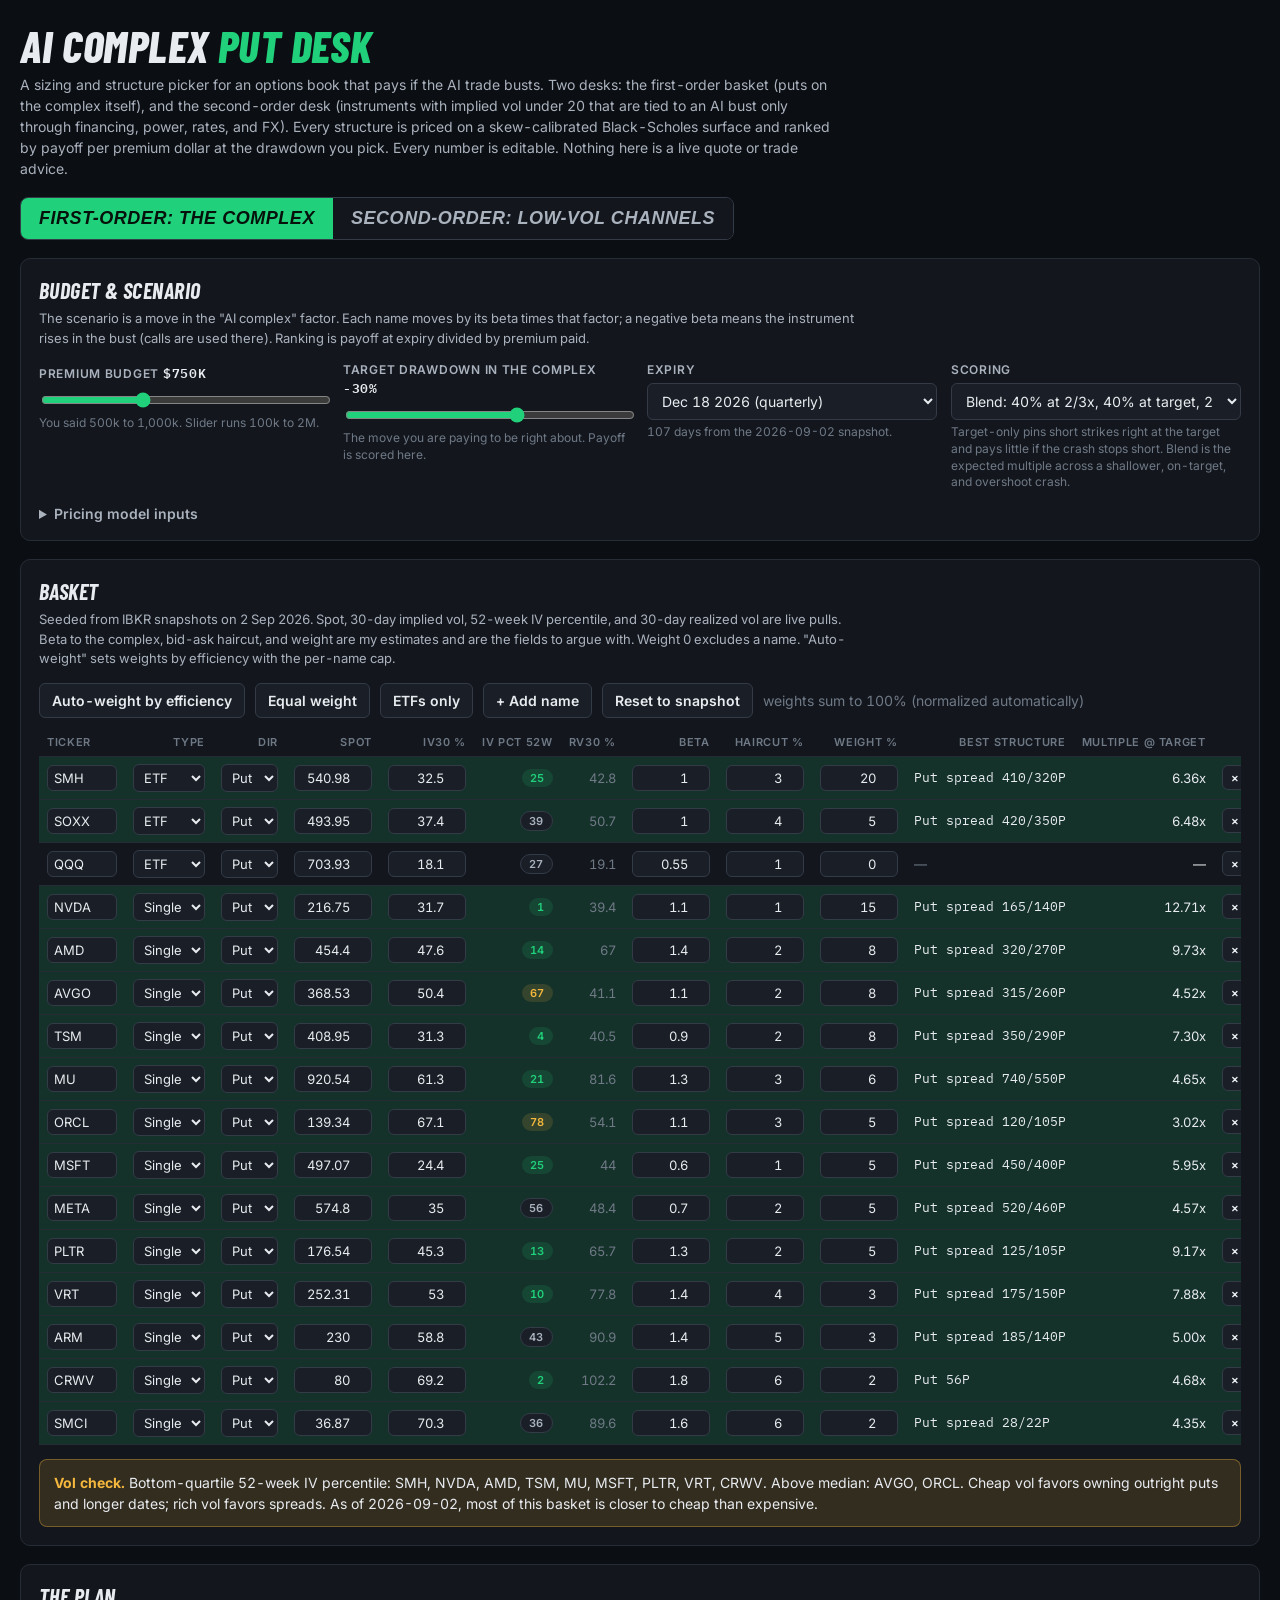
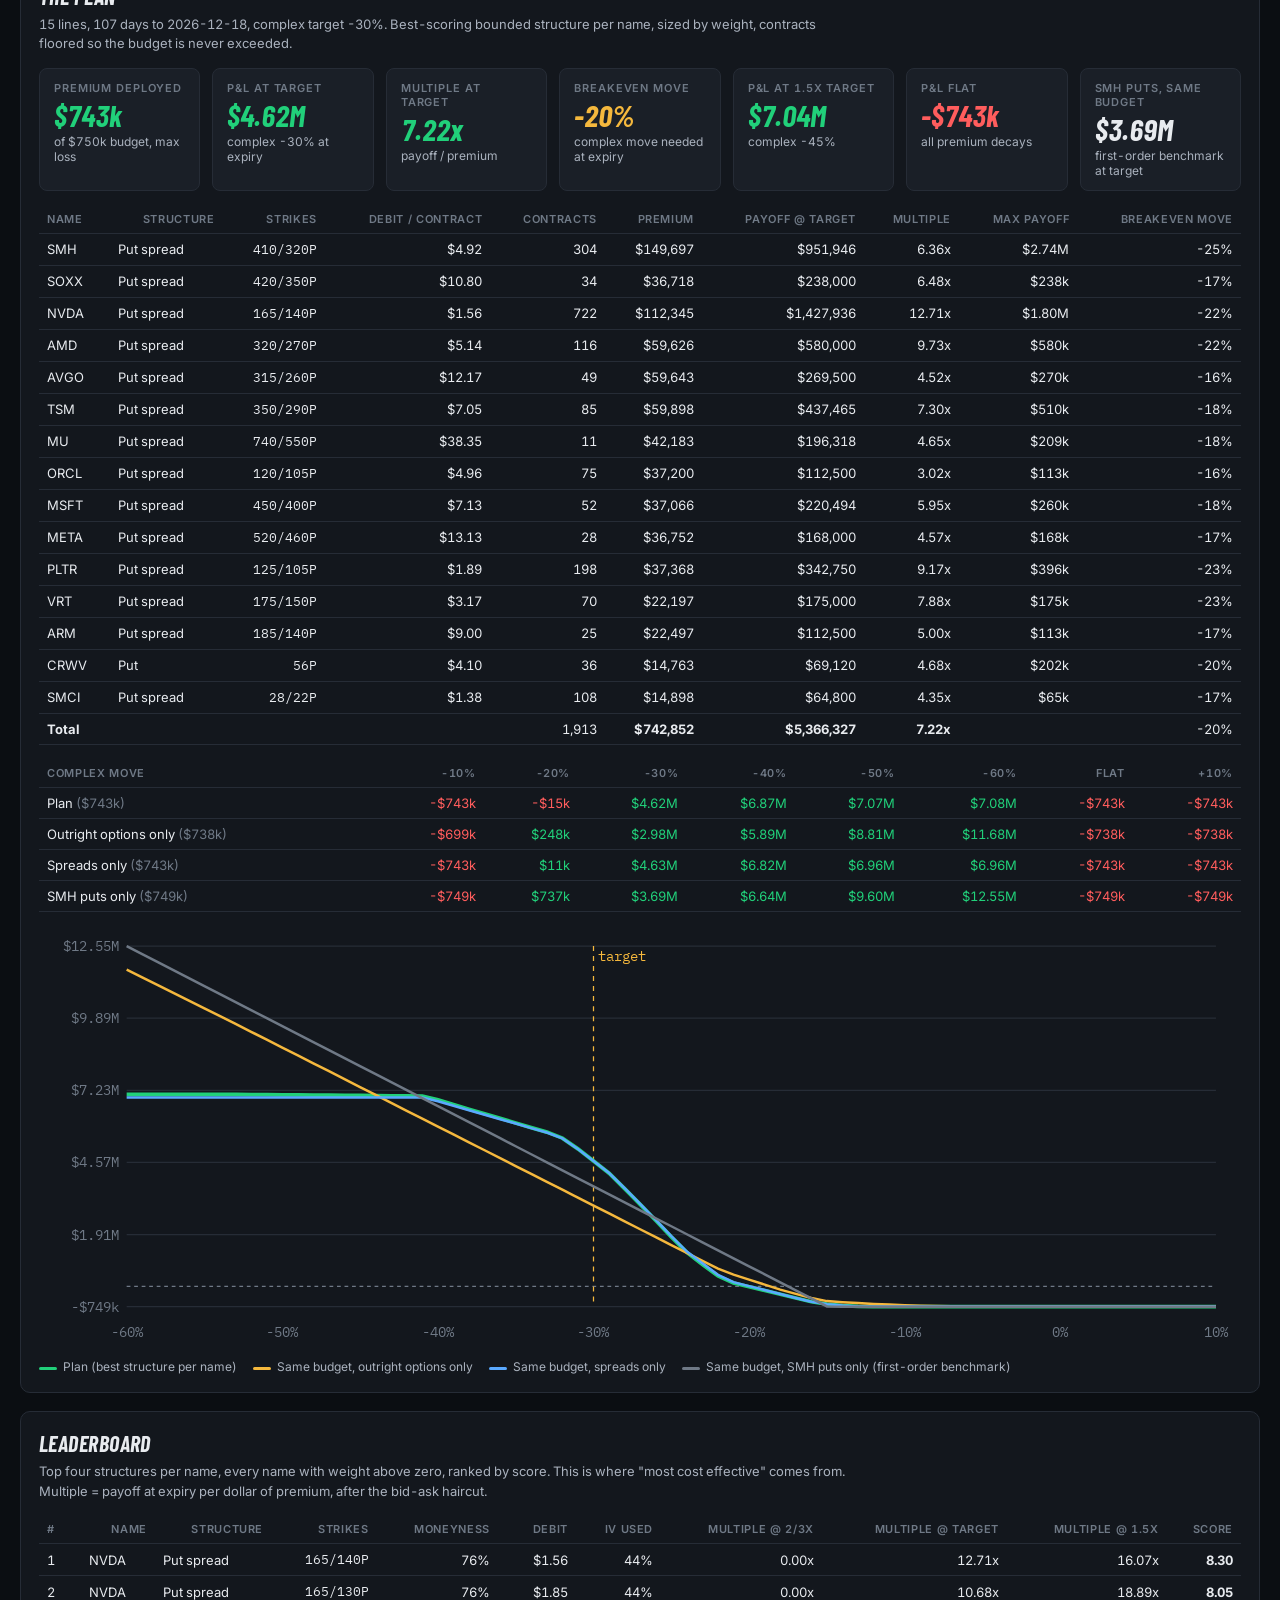
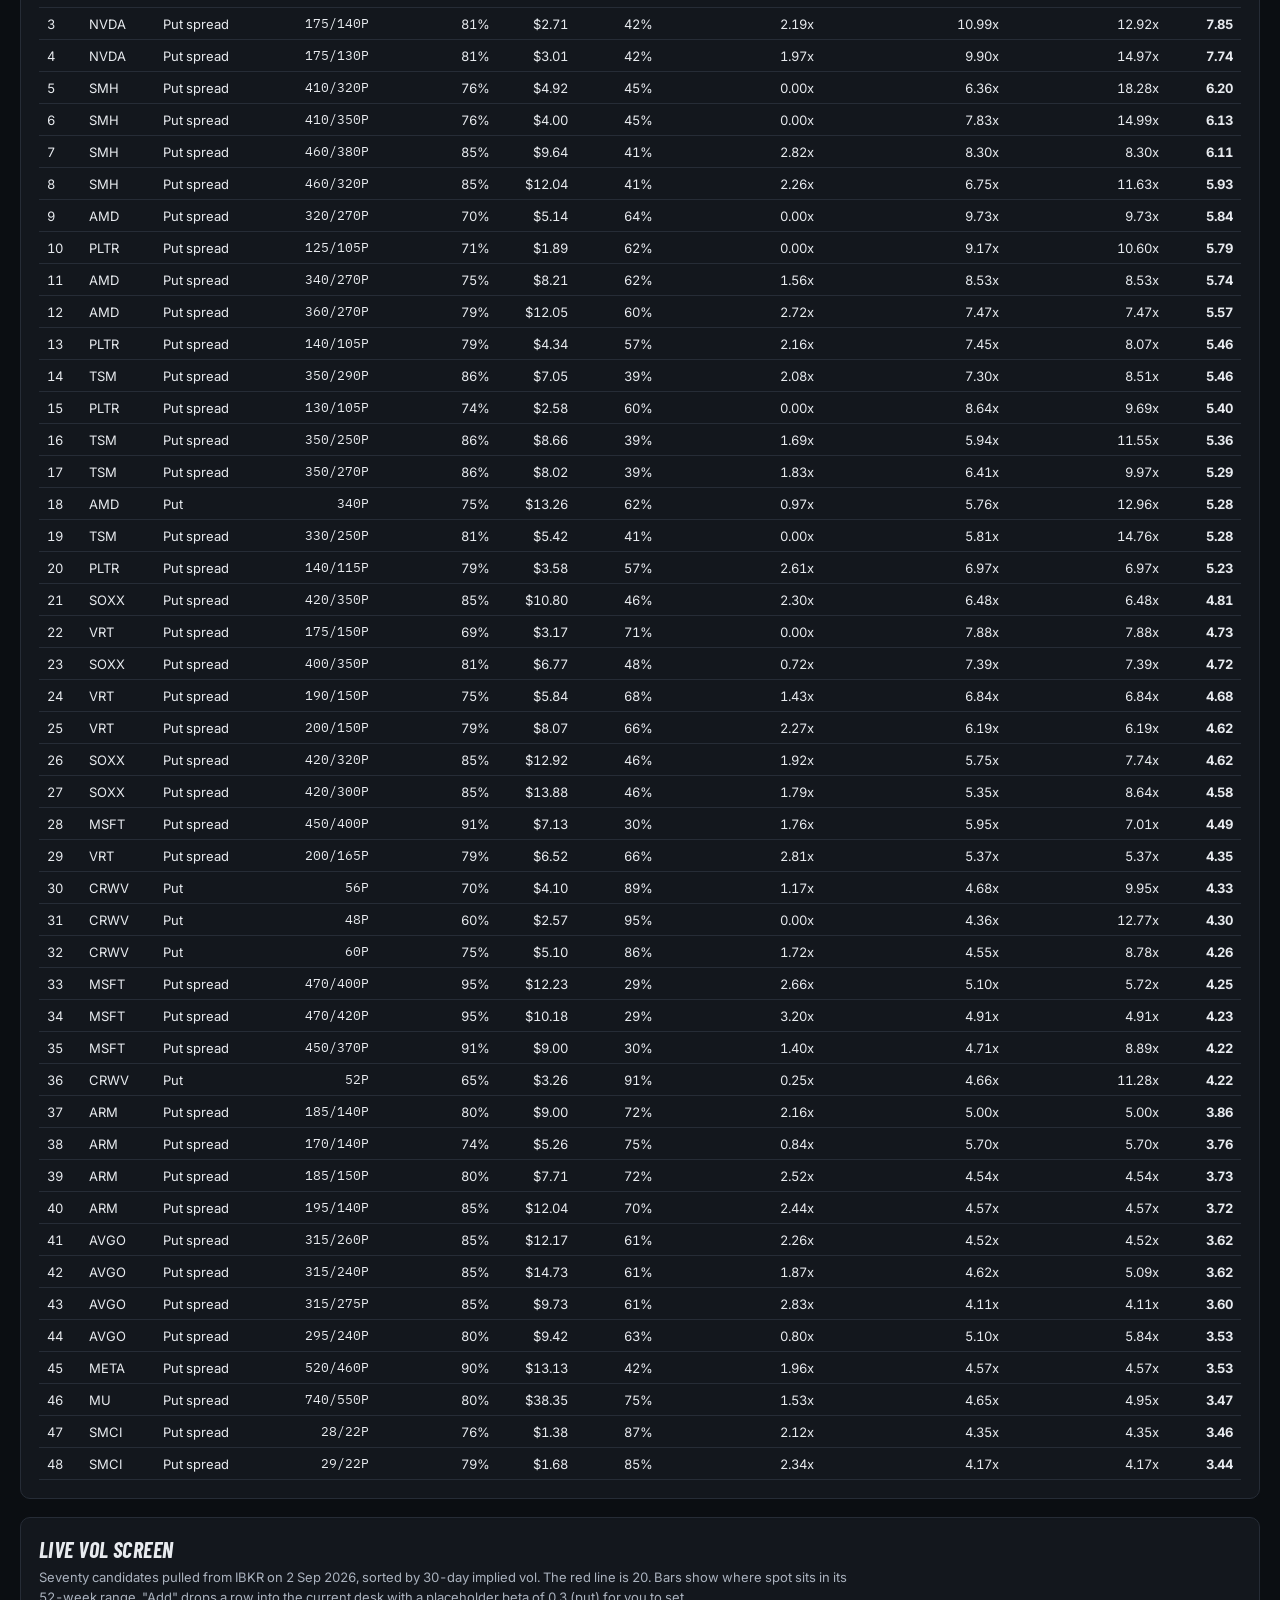
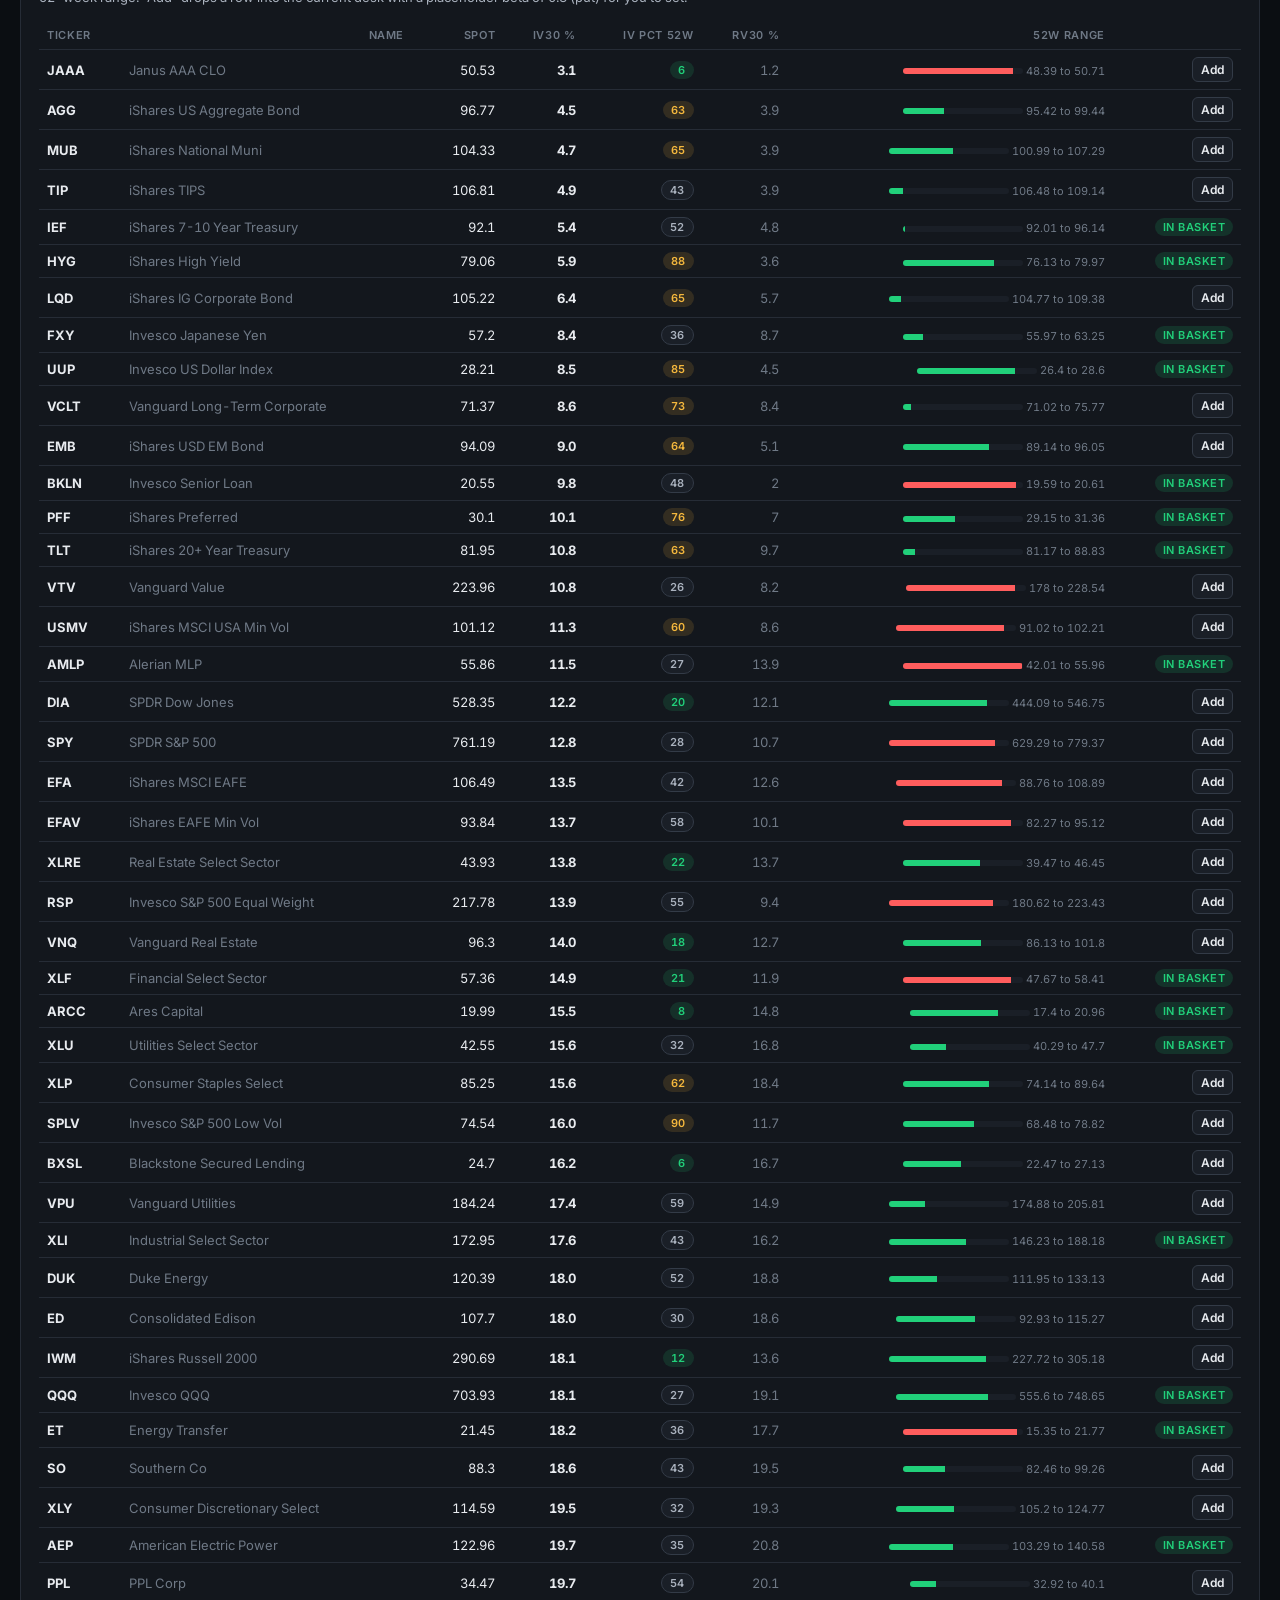
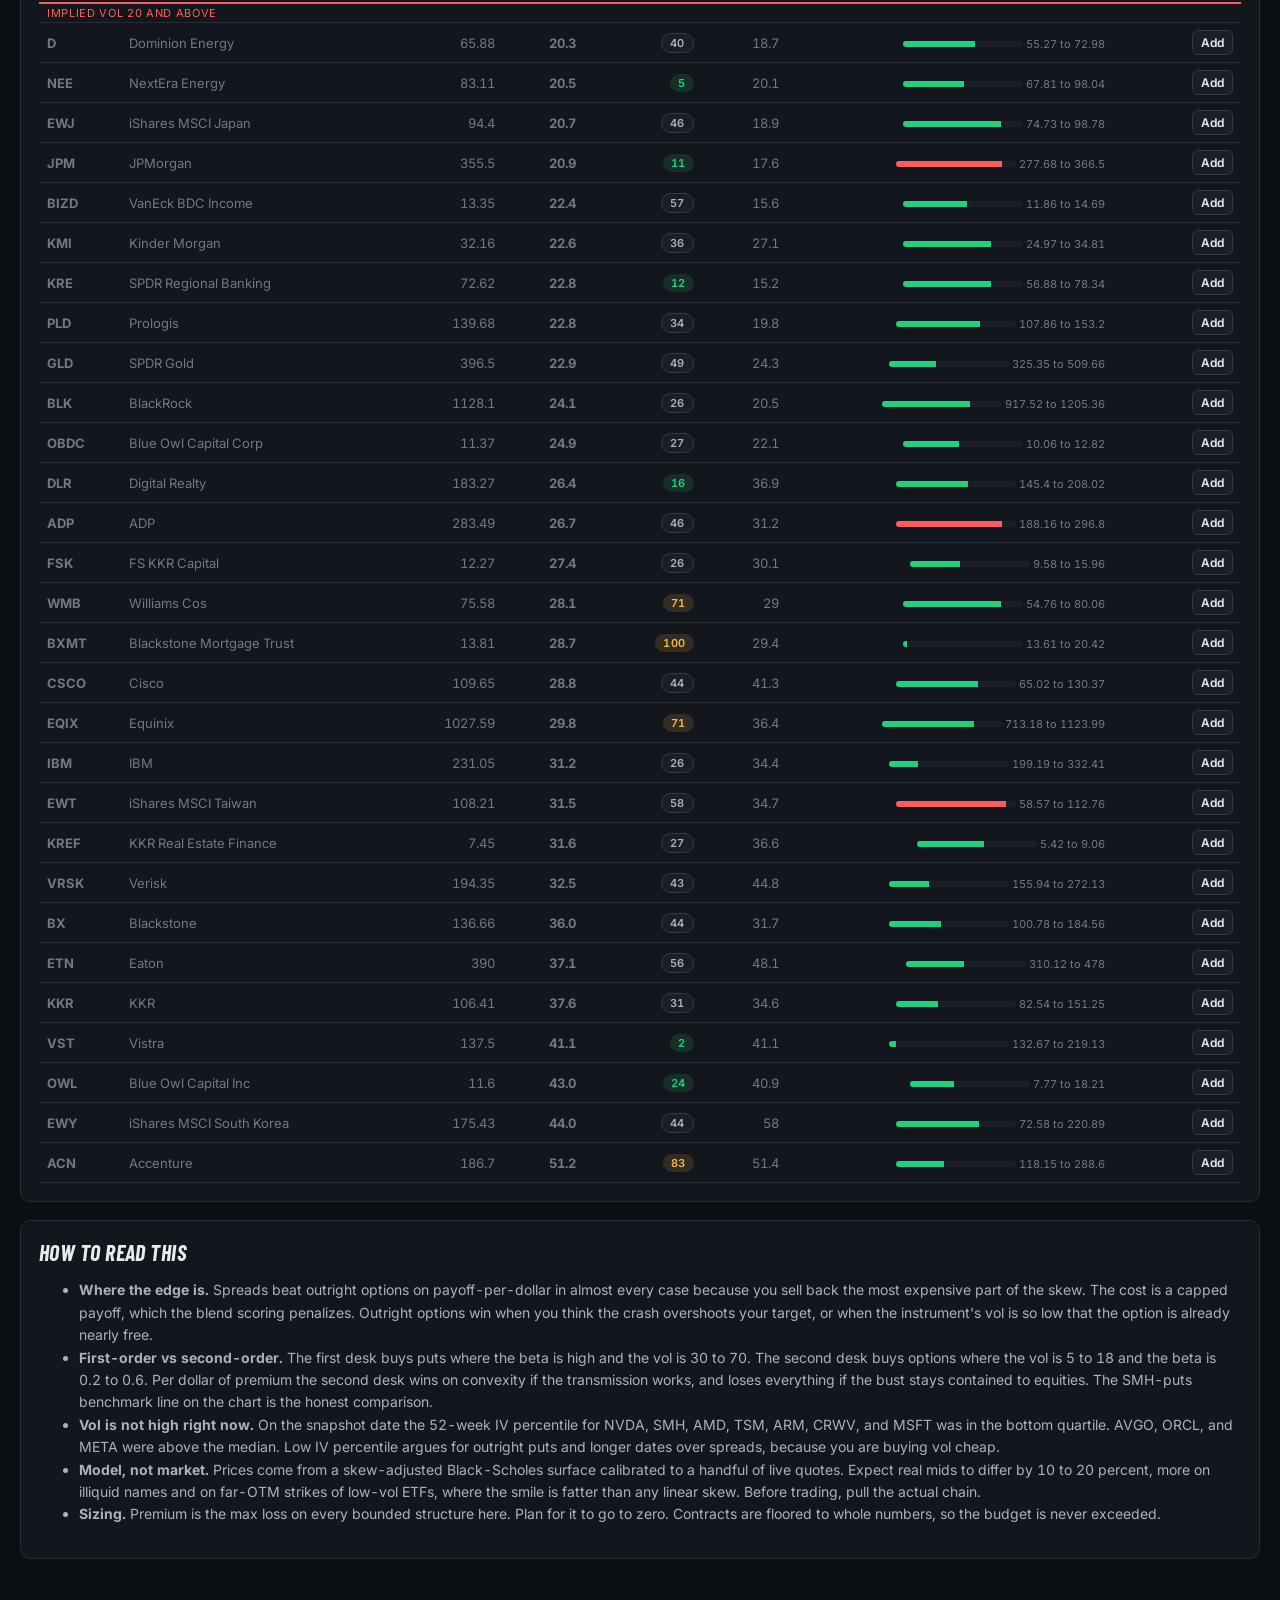
==== commit 30c3bc19: "Second-order desk: low-vol channels, calls, calibrated legs, live screen Adds a second desk of instr" ====
--- a/index.html
+++ b/index.html
@@ -94,7 +94,6 @@
   <header>
     <h1>AI Complex <span>Put Desk</span></h1>
     <p class="sub">A sizing and structure picker for an options book that pays if the AI trade busts. Two desks: the first-order basket (puts on the complex itself), and the second-order desk (instruments with implied vol under 20 that are tied to an AI bust only through financing, power, rates, and FX). Every structure is priced on a skew-calibrated Black-Scholes surface and ranked by payoff per premium dollar at the drawdown you pick. Every number is editable. Nothing here is a live quote or trade advice.</p>
-    <p class="sub"><a href="vol.html">Vol surface &rarr;</a> Live SMH and NVDA implied vols against this model, plus a year of vol history.</p>
     <div class="desks" id="desks"><button data-desk="first">First-order: the complex</button><button data-desk="second">Second-order: low-vol channels</button></div>
   </header>
 
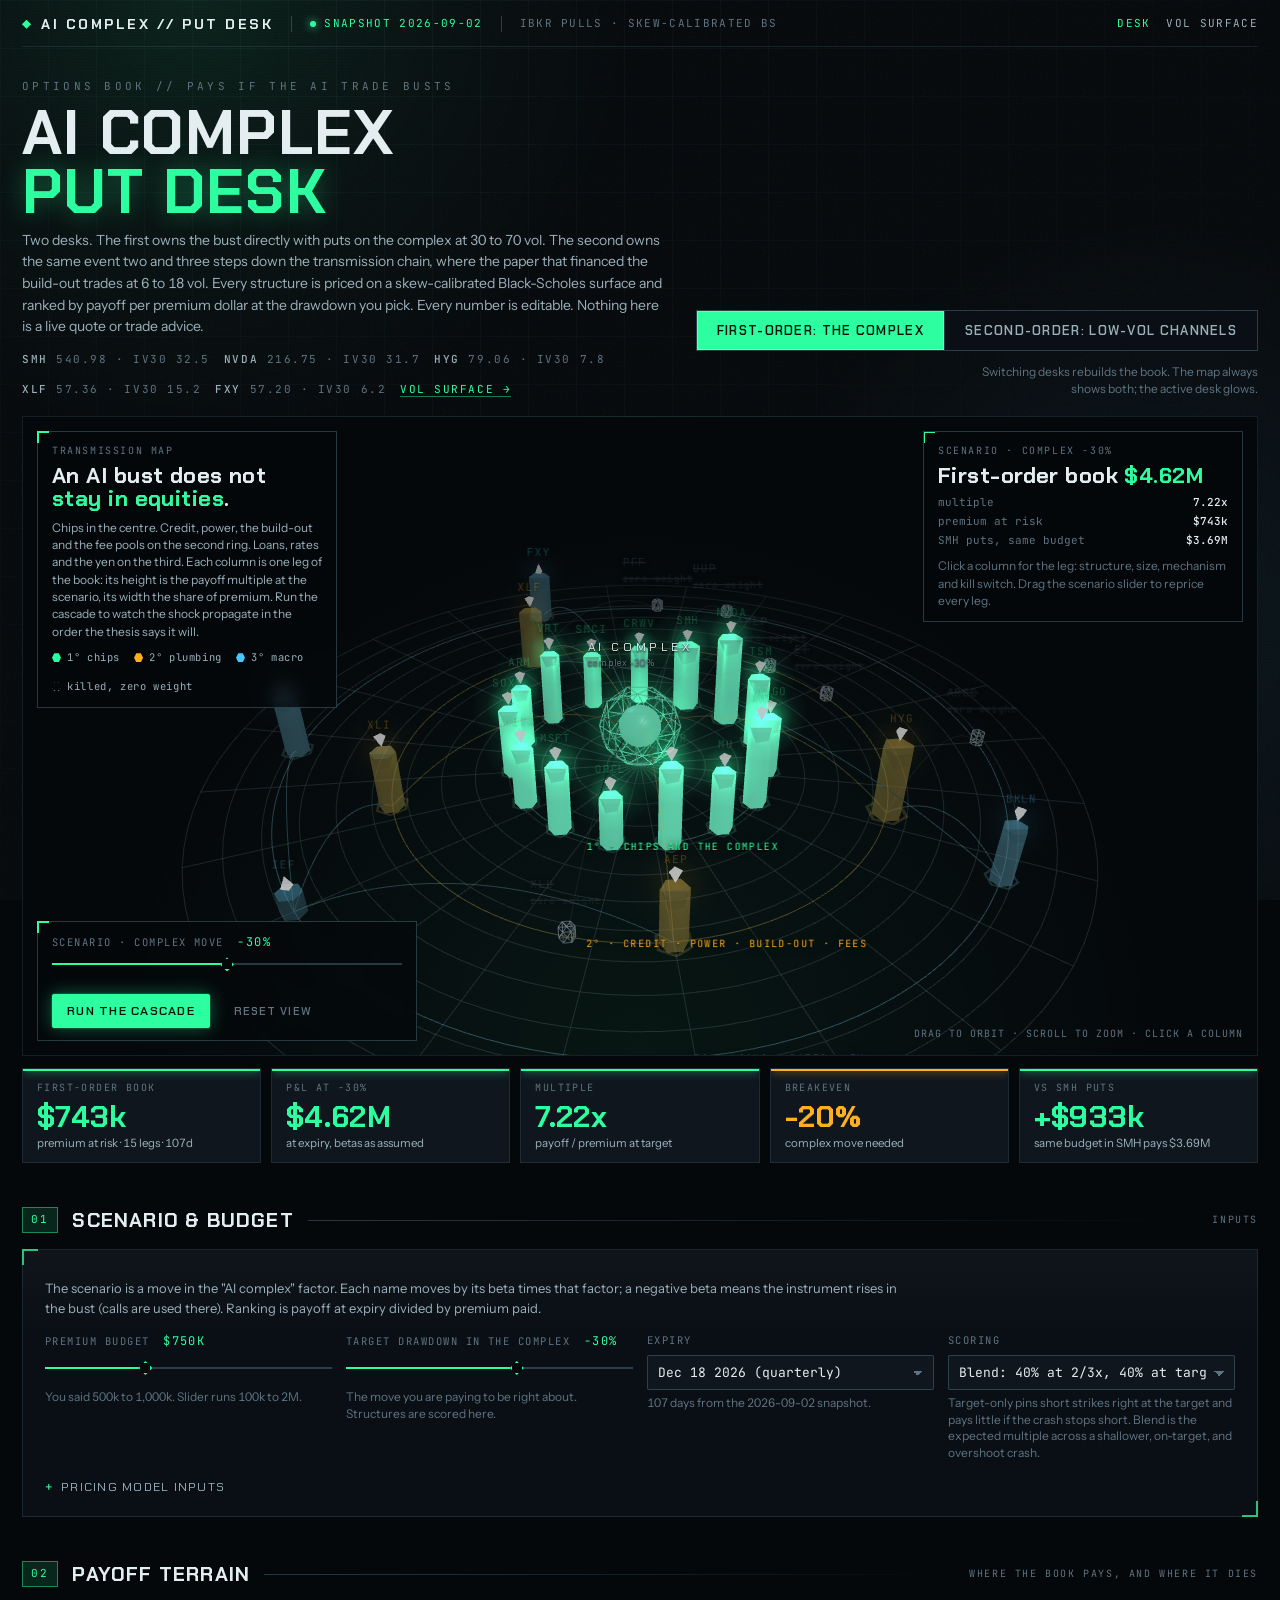
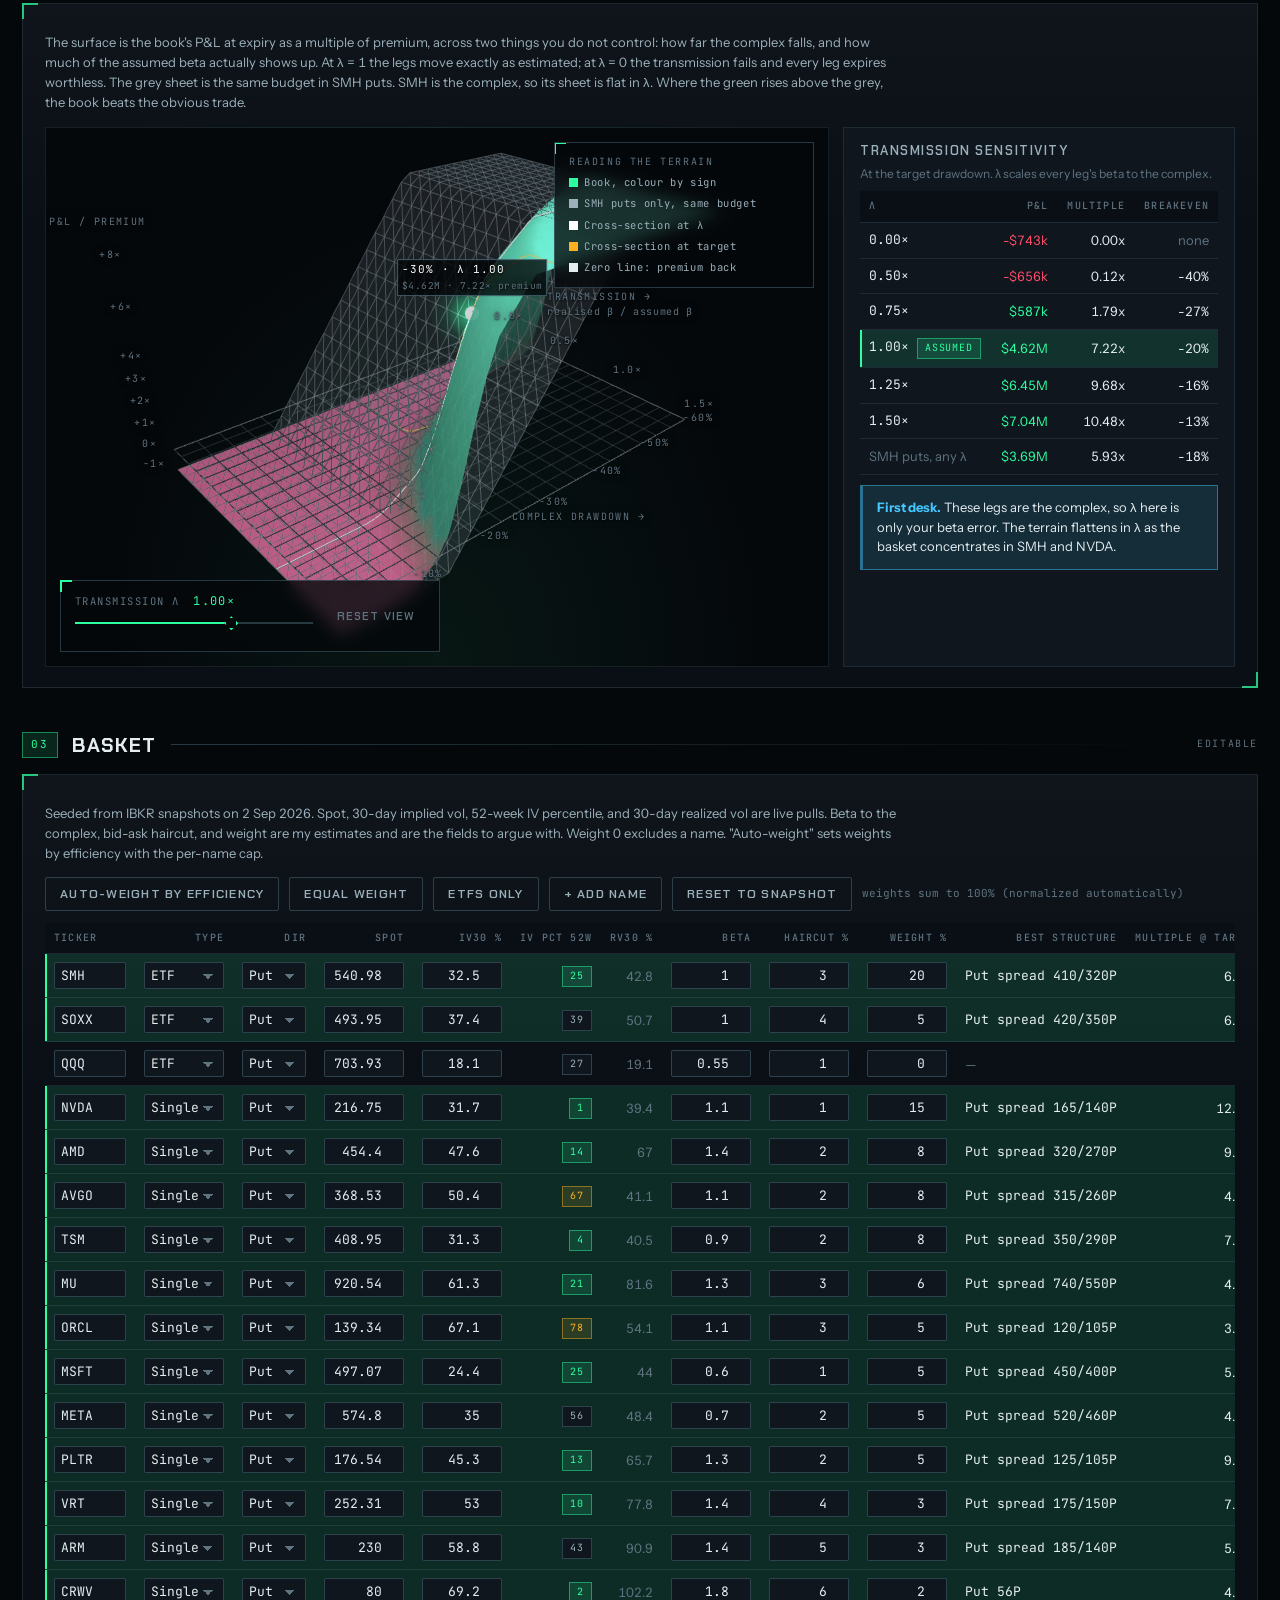
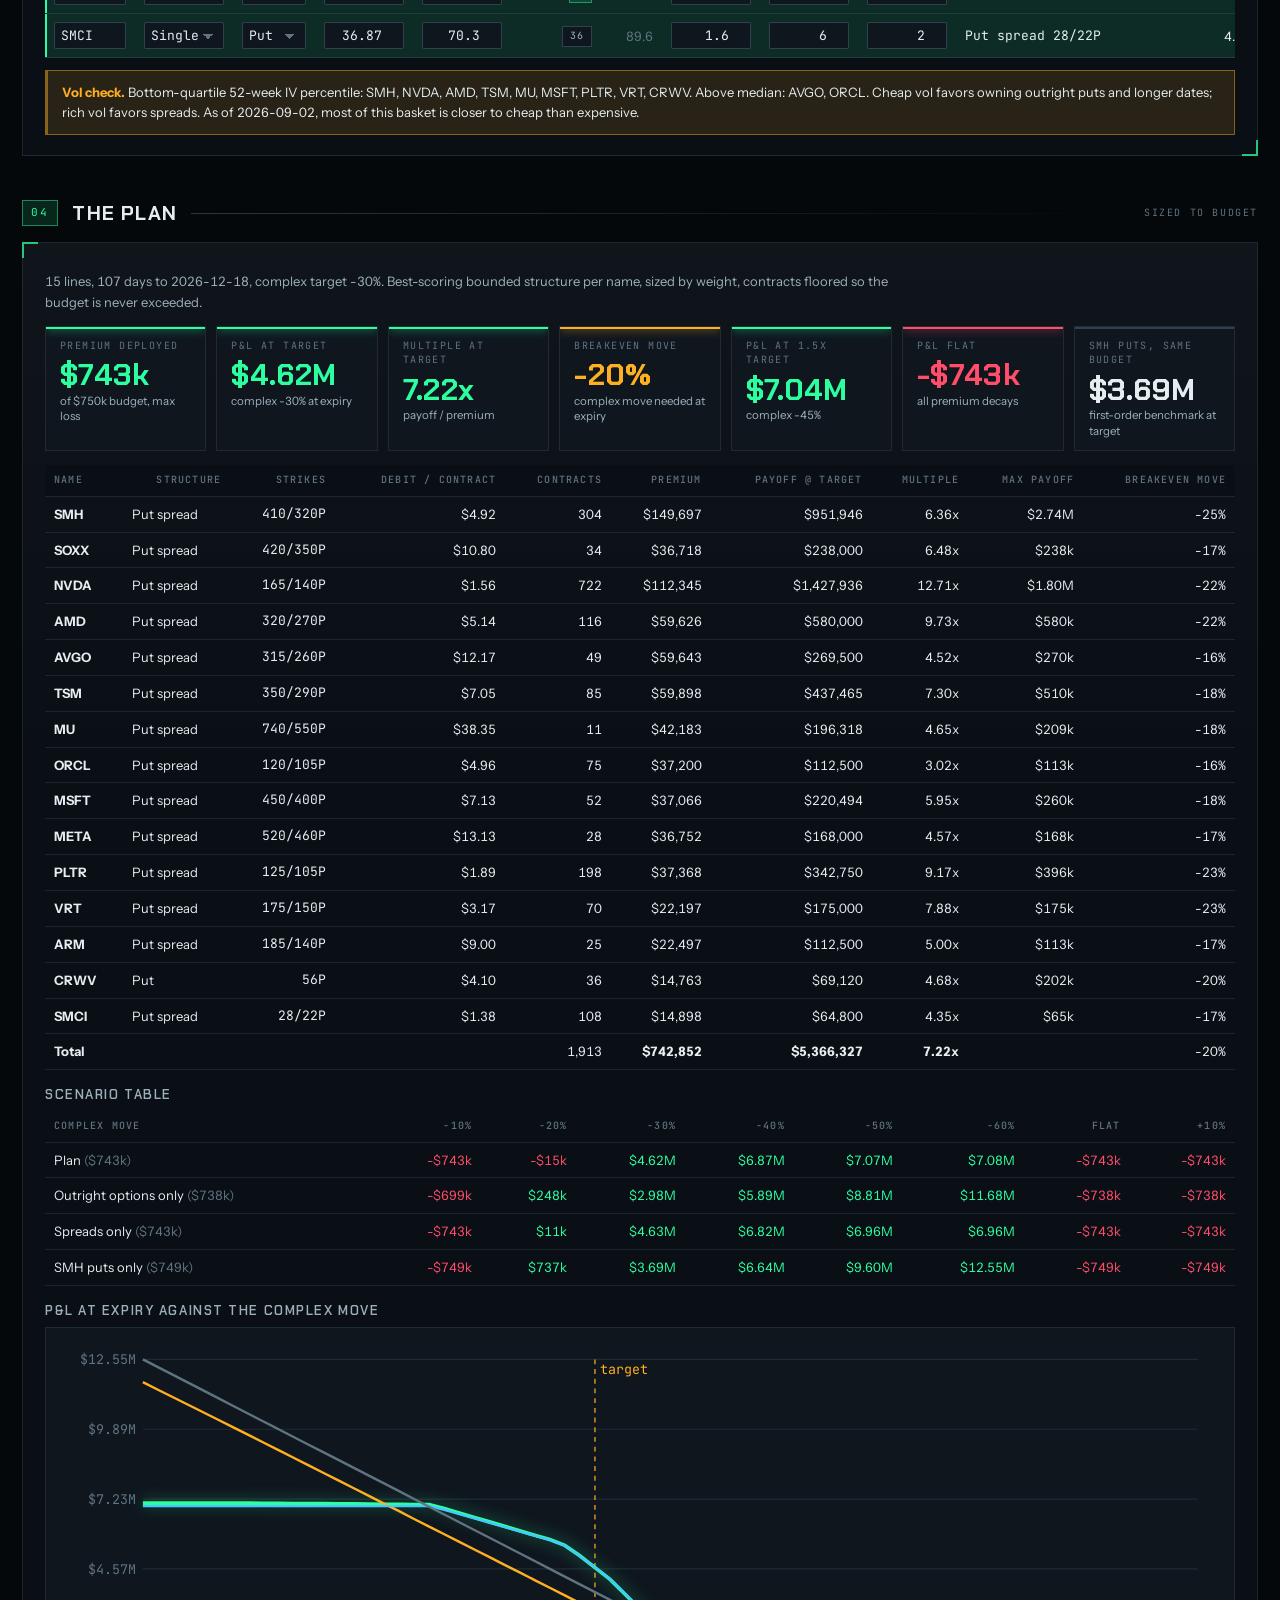
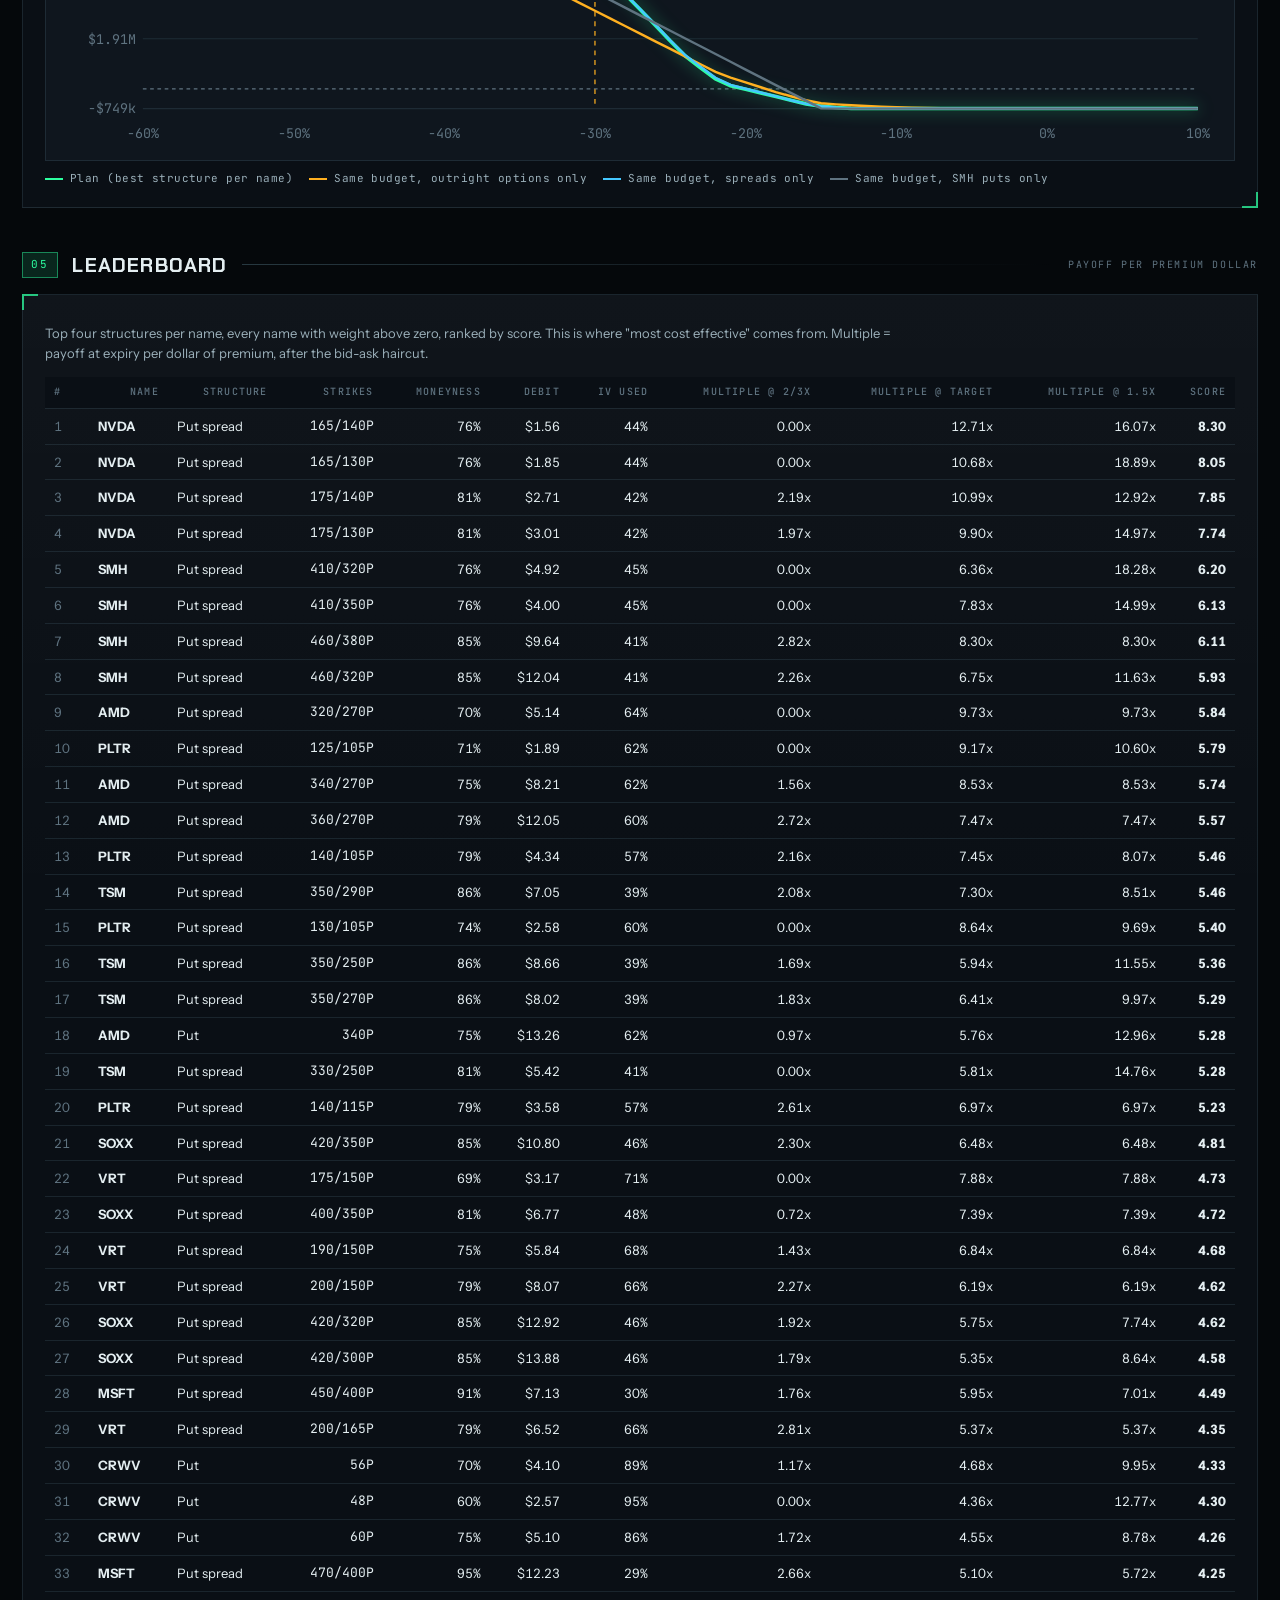
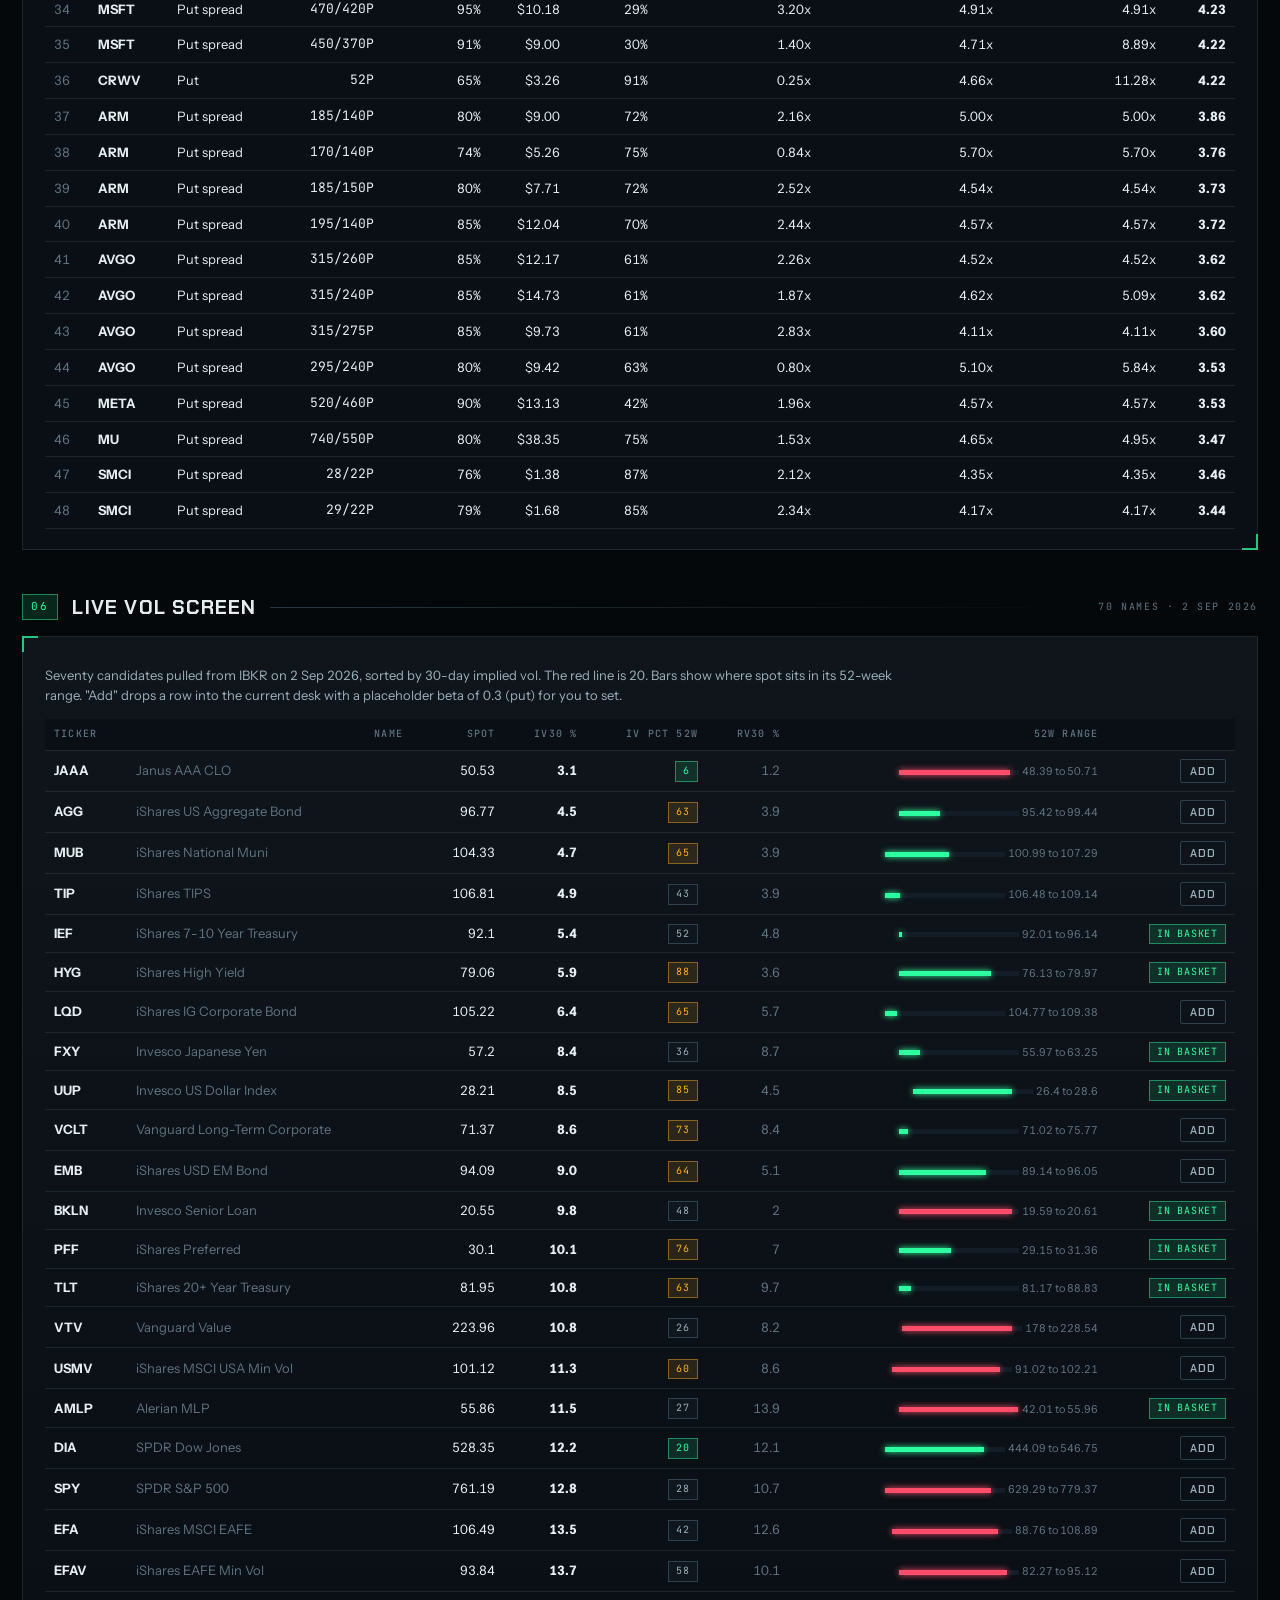
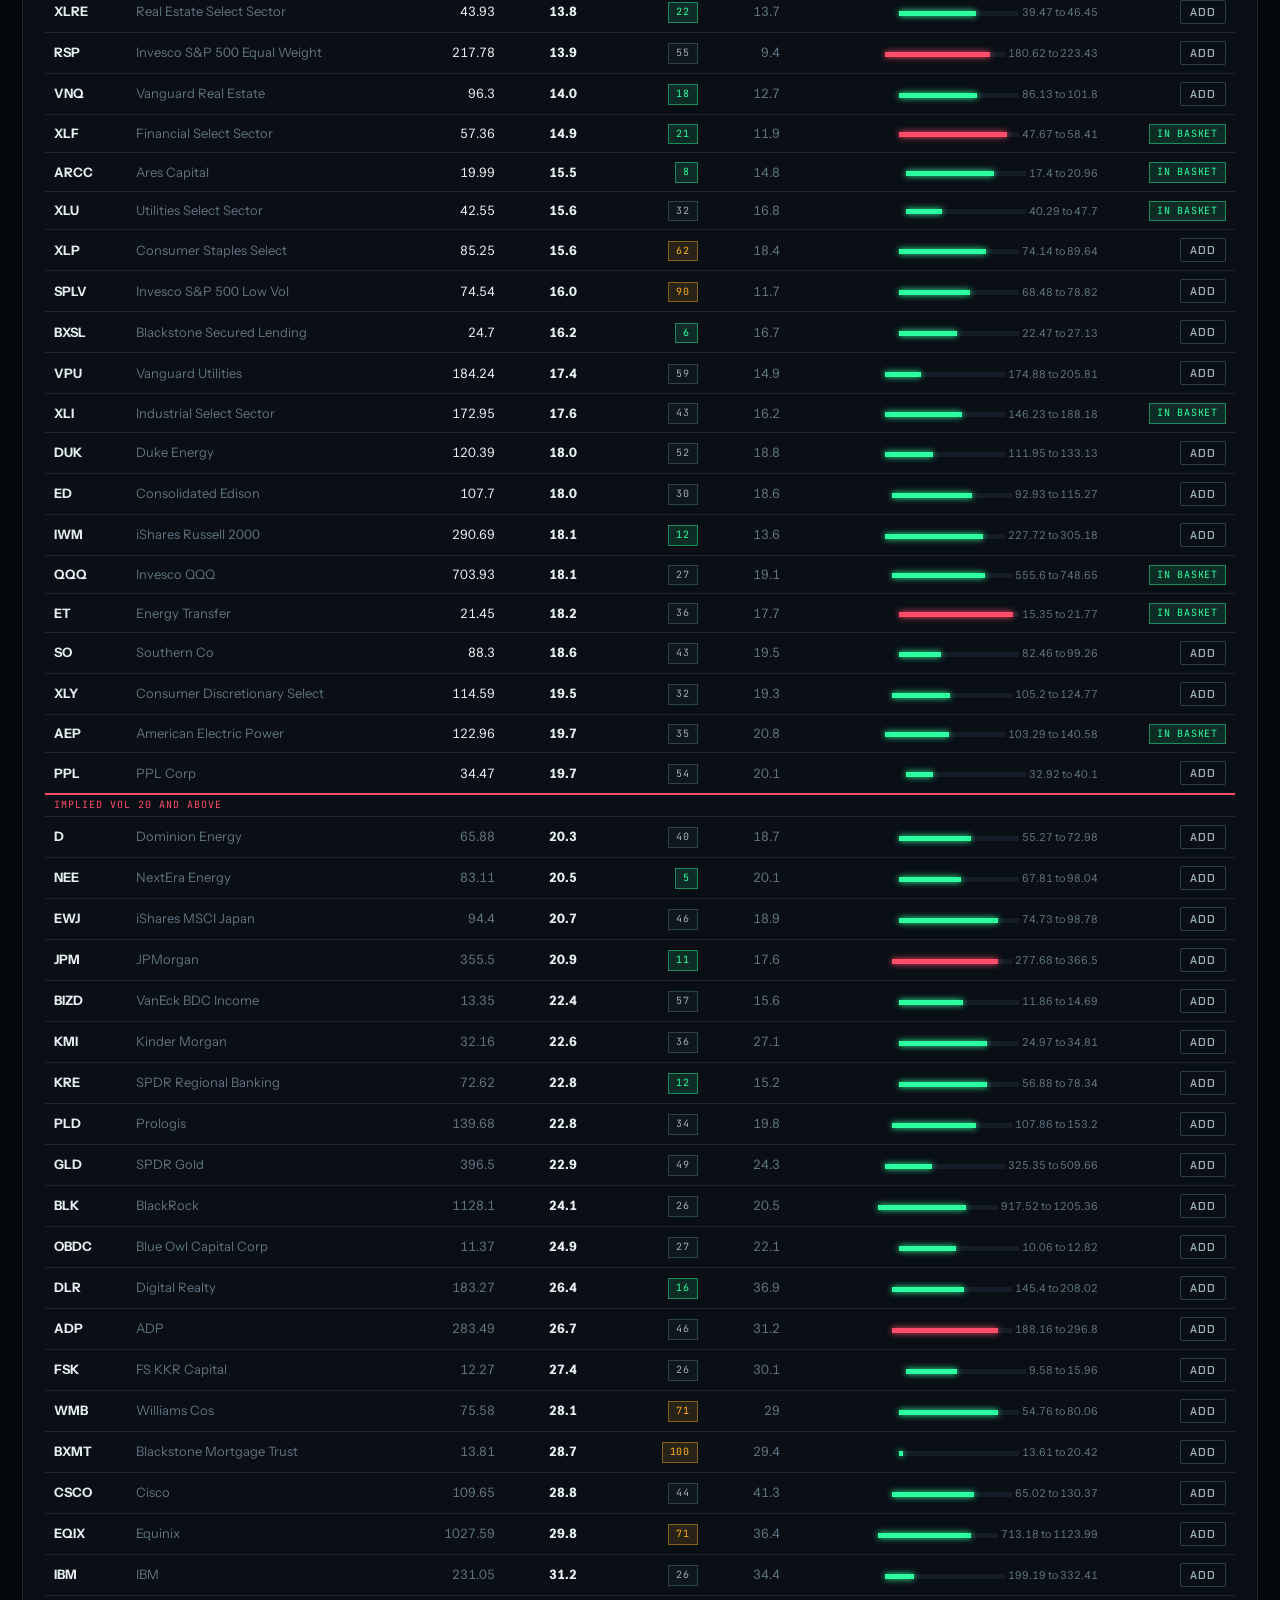
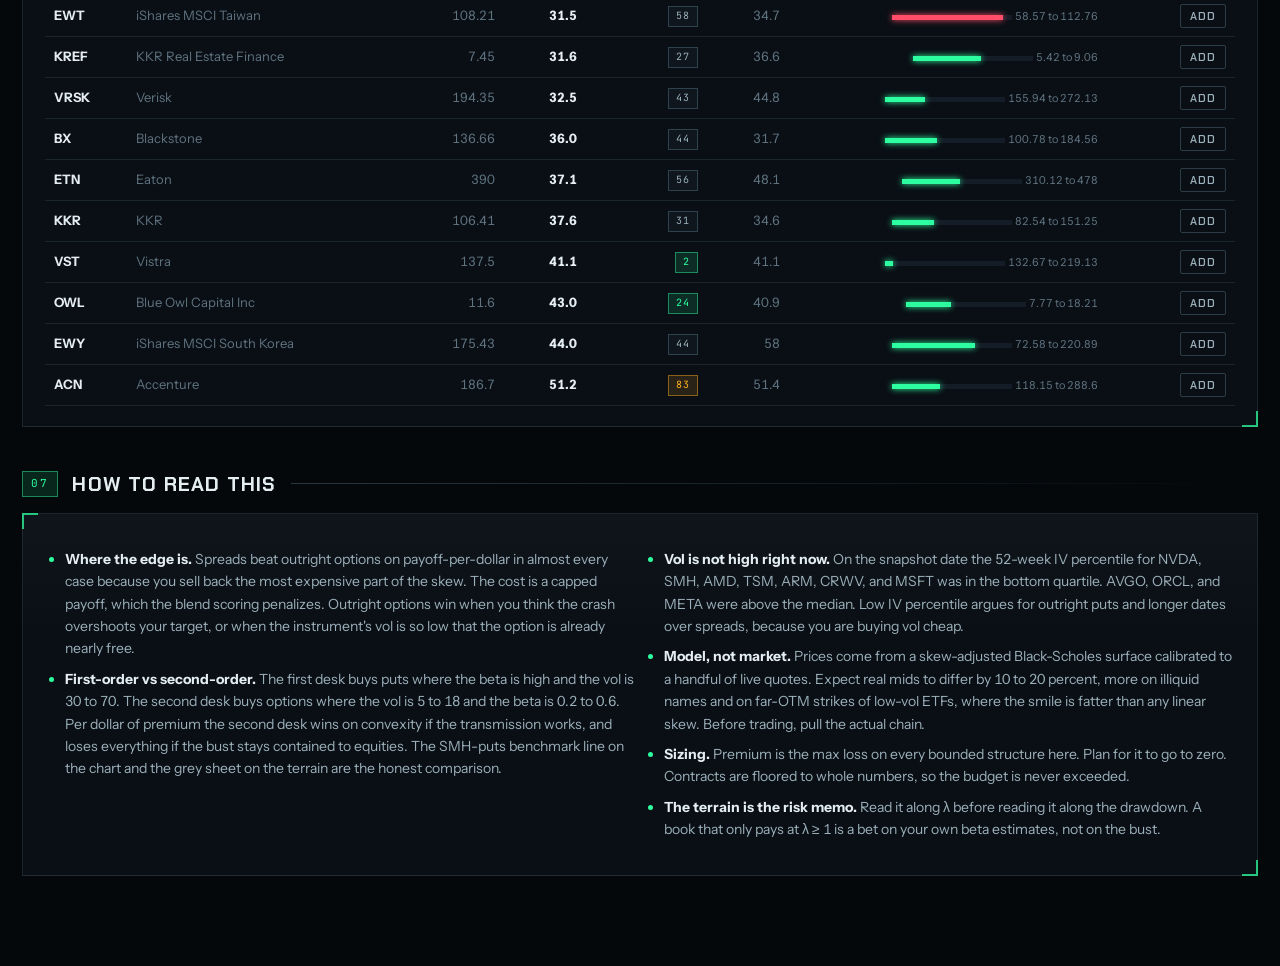
==== commit bdb87a83: "Techno-forward redesign with 3D transmission map, payoff terrain, and vol surface Rebuilds both page" ====
--- a/index.html
+++ b/index.html
@@ -3,113 +3,102 @@
 <head>
 <meta charset="UTF-8" />
 <meta name="viewport" content="width=device-width, initial-scale=1.0" />
-<meta name="theme-color" content="#0b0e12" />
+<meta name="theme-color" content="#05080b" />
+<meta name="robots" content="noindex" />
 <title>AI Complex Put Desk</title>
-<meta name="robots" content="noindex" />
 <link rel="preconnect" href="https://fonts.googleapis.com" />
 <link rel="preconnect" href="https://fonts.gstatic.com" crossorigin />
-<link href="https://fonts.googleapis.com/css2?family=Barlow+Condensed:ital,wght@0,600;0,700;1,700;1,800&family=Inter:wght@400;500;600;700&family=IBM+Plex+Mono:wght@400;500;600&display=swap" rel="stylesheet" />
+<link href="https://fonts.googleapis.com/css2?family=Chakra+Petch:wght@500;600;700&family=Instrument+Sans:wght@400;500;600&family=JetBrains+Mono:wght@400;500;600&display=swap" rel="stylesheet" />
+<link rel="stylesheet" href="assets/hud.css" />
 <style>
-  :root {
-    --bg: #0b0e12; --surface: #13171d; --surface-2: #1a1f27; --line: #262c36; --line-2: #333b47;
-    --ink: #e8ebef; --ink-2: #aab2be; --ink-3: #6f7986;
-    --green: #21d07a; --green-dim: rgba(33,208,122,.14); --amber: #f5b83d; --amber-dim: rgba(245,184,61,.14);
-    --red: #ff5d5d; --red-dim: rgba(255,93,93,.14); --blue: #5aa9ff; --blue-dim: rgba(90,169,255,.14);
-    --display: 'Barlow Condensed', Impact, 'Arial Narrow', sans-serif; --body: Inter, system-ui, sans-serif; --mono: 'IBM Plex Mono', ui-monospace, monospace;
-  }
-  * { box-sizing: border-box; }
-  html, body { margin: 0; background: var(--bg); color: var(--ink); font-family: var(--body); font-size: 14px; font-variant-numeric: tabular-nums; }
-  a { color: var(--green); }
-  .wrap { max-width: 1280px; margin: 0 auto; padding: 24px 20px 80px; }
-  h1 { font-family: var(--display); font-style: italic; font-weight: 800; text-transform: uppercase; font-size: 44px; letter-spacing: .01em; margin: 0; line-height: 1; }
-  h1 span { color: var(--green); }
-  h2 { font-family: var(--display); font-style: italic; font-weight: 700; text-transform: uppercase; font-size: 22px; margin: 0 0 4px; letter-spacing: .02em; }
-  h3 { font-family: var(--display); font-style: italic; font-weight: 700; text-transform: uppercase; font-size: 16px; margin: 14px 0 4px; letter-spacing: .03em; color: var(--ink-2); }
-  .sub { color: var(--ink-2); margin: 6px 0 0; max-width: 820px; line-height: 1.5; }
-  .panel { background: var(--surface); border: 1px solid var(--line); border-radius: 10px; padding: 18px; margin-top: 18px; }
-  .panel .sub { margin-bottom: 14px; font-size: 13px; }
-  .grid { display: grid; gap: 14px; }
-  .g2 { grid-template-columns: repeat(auto-fit, minmax(260px, 1fr)); }
-  .g4 { grid-template-columns: repeat(auto-fit, minmax(180px, 1fr)); }
-  label.f { display: block; font-size: 12px; color: var(--ink-2); text-transform: uppercase; letter-spacing: .06em; font-weight: 600; margin-bottom: 6px; }
-  input[type=number], input[type=text], select { width: 100%; background: var(--surface-2); color: var(--ink); border: 1px solid var(--line-2); border-radius: 6px; padding: 8px 10px; font: inherit; font-variant-numeric: tabular-nums; }
-  input[type=range] { width: 100%; accent-color: var(--green); }
-  input:focus, select:focus { outline: 2px solid var(--green); outline-offset: 0; border-color: transparent; }
-  .val { font-family: var(--mono); color: var(--ink); font-size: 13px; }
-  .hint { color: var(--ink-3); font-size: 12px; margin-top: 4px; line-height: 1.4; }
-  .kpis { display: grid; grid-template-columns: repeat(auto-fit, minmax(150px, 1fr)); gap: 12px; }
-  .kpi { background: var(--surface-2); border: 1px solid var(--line); border-radius: 8px; padding: 12px 14px; }
-  .kpi .l { font-size: 11px; text-transform: uppercase; letter-spacing: .08em; color: var(--ink-3); font-weight: 600; }
-  .kpi .v { font-family: var(--display); font-style: italic; font-weight: 700; font-size: 30px; line-height: 1.1; margin-top: 4px; }
-  .kpi .v.g { color: var(--green); } .kpi .v.a { color: var(--amber); } .kpi .v.r { color: var(--red); }
-  .kpi .s { color: var(--ink-2); font-size: 12px; margin-top: 2px; }
-  table.out { width: 100%; border-collapse: collapse; font-size: 13px; }
-  table.out th, table.out td { padding: 7px 8px; border-bottom: 1px solid var(--line); text-align: right; white-space: nowrap; }
-  table.out th { color: var(--ink-3); font-size: 11px; text-transform: uppercase; letter-spacing: .06em; font-weight: 600; position: sticky; top: 0; background: var(--surface); }
-  table.out th:first-child, table.out td:first-child { text-align: left; }
-  table.out td.l { text-align: left; }
-  table.out td.wrap { white-space: normal; min-width: 260px; max-width: 520px; color: var(--ink-2); font-size: 12px; line-height: 1.4; }
-  table.out tr.pick td { background: var(--green-dim); }
-  table.out tr.dim td { color: var(--ink-3); }
-  table.out input[type=number] { width: 78px; padding: 4px 6px; text-align: right; }
-  table.out input[type=text] { width: 70px; padding: 4px 6px; text-transform: uppercase; }
-  table.out select { width: auto; padding: 4px 6px; }
-  .scroll { overflow-x: auto; }
-  .pill { display: inline-block; padding: 2px 8px; border-radius: 999px; font-size: 11px; font-weight: 600; letter-spacing: .04em; text-transform: uppercase; }
-  .pill.g { background: var(--green-dim); color: var(--green); } .pill.a { background: var(--amber-dim); color: var(--amber); } .pill.r { background: var(--red-dim); color: var(--red); } .pill.b { background: var(--blue-dim); color: var(--blue); } .pill.n { background: var(--surface-2); color: var(--ink-2); border: 1px solid var(--line-2); }
-  button { font: inherit; font-weight: 600; background: var(--surface-2); color: var(--ink); border: 1px solid var(--line-2); border-radius: 6px; padding: 8px 12px; cursor: pointer; }
-  button:hover { border-color: var(--green); }
-  button.primary { background: var(--green); color: #06110b; border-color: var(--green); }
-  button.small { padding: 4px 8px; font-size: 12px; }
-  .row { display: flex; gap: 10px; flex-wrap: wrap; align-items: center; }
-  .note { background: var(--amber-dim); border: 1px solid rgba(245,184,61,.35); border-radius: 8px; padding: 12px 14px; color: var(--ink); line-height: 1.5; margin-top: 14px; }
-  .note b { color: var(--amber); }
-  .danger { background: var(--red-dim); border-color: rgba(255,93,93,.35); } .danger b { color: var(--red); }
-  .info { background: var(--blue-dim); border-color: rgba(90,169,255,.35); } .info b { color: var(--blue); }
-  svg text { font-family: var(--mono); font-size: 11px; fill: var(--ink-3); }
-  .legend { display: flex; gap: 16px; flex-wrap: wrap; font-size: 12px; color: var(--ink-2); margin-top: 8px; }
-  .legend i { display: inline-block; width: 18px; height: 3px; vertical-align: middle; margin-right: 6px; border-radius: 2px; }
-  .muted { color: var(--ink-3); }
-  .mono { font-family: var(--mono); }
-  details summary { cursor: pointer; color: var(--ink-2); font-weight: 600; }
-  ol, ul { line-height: 1.6; color: var(--ink-2); }
-  .desks { display: flex; gap: 0; margin-top: 18px; border: 1px solid var(--line-2); border-radius: 8px; overflow: hidden; width: fit-content; }
-  .desks button { border: 0; border-radius: 0; padding: 10px 18px; background: var(--surface); color: var(--ink-2); font-family: var(--display); font-style: italic; text-transform: uppercase; font-size: 18px; letter-spacing: .03em; }
-  .desks button.on { background: var(--green); color: #06110b; }
-  .chain { display: grid; grid-template-columns: 40px 1fr; gap: 8px 12px; margin: 10px 0; }
-  .chain .n { font-family: var(--display); font-style: italic; font-weight: 800; font-size: 26px; color: var(--green); line-height: 1; padding-top: 2px; }
-  .chain .n.o2 { color: var(--amber); } .chain .n.o3 { color: var(--blue); }
-  .chain .t { color: var(--ink-2); line-height: 1.5; padding-bottom: 6px; border-bottom: 1px solid var(--line); }
-  .chain .t b { color: var(--ink); }
-  .thesis { font-size: 15px; line-height: 1.6; color: var(--ink); max-width: 900px; }
-  .thesis b { color: var(--green); }
-  .bar { height: 6px; background: var(--surface-2); border-radius: 3px; overflow: hidden; width: 120px; display: inline-block; vertical-align: middle; }
-  .bar i { display: block; height: 100%; background: var(--green); }
-  .bar i.hi { background: var(--red); }
-  @media (max-width: 700px) { h1 { font-size: 34px; } .wrap { padding: 16px 12px 60px; } }
+  :root { --green: var(--g); --amber: var(--a); --blue: var(--b); --red: var(--r); --ink-2: var(--ink2); --ink-3: var(--ink3); --bg: var(--bg0); }
+  .hero { position: relative; padding: 34px 0 0; }
+  .hero-top { display: grid; grid-template-columns: 1fr auto; gap: 24px; align-items: end; margin-bottom: 18px; }
+  .hero-side { display: flex; flex-direction: column; gap: 8px; align-items: flex-end; }
+  .hero-side .hint { text-align: right; max-width: 280px; }
+  .stage.cascade { height: 640px; }
+  .stage.terrain { height: 540px; }
+  .hud.tl .hudbox { width: 300px; }
+  .hud.tr .hudbox { width: 320px; max-height: calc(100% - 28px); overflow: auto; }
+  .hud.bl .hudbox { width: 380px; }
+  .hudbox .fed { margin-top: 8px; font-size: 11.5px; }
+  .hudbox .fed div { padding: 3px 0; border-top: 1px dashed var(--line); color: var(--ink2); }
+  .hudbox .fed b { color: var(--ink); font-weight: 500; }
+  .hudbox .why { font-size: 11.5px; color: var(--ink2); margin-top: 8px; line-height: 1.45; }
+  .hudbox .kill { font-size: 11.5px; color: var(--ink2); margin-top: 6px; border-left: 2px solid var(--r); padding-left: 8px; }
+  .hudbox .kill b { color: var(--r); }
+  .hudbox .pills { margin: 6px 0 0; display: flex; gap: 6px; flex-wrap: wrap; }
+  .mobile-card { display: none; margin-top: 10px; }
+  .hero-kpis { margin-top: 12px; }
+  .terrain-wrap { display: grid; grid-template-columns: minmax(0, 2fr) minmax(280px, 1fr); gap: 14px; min-width: 0; }
+  .sens td.pos { color: var(--g); } .sens td.neg { color: var(--r); }
+  .whyread { columns: 2; column-gap: 28px; }
+  .whyread li { break-inside: avoid; margin-bottom: 8px; }
+  .screen-cut td { border-top: 2px solid var(--r) !important; padding: 3px 9px !important; color: var(--r); font-family: var(--mono); font-size: 10px; text-transform: uppercase; letter-spacing: .1em; }
+  .brief { display: grid; grid-template-columns: repeat(auto-fit, minmax(230px, 1fr)); gap: 12px; margin-top: 4px; }
+  .brief .inset { position: relative; padding-top: 12px; }
+  .brief .inset .t { font-family: var(--mono); font-size: 10px; letter-spacing: .16em; text-transform: uppercase; color: var(--ink3); margin-bottom: 6px; }
+  .brief .inset .t.g { color: var(--g); } .brief .inset .t.a { color: var(--a); } .brief .inset .t.r { color: var(--r); } .brief .inset .t.b { color: var(--b); }
+  .brief .inset p { margin: 0; font-size: 13px; line-height: 1.5; color: var(--ink2); }
+  .brief .inset p b { color: var(--ink); }
+  @media (max-width: 1000px) { .terrain-wrap { grid-template-columns: minmax(0, 1fr); } .whyread { columns: 1; } }
+  @media (max-width: 760px) {
+    .hero-top { grid-template-columns: 1fr; } .hero-side { align-items: flex-start; } .hero-side .hint { text-align: left; }
+    .stage.cascade { height: 440px; } .stage.terrain { height: 420px; }
+    .hud.tl, .hud.tr { display: none; } .mobile-card { display: block; }
+    .hud.bl { left: 12px; right: 12px; bottom: 12px; } .hud.bl .hudbox { width: auto; }
+    .stagectl .sl { min-width: 150px; }
+    .hud.br { display: none; }
+  }
 </style>
 </head>
 <body>
+<div class="atmo"><div class="grid"></div><div class="glow"></div><div class="glow b"></div><div class="scan"></div><div class="noise"></div></div>
 <div class="wrap">
-  <header>
-    <h1>AI Complex <span>Put Desk</span></h1>
-    <p class="sub">A sizing and structure picker for an options book that pays if the AI trade busts. Two desks: the first-order basket (puts on the complex itself), and the second-order desk (instruments with implied vol under 20 that are tied to an AI bust only through financing, power, rates, and FX). Every structure is priced on a skew-calibrated Black-Scholes surface and ranked by payoff per premium dollar at the drawdown you pick. Every number is editable. Nothing here is a live quote or trade advice.</p>
-    <div class="desks" id="desks"><button data-desk="first">First-order: the complex</button><button data-desk="second">Second-order: low-vol channels</button></div>
+  <div class="topbar reveal">
+    <a class="brand" href="index.html"><i></i>AI Complex // Put Desk</a>
+    <span class="sep"></span><span class="live">Snapshot 2026-09-02</span>
+    <span class="sep hm"></span><span class="hm">IBKR pulls · skew-calibrated BS</span>
+    <span class="spacer"></span>
+    <nav><a href="index.html" class="on">Desk</a><a href="vol.html">Vol surface</a></nav>
+  </div>
+
+  <header class="hero reveal d1">
+    <div class="scanline"></div>
+    <div class="hero-top">
+      <div>
+        <h1><small>Options book // pays if the AI trade busts</small>AI Complex<br><span>Put Desk</span></h1>
+        <p class="sub">Two desks. The first owns the bust directly with puts on the complex at 30 to 70 vol. The second owns the same event two and three steps down the transmission chain, where the paper that financed the build-out trades at 6 to 18 vol. Every structure is priced on a skew-calibrated Black-Scholes surface and ranked by payoff per premium dollar at the drawdown you pick. Every number is editable. Nothing here is a live quote or trade advice.</p>
+        <div class="tape"><span><b>SMH</b> 540.98 · IV30 32.5</span><span><b>NVDA</b> 216.75 · IV30 31.7</span><span><b>HYG</b> 79.06 · IV30 7.8</span><span><b>XLF</b> 57.36 · IV30 15.2</span><span><b>FXY</b> 57.20 · IV30 6.2</span><span><a href="vol.html">Vol surface &rarr;</a></span></div>
+      </div>
+      <div class="hero-side">
+        <div class="desks" id="desks"><button data-desk="first">First-order: the complex</button><button data-desk="second" class="second">Second-order: low-vol channels</button></div>
+        <div class="hint">Switching desks rebuilds the book. The map always shows both; the active desk glows.</div>
+      </div>
+    </div>
+
+    <div class="stage cascade" id="cascade">
+      <canvas></canvas>
+      <div class="hud tl"><div class="hudbox">
+        <div class="t">Transmission map</div>
+        <div class="big">An AI bust does not <span>stay in equities</span>.</div>
+        <p>Chips in the centre. Credit, power, the build-out and the fee pools on the second ring. Loans, rates and the yen on the third. Each column is one leg of the book: its height is the payoff multiple at the scenario, its width the share of premium. Run the cascade to watch the shock propagate in the order the thesis says it will.</p>
+        <div class="leg3d" style="margin-top:10px"><span><i class="hex" style="background:var(--g)"></i>1° chips</span><span><i class="hex" style="background:var(--a)"></i>2° plumbing</span><span><i class="hex" style="background:var(--b)"></i>3° macro</span><span><i class="hex ghost"></i>killed, zero weight</span></div>
+      </div></div>
+      <div class="hud tr"><div class="hudbox" id="cardDesk"></div></div>
+      <div class="hud bl"><div class="hudbox stagectl">
+        <div class="sl"><label class="f">Scenario · complex move <span class="val" id="shockVal">-30%</span></label><input type="range" id="shock" min="-60" max="0" step="1" value="-30" /></div>
+        <button class="primary" id="runCascade">Run the cascade</button>
+        <button class="ghost small" id="resetCascade">Reset view</button>
+      </div></div>
+      <div class="hud br"><div class="hint keys">drag to orbit · scroll to zoom · click a column</div></div>
+    </div>
+    <div class="hudbox mobile-card" id="cardMobile"></div>
+    <div class="kpis hero-kpis" id="heroKpis"></div>
   </header>
 
-  <section class="panel" id="thesisPanel" hidden>
-    <h2>The trade: short the financing, not the chips</h2>
-    <div class="thesis" id="thesisText"></div>
-    <h3>Transmission chain</h3>
-    <div class="chain" id="chainList"></div>
-    <div class="grid g2" style="margin-top:14px">
-      <div><h3>Why nobody has this on</h3><ul id="whyList"></ul></div>
-      <div><h3>What kills it</h3><ul id="killList"></ul></div>
-    </div>
-  </section>
-
-  <section class="panel">
-    <h2>Budget &amp; scenario</h2>
+  <div class="sec reveal d2"><span class="idx">01</span><h2>Scenario &amp; budget</h2><span class="rule"></span><span class="tag">inputs</span></div>
+  <section class="panel reveal d2">
     <p class="sub">The scenario is a move in the "AI complex" factor. Each name moves by its beta times that factor; a negative beta means the instrument rises in the bust (calls are used there). Ranking is payoff at expiry divided by premium paid.</p>
     <div class="grid g4">
       <div>
@@ -120,7 +109,7 @@
       <div>
         <label class="f">Target drawdown in the complex <span class="val" id="targetVal"></span></label>
         <input type="range" id="target" min="-60" max="-10" step="1" value="-30" />
-        <div class="hint">The move you are paying to be right about. Payoff is scored here.</div>
+        <div class="hint">The move you are paying to be right about. Structures are scored here.</div>
       </div>
       <div>
         <label class="f">Expiry</label>
@@ -136,7 +125,7 @@
         <div class="hint">Target-only pins short strikes right at the target and pays little if the crash stops short. Blend is the expected multiple across a shallower, on-target, and overshoot crash.</div>
       </div>
     </div>
-    <details style="margin-top:14px">
+    <details style="margin-top:16px">
       <summary>Pricing model inputs</summary>
       <div class="grid g4" style="margin-top:12px">
         <div><label class="f">Risk-free rate %</label><input type="number" id="rate" value="4.0" step="0.1" /></div>
@@ -152,16 +141,48 @@
     </details>
   </section>
 
+  <div class="sec reveal d3"><span class="idx">02</span><h2>Payoff terrain</h2><span class="rule"></span><span class="tag">where the book pays, and where it dies</span></div>
+  <section class="panel reveal d3">
+    <p class="sub">The surface is the book's P&amp;L at expiry as a multiple of premium, across two things you do not control: how far the complex falls, and how much of the assumed beta actually shows up. At λ = 1 the legs move exactly as estimated; at λ = 0 the transmission fails and every leg expires worthless. The grey sheet is the same budget in SMH puts. SMH is the complex, so its sheet is flat in λ. Where the green rises above the grey, the book beats the obvious trade.</p>
+    <div class="terrain-wrap">
+      <div class="stage terrain" id="terrain">
+        <canvas></canvas>
+        <div class="hud bl"><div class="hudbox stagectl">
+          <div class="sl"><label class="f">Transmission λ <span class="val" id="lamVal">1.00×</span></label><input type="range" id="lam" min="0" max="1.5" step="0.05" value="1" /></div>
+          <button class="ghost small" id="resetTerrain">Reset view</button>
+        </div></div>
+        <div class="hud tr"><div class="hudbox" style="width:260px"><div class="t">Reading the terrain</div><div class="leg3d" style="flex-direction:column;gap:6px"><span><i style="background:var(--g)"></i>Book, colour by sign</span><span><i style="background:#9bb0ba"></i>SMH puts only, same budget</span><span><i style="background:#fff"></i>Cross-section at λ</span><span><i style="background:var(--a)"></i>Cross-section at target</span><span><i style="background:var(--ink)"></i>Zero line: premium back</span></div></div></div>
+      </div>
+      <div class="inset">
+        <h3 style="margin-top:0">Transmission sensitivity</h3>
+        <div class="hint" style="margin-bottom:8px">At the target drawdown. λ scales every leg's beta to the complex.</div>
+        <div class="scroll"><table class="out sens" id="sens"><thead><tr><th>λ</th><th>P&amp;L</th><th>Multiple</th><th>Breakeven</th></tr></thead><tbody></tbody></table></div>
+        <div id="sensNote"></div>
+      </div>
+    </div>
+  </section>
+
+  <div class="sec" id="thesisSec"><span class="idx">03</span><h2>The trade: short the financing, not the chips</h2><span class="rule"></span><span class="tag">thesis</span></div>
+  <section class="panel a" id="thesisPanel" hidden>
+    <div class="thesis" id="thesisText"></div>
+    <h3>Transmission chain</h3>
+    <div class="chain" id="chainList"></div>
+    <div class="dossier">
+      <div class="inset"><h3>Why nobody has this on</h3><ul id="whyList"></ul></div>
+      <div class="inset kill"><h3>What kills it</h3><ul id="killList"></ul></div>
+    </div>
+  </section>
+
+  <div class="sec"><span class="idx">04</span><h2 id="basketTitle">Basket</h2><span class="rule"></span><span class="tag">editable</span></div>
   <section class="panel">
-    <h2 id="basketTitle">Basket</h2>
     <p class="sub" id="basketSub"></p>
-    <div class="row" style="margin-bottom:10px">
+    <div class="row" style="margin-bottom:12px">
       <button id="autow">Auto-weight by efficiency</button>
       <button id="eqw">Equal weight</button>
       <button id="etfw" data-first-only>ETFs only</button>
       <button id="addrow">+ Add name</button>
       <button id="reset">Reset to snapshot</button>
-      <span class="muted" id="wsum"></span>
+      <span class="muted mono" style="font-size:11px" id="wsum"></span>
     </div>
     <div class="scroll"><table class="out" id="basket">
       <thead><tr>
@@ -172,25 +193,27 @@
     <div id="ivnote"></div>
   </section>
 
+  <div class="sec"><span class="idx">05</span><h2>The plan</h2><span class="rule"></span><span class="tag">sized to budget</span></div>
   <section class="panel">
-    <h2>The plan</h2>
     <p class="sub" id="plansub"></p>
     <div class="kpis" id="kpis"></div>
     <div class="scroll" style="margin-top:14px"><table class="out" id="plan">
       <thead><tr><th>Name</th><th>Structure</th><th>Strikes</th><th>Debit / contract</th><th>Contracts</th><th>Premium</th><th>Payoff @ target</th><th>Multiple</th><th>Max payoff</th><th>Breakeven move</th></tr></thead>
       <tbody></tbody>
     </table></div>
-    <div class="scroll" style="margin-top:14px"><table class="out" id="scen">
+    <h3>Scenario table</h3>
+    <div class="scroll"><table class="out" id="scen">
       <thead><tr><th>Complex move</th><th>-10%</th><th>-20%</th><th>-30%</th><th>-40%</th><th>-50%</th><th>-60%</th><th>Flat</th><th>+10%</th></tr></thead>
       <tbody></tbody>
     </table></div>
-    <div id="chart" style="margin-top:14px"></div>
-    <div class="legend"><span><i style="background:var(--green)"></i>Plan (best structure per name)</span><span><i style="background:var(--amber)"></i>Same budget, outright options only</span><span><i style="background:var(--blue)"></i>Same budget, spreads only</span><span><i style="background:var(--ink-3)"></i>Same budget, SMH puts only (first-order benchmark)</span></div>
+    <h3>P&amp;L at expiry against the complex move</h3>
+    <div class="chart" id="chart"></div>
+    <div class="legend"><span><i style="background:var(--g)"></i>Plan (best structure per name)</span><span><i style="background:var(--a)"></i>Same budget, outright options only</span><span><i style="background:var(--b)"></i>Same budget, spreads only</span><span><i style="background:var(--ink3)"></i>Same budget, SMH puts only</span></div>
     <div id="warnings"></div>
   </section>
 
-  <section class="panel" id="legsPanel" hidden>
-    <h2>Leg by leg</h2>
+  <div class="sec" id="legsSec"><span class="idx">06</span><h2>Leg by leg</h2><span class="rule"></span><span class="tag">mechanism · kill switch</span></div>
+  <section class="panel b" id="legsPanel" hidden>
     <p class="sub">Each leg's mechanism, the order of effect, and the kill switch. Betas are consensus estimates from the research pass; the refutation notes say where they are soft.</p>
     <div class="scroll"><table class="out" id="legs">
       <thead><tr><th>Leg</th><th>Order</th><th>Channel</th><th>Vol used</th><th>Beta</th><th>Mechanism</th><th>Kill switch</th></tr></thead>
@@ -198,8 +221,8 @@
     </table></div>
   </section>
 
+  <div class="sec"><span class="idx">07</span><h2>Leaderboard</h2><span class="rule"></span><span class="tag">payoff per premium dollar</span></div>
   <section class="panel">
-    <h2>Leaderboard</h2>
     <p class="sub">Top four structures per name, every name with weight above zero, ranked by score. This is where "most cost effective" comes from. Multiple = payoff at expiry per dollar of premium, after the bid-ask haircut.</p>
     <div class="scroll"><table class="out" id="board">
       <thead><tr><th>#</th><th>Name</th><th>Structure</th><th>Strikes</th><th>Moneyness</th><th>Debit</th><th>IV used</th><th>Multiple @ 2/3x</th><th>Multiple @ target</th><th>Multiple @ 1.5x</th><th>Score</th></tr></thead>
@@ -207,8 +230,8 @@
     </table></div>
   </section>
 
+  <div class="sec"><span class="idx">08</span><h2>Live vol screen</h2><span class="rule"></span><span class="tag">70 names · 2 Sep 2026</span></div>
   <section class="panel" id="screenPanel">
-    <h2>Live vol screen</h2>
     <p class="sub">Seventy candidates pulled from IBKR on 2 Sep 2026, sorted by 30-day implied vol. The red line is 20. Bars show where spot sits in its 52-week range. "Add" drops a row into the current desk with a placeholder beta of 0.3 (put) for you to set.</p>
     <div class="scroll"><table class="out" id="screen">
       <thead><tr><th>Ticker</th><th>Name</th><th>Spot</th><th>IV30 %</th><th>IV pct 52w</th><th>RV30 %</th><th>52w range</th><th></th></tr></thead>
@@ -216,18 +239,22 @@
     </table></div>
   </section>
 
+  <div class="sec"><span class="idx">09</span><h2>How to read this</h2><span class="rule"></span></div>
   <section class="panel">
-    <h2>How to read this</h2>
-    <ul>
+    <ul class="whyread">
       <li><b>Where the edge is.</b> Spreads beat outright options on payoff-per-dollar in almost every case because you sell back the most expensive part of the skew. The cost is a capped payoff, which the blend scoring penalizes. Outright options win when you think the crash overshoots your target, or when the instrument's vol is so low that the option is already nearly free.</li>
-      <li><b>First-order vs second-order.</b> The first desk buys puts where the beta is high and the vol is 30 to 70. The second desk buys options where the vol is 5 to 18 and the beta is 0.2 to 0.6. Per dollar of premium the second desk wins on convexity if the transmission works, and loses everything if the bust stays contained to equities. The SMH-puts benchmark line on the chart is the honest comparison.</li>
+      <li><b>First-order vs second-order.</b> The first desk buys puts where the beta is high and the vol is 30 to 70. The second desk buys options where the vol is 5 to 18 and the beta is 0.2 to 0.6. Per dollar of premium the second desk wins on convexity if the transmission works, and loses everything if the bust stays contained to equities. The SMH-puts benchmark line on the chart and the grey sheet on the terrain are the honest comparison.</li>
       <li><b>Vol is not high right now.</b> On the snapshot date the 52-week IV percentile for NVDA, SMH, AMD, TSM, ARM, CRWV, and MSFT was in the bottom quartile. AVGO, ORCL, and META were above the median. Low IV percentile argues for outright puts and longer dates over spreads, because you are buying vol cheap.</li>
       <li><b>Model, not market.</b> Prices come from a skew-adjusted Black-Scholes surface calibrated to a handful of live quotes. Expect real mids to differ by 10 to 20 percent, more on illiquid names and on far-OTM strikes of low-vol ETFs, where the smile is fatter than any linear skew. Before trading, pull the actual chain.</li>
       <li><b>Sizing.</b> Premium is the max loss on every bounded structure here. Plan for it to go to zero. Contracts are floored to whole numbers, so the budget is never exceeded.</li>
+      <li><b>The terrain is the risk memo.</b> Read it along λ before reading it along the drawdown. A book that only pays at λ ≥ 1 is a bet on your own beta estimates, not on the bust.</li>
     </ul>
   </section>
 </div>
 
+<script src="assets/three.min.js"></script>
+<script src="assets/scene.js"></script>
+<script src="assets/desk3d.js"></script>
 <script>
 (() => {
 'use strict';
@@ -252,7 +279,6 @@
   ['CRWV', 'Single', 80.00, 69.2, 2, 102.2, 1.80, 6, 2],
   ['SMCI', 'Single', 36.87, 70.3, 36, 89.6, 1.60, 6, 2],
 ].map(r => ({ t: r[0], type: r[1], spot: r[2], iv: r[3], ivp: r[4], rv: r[5], beta: r[6], hc: r[7], w: r[8], dir: 'put', sk: 1 }));
-
 // Second-order desk. dir: put or call. beta: expected move / complex move (negative = rises in the bust).
 // sk: skew multiplier (bond and FX smiles are far flatter than equity skew). order: 2nd or 3rd order effect.
 const SEED_SECOND = [
@@ -546,7 +572,8 @@
   }
   return out;
 }
-function nameMove(row, factor) { return Math.max(-0.95, Math.min(3, row.beta * factor)); }
+// lam scales the realised beta: 1 = as assumed, 0 = the transmission fails.
+function nameMove(row, factor, lam) { return Math.max(-0.95, Math.min(3, row.beta * (lam == null ? 1 : lam) * factor)); }
 function scoreStructure(st, row, ctl) {
   const mult = f => st.payoff(row.spot * (1 + nameMove(row, f))) / st.debit;
   const m23 = mult(ctl.target * 2 / 3), m1 = mult(ctl.target), m15 = mult(ctl.target * 1.5);
@@ -557,9 +584,10 @@
 
 // ---------- Compute ----------
 function eligible(r, ctl) { return r.w > 0 && r.spot > 0 && r.iv > 0 && !(ctl.maxiv > 0 && r.iv > ctl.maxiv); }
-function compute(ctl) {
+function compute(ctl, deskKey) {
+  deskKey = deskKey || desk;
   const days = daysTo(ctl.expiry);
-  const active = rows().filter(r => eligible(r, ctl));
+  const active = rowsBy[deskKey].filter(r => eligible(r, ctl));
   const wsum = active.reduce((a, r) => a + r.w, 0) || 1;
   const board = [];
   const perName = [];
@@ -591,7 +619,7 @@
     let b = null; for (const st of sts) { const sc = scoreStructure(st, sr, ctl); Object.assign(st, sc, { row: sr }); if (st.m1 > 0 && (!b || st.score > b.score)) b = st; }
     if (b) altSMH = allocate([{ row: sr, best: b, w: 1 }], p => p.best, ctl.budget);
   }
-  return { days, board, perName, plan, altOut, altSpread, altSMH, ctl };
+  return { days, board, perName, plan, altOut, altSpread, altSMH, ctl, deskKey };
 }
 function allocate(perName, pick, budget) {
   const lines = [];
@@ -603,7 +631,7 @@
     lines.push({ row: p.row, st, n, premium: n * st.debit * 100 });
   }
   const premium = lines.reduce((a, l) => a + l.premium, 0);
-  const pnl = f => lines.reduce((a, l) => a + l.n * 100 * l.st.payoff(l.row.spot * (1 + nameMove(l.row, f))), 0) - premium;
+  const pnl = (f, lam) => lines.reduce((a, l) => a + l.n * 100 * l.st.payoff(l.row.spot * (1 + nameMove(l.row, f, lam))), 0) - premium;
   return { lines, premium, pnl };
 }
 function breakeven(pnl) { // most shallow factor move at which pnl >= 0, searched from 0 down to -95%
@@ -640,7 +668,7 @@
       <td><input type="number" step="1" min="0" data-i="${i}" data-k="w" value="${r.w}" /></td>
       <td class="l">${pn && pn.best ? `<span class="mono">${pn.best.kind} ${pn.best.label}</span>` : '<span class="muted">—</span>'}</td>
       <td>${pn && pn.best ? fmtX(pn.best.m1) : '—'}</td>
-      <td><button class="small" data-del="${i}">×</button></td>`;
+      <td><button class="small ghost" data-del="${i}">×</button></td>`;
     tb.appendChild(tr);
   });
   const ws = rows().reduce((a, r) => a + (+r.w || 0), 0);
@@ -654,6 +682,7 @@
     $('ivnote').innerHTML = `<div class="note info"><b>Vol cap ${res.ctl.maxiv || 'off'}.</b> ${over.length ? 'Excluded for IV above the cap: ' + over.join(', ') + '.' : 'Every weighted name is under the cap.'} Low IV cuts both ways: the option is cheap, and the model's linear skew understates the price of far-OTM strikes on bond and FX ETFs. Pull the real chain before sizing; a 20 to 30 percent premium miss on these legs is normal.</div>`;
   }
 }
+function kpiHtml(kp) { return kp.map(k => `<div class="kpi ${k[2]}"><div class="l">${k[0]}</div><div class="v ${k[2]}">${k[1]}</div><div class="s">${k[3]}</div></div>`).join(''); }
 function renderPlan(res) {
   const { plan, ctl } = res;
   const be = breakeven(plan.pnl);
@@ -669,7 +698,16 @@
     ['P&L flat', fmt$k(plan.pnl(0)), 'r', 'all premium decays'],
   ];
   if (res.altSMH) { const s = res.altSMH.pnl(ctl.target); kp.push(['SMH puts, same budget', fmt$k(s), s > atT ? 'a' : 'n', 'first-order benchmark at target']); }
-  $('kpis').innerHTML = kp.map(k => `<div class="kpi"><div class="l">${k[0]}</div><div class="v ${k[2]}">${k[1]}</div><div class="s">${k[3]}</div></div>`).join('');
+  $('kpis').innerHTML = kpiHtml(kp);
+  // Hero strip: the five numbers that matter.
+  const smh = res.altSMH ? res.altSMH.pnl(ctl.target) : null;
+  $('heroKpis').innerHTML = kpiHtml([
+    [desk === 'first' ? 'First-order book' : 'Second-order book', fmt$k(plan.premium), desk === 'first' ? 'g' : 'a', `premium at risk · ${plan.lines.length} legs · ${res.days}d`],
+    ['P&L at ' + pct(ctl.target), fmt$k(atT), atT > 0 ? 'g' : 'r', 'at expiry, betas as assumed'],
+    ['Multiple', fmtX(mult), mult >= 3 ? 'g' : mult >= 1.5 ? 'a' : 'r', 'payoff / premium at target'],
+    ['Breakeven', be === null ? 'none' : pct(be), be !== null && be > ctl.target * 0.5 ? 'g' : 'a', 'complex move needed'],
+    ['vs SMH puts', smh == null ? '—' : (atT - smh >= 0 ? '+' : '') + fmt$k(atT - smh), smh != null && atT >= smh ? 'g' : 'a', smh == null ? '' : `same budget in SMH pays ${fmt$k(smh)}`],
+  ]);
   const tb = $('plan').querySelector('tbody'); tb.innerHTML = '';
   for (const l of plan.lines) {
     const sT = l.row.spot * (1 + nameMove(l.row, ctl.target));
@@ -678,7 +716,7 @@
       const f = breakeven(m => l.n * 100 * l.st.payoff(l.row.spot * (1 + nameMove(l.row, m))) - l.premium); return f === null ? '—' : pct(f);
     })();
     const maxp = l.st.unbounded ? '<span class="pill r">open tail</span>' : !isFinite(l.st.maxPayoff) ? '<span class="pill g">uncapped</span>' : fmt$k(l.n * 100 * l.st.maxPayoff);
-    tb.innerHTML += `<tr><td>${esc(l.row.t)}</td><td class="l">${l.st.kind}</td><td class="mono">${l.st.label}</td><td>$${l.st.debit.toFixed(2)}</td><td>${l.n.toLocaleString()}</td><td>${fmt$(l.premium)}</td><td>${fmt$(pay)}</td><td>${fmtX(pay / l.premium)}</td><td>${maxp}</td><td>${beN}</td></tr>`;
+    tb.innerHTML += `<tr><td><b>${esc(l.row.t)}</b></td><td class="l">${l.st.kind}</td><td class="mono">${l.st.label}</td><td>$${l.st.debit.toFixed(2)}</td><td>${l.n.toLocaleString()}</td><td>${fmt$(l.premium)}</td><td>${fmt$(pay)}</td><td>${fmtX(pay / l.premium)}</td><td>${maxp}</td><td>${beN}</td></tr>`;
   }
   tb.innerHTML += `<tr><td><b>Total</b></td><td></td><td></td><td></td><td>${plan.lines.reduce((a, l) => a + l.n, 0).toLocaleString()}</td><td><b>${fmt$(plan.premium)}</b></td><td><b>${fmt$(atT + plan.premium)}</b></td><td><b>${fmtX(mult)}</b></td><td></td><td>${be === null ? '—' : pct(be)}</td></tr>`;
   const moves = [-0.1, -0.2, -0.3, -0.4, -0.5, -0.6, 0, 0.1];
@@ -686,7 +724,7 @@
   const rowsOut = [['Plan', plan], ['Outright options only', res.altOut], ['Spreads only', res.altSpread], ['SMH puts only', res.altSMH]];
   for (const [name, a] of rowsOut) {
     if (!a) continue;
-    st.innerHTML += `<tr><td class="l">${name} <span class="muted">(${fmt$k(a.premium)})</span></td>${moves.map(m => { const v = a.pnl(m); return `<td style="color:${v >= 0 ? 'var(--green)' : 'var(--red)'}">${fmt$k(v)}</td>`; }).join('')}</tr>`;
+    st.innerHTML += `<tr><td class="l">${name} <span class="muted">(${fmt$k(a.premium)})</span></td>${moves.map(m => { const v = a.pnl(m); return `<td style="color:${v >= 0 ? 'var(--g)' : 'var(--r)'}">${fmt$k(v)}</td>`; }).join('')}</tr>`;
   }
   renderChart(res);
   const w = [];
@@ -695,20 +733,20 @@
   if (plan.lines.some(l => l.st.unbounded)) w.push(`<b>Open tail.</b> The plan includes 1x2 ratio spreads. Beyond the short strike the position loses money faster the further the name moves, which is the exact scenario you are paying for. Treat this as a bet on a specific window, not a crash hedge.`);
   if (res.days < 60) w.push(`<b>Short dated.</b> ${res.days} days is a theta furnace. A quarterly expiry roughly halves the decay per day for the same strike.`);
   if (plan.premium < ctl.budget * 0.9) w.push(`<b>Under-deployed.</b> Contract rounding left ${fmt$k(ctl.budget - plan.premium)} unspent. Raise weights on cheaper contracts or nudge the budget.`);
-  if (desk === 'second' && res.altSMH && res.altSMH.pnl(ctl.target) > atT) w.push(`<b>Benchmark wins at target.</b> Plain SMH puts pay more at ${pct(ctl.target)} than this book. The second-order book earns its keep only if the transmission is at least as strong as the betas assume, or if the bust overshoots. Check the 1.5x column.`);
+  if (desk === 'second' && res.altSMH && res.altSMH.pnl(ctl.target) > atT) w.push(`<b>Benchmark wins at target.</b> Plain SMH puts pay more at ${pct(ctl.target)} than this book. The second-order book earns its keep only if the transmission is at least as strong as the betas assume, or if the bust overshoots. Check the 1.5x column and the terrain along λ.`);
   $('warnings').innerHTML = w.map(x => `<div class="note ${x.startsWith('<b>Open') ? 'danger' : ''}">${x}</div>`).join('');
 }
 function renderBoard(res) {
   const tb = $('board').querySelector('tbody'); tb.innerHTML = '';
   const seen = {}; const shown = res.board.filter(s => s.score > 0 && (seen[s.row.t] = (seen[s.row.t] || 0) + 1) <= 4).slice(0, 48);
   shown.forEach((s, i) => {
-    tb.innerHTML += `<tr><td>${i + 1}</td><td class="l">${esc(s.row.t)}</td><td class="l">${s.kind}${s.unbounded ? ' <span class="pill r">tail</span>' : ''}</td><td class="mono">${s.label}</td><td>${pct(s.legs[0].K / s.row.spot)}</td><td>$${s.debit.toFixed(2)}</td><td>${(s.iv * 100).toFixed(0)}%</td><td>${fmtX(s.m23)}</td><td>${fmtX(s.m1)}</td><td>${fmtX(s.m15)}</td><td><b>${s.score.toFixed(2)}</b></td></tr>`;
+    tb.innerHTML += `<tr><td class="muted">${i + 1}</td><td class="l"><b>${esc(s.row.t)}</b></td><td class="l">${s.kind}${s.unbounded ? ' <span class="pill r">tail</span>' : ''}</td><td class="mono">${s.label}</td><td>${pct(s.legs[0].K / s.row.spot)}</td><td>$${s.debit.toFixed(2)}</td><td>${(s.iv * 100).toFixed(0)}%</td><td>${fmtX(s.m23)}</td><td>${fmtX(s.m1)}</td><td>${fmtX(s.m15)}</td><td><b>${s.score.toFixed(2)}</b></td></tr>`;
   });
 }
 function renderChart(res) {
   const W = 960, H = 340, padL = 70, padR = 20, padT = 16, padB = 36;
   const xs = []; for (let m = -0.6; m <= 0.1001; m += 0.01) xs.push(+m.toFixed(3));
-  const series = [['plan', res.plan, 'var(--green)', 3], ['out', res.altOut, 'var(--amber)', 2], ['spr', res.altSpread, 'var(--blue)', 2], ['smh', res.altSMH, 'var(--ink-3)', 2]].filter(s => s[1]);
+  const series = [['plan', res.plan, 'var(--g)', 3], ['out', res.altOut, 'var(--a)', 2], ['spr', res.altSpread, 'var(--b)', 2], ['smh', res.altSMH, 'var(--ink3)', 2]].filter(s => s[1]);
   let ymin = 0, ymax = 0;
   for (const s of series) for (const x of xs) { const v = s[1].pnl(x); ymin = Math.min(ymin, v); ymax = Math.max(ymax, v); }
   ymax = Math.max(ymax, 1); ymin = Math.min(ymin, -1);
@@ -717,17 +755,17 @@
   let g = '';
   const yt = 5; for (let i = 0; i <= yt; i++) { const v = ymin + (ymax - ymin) * i / yt; g += `<line x1="${padL}" x2="${W - padR}" y1="${Y(v)}" y2="${Y(v)}" stroke="var(--line)" /><text x="${padL - 6}" y="${Y(v) + 4}" text-anchor="end">${fmt$k(v)}</text>`; }
   for (let m = -0.6; m <= 0.1001; m += 0.1) { const mm = +m.toFixed(2); g += `<text x="${X(mm)}" y="${H - 12}" text-anchor="middle">${pct(mm)}</text>`; }
-  g += `<line x1="${padL}" x2="${W - padR}" y1="${Y(0)}" y2="${Y(0)}" stroke="var(--ink-3)" stroke-dasharray="3 3" />`;
-  g += `<line x1="${X(res.ctl.target)}" x2="${X(res.ctl.target)}" y1="${padT}" y2="${H - padB}" stroke="var(--amber)" stroke-dasharray="4 4" /><text x="${X(res.ctl.target) + 4}" y="${padT + 12}" style="fill:var(--amber)">target</text>`;
+  g += `<line x1="${padL}" x2="${W - padR}" y1="${Y(0)}" y2="${Y(0)}" stroke="var(--ink3)" stroke-dasharray="3 3" />`;
+  g += `<line x1="${X(res.ctl.target)}" x2="${X(res.ctl.target)}" y1="${padT}" y2="${H - padB}" stroke="var(--a)" stroke-dasharray="4 4" /><text x="${X(res.ctl.target) + 4}" y="${padT + 12}" style="fill:var(--a)">target</text>`;
   for (const s of series) {
     const d = xs.map((x, i) => (i ? 'L' : 'M') + X(x).toFixed(1) + ' ' + Y(s[1].pnl(x)).toFixed(1)).join(' ');
-    g += `<path d="${d}" fill="none" stroke="${s[2]}" stroke-width="${s[3]}" />`;
+    g += `<path d="${d}" fill="none" stroke="${s[2]}" stroke-width="${s[3]}" ${s[0] === 'plan' ? 'style="filter:drop-shadow(0 0 6px rgba(45,255,160,.5))"' : ''} />`;
   }
   $('chart').innerHTML = `<svg viewBox="0 0 ${W} ${H}" width="100%" style="display:block;max-width:100%">${g}</svg>`;
 }
 function renderThesis(res) {
   const on = desk === 'second' && THESIS;
-  $('thesisPanel').hidden = !on; $('legsPanel').hidden = !on;
+  $('thesisPanel').hidden = !on; $('legsPanel').hidden = !on; $('thesisSec').hidden = !on; $('legsSec').hidden = !on;
   if (!on) return;
   $('thesisText').innerHTML = THESIS.thesis;
   $('chainList').innerHTML = THESIS.chain.map(c => `<div class="n ${c[0] === 2 ? 'o2' : c[0] === 3 ? 'o3' : ''}">${c[0]}°</div><div class="t">${c[1]}</div>`).join('');
@@ -746,11 +784,106 @@
   const sorted = [...SCREEN].sort((a, b) => a.iv - b.iv);
   let html = '', lineDrawn = false;
   for (const s of sorted) {
-    if (!lineDrawn && s.iv >= 20) { html += `<tr><td colspan="8" style="border-top:2px solid var(--red);padding:2px 8px;color:var(--red);font-size:11px;text-transform:uppercase;letter-spacing:.06em">implied vol 20 and above</td></tr>`; lineDrawn = true; }
+    if (!lineDrawn && s.iv >= 20) { html += `<tr class="screen-cut"><td colspan="8">implied vol 20 and above</td></tr>`; lineDrawn = true; }
     const pos = s.hi52 > s.lo52 ? (s.spot - s.lo52) / (s.hi52 - s.lo52) : 0.5;
     html += `<tr class="${s.iv >= 20 ? 'dim' : ''}"><td><b>${esc(s.t)}</b></td><td class="l muted">${esc(s.name)}</td><td>${s.spot}</td><td><b>${s.iv.toFixed(1)}</b></td><td><span class="pill ${s.ivp >= 60 ? 'a' : s.ivp <= 25 ? 'g' : 'n'}">${s.ivp}</span></td><td class="muted">${s.rv}</td><td><span class="bar"><i class="${pos > 0.85 ? 'hi' : ''}" style="width:${Math.round(pos * 100)}%"></i></span> <span class="muted" style="font-size:11px">${s.lo52} to ${s.hi52}</span></td><td>${have.has(s.t) ? '<span class="pill g">in basket</span>' : `<button class="small" data-add="${esc(s.t)}">Add</button>`}</td></tr>`;
   }
   tb.innerHTML = html;
+}
+function renderSens(res) {
+  const { plan, ctl } = res;
+  const tb = $('sens').querySelector('tbody'); tb.innerHTML = '';
+  const lams = [0, 0.5, 0.75, 1, 1.25, 1.5];
+  for (const lam of lams) {
+    const v = plan.pnl(ctl.target, lam); const m = plan.premium ? (v + plan.premium) / plan.premium : 0;
+    const be = breakeven(f => plan.pnl(f, lam));
+    tb.innerHTML += `<tr${lam === 1 ? ' class="pick"' : ''}><td class="mono">${lam.toFixed(2)}×${lam === 1 ? ' <span class="pill g">assumed</span>' : ''}</td><td class="${v >= 0 ? 'pos' : 'neg'}">${fmt$k(v)}</td><td>${fmtX(m)}</td><td>${be === null ? '<span class="muted">none</span>' : pct(be)}</td></tr>`;
+  }
+  if (res.altSMH) { const v = res.altSMH.pnl(ctl.target); tb.innerHTML += `<tr><td class="l muted">SMH puts, any λ</td><td class="${v >= 0 ? 'pos' : 'neg'}">${fmt$k(v)}</td><td>${fmtX((v + res.altSMH.premium) / res.altSMH.premium)}</td><td>${(() => { const b = breakeven(res.altSMH.pnl); return b === null ? '—' : pct(b); })()}</td></tr>`; }
+  // Where does the book overtake SMH?
+  let note = '';
+  if (res.altSMH) {
+    const smh = res.altSMH.pnl(ctl.target);
+    let lamStar = null; for (let l = 0; l <= 1.5001; l += 0.01) { if (plan.pnl(ctl.target, l) >= smh) { lamStar = l; break; } }
+    if (desk === 'second') note = lamStar === null ? `<div class="note danger" style="margin-top:10px"><b>Never overtakes.</b> At ${pct(ctl.target)} the book trails SMH puts at every transmission level up to 1.5×. The second desk needs an overshoot, not just a bust.</div>`
+      : `<div class="note ${lamStar <= 1 ? 'ok' : ''}" style="margin-top:10px"><b>Crossover at λ ≈ ${lamStar.toFixed(2)}.</b> Above that transmission the book beats the same budget in SMH puts at ${pct(ctl.target)}. ${lamStar <= 0.8 ? 'Betas can come in a fifth light and it still wins.' : lamStar <= 1 ? 'The betas have to be roughly right.' : 'It needs the transmission to beat the estimates.'}</div>`;
+    else note = `<div class="note info" style="margin-top:10px"><b>First desk.</b> These legs are the complex, so λ here is only your beta error. The terrain flattens in λ as the basket concentrates in SMH and NVDA.</div>`;
+  }
+  $('sensNote').innerHTML = note;
+}
+
+// ---------- 3D wiring ----------
+let cascade = null, terrain = null, lastRes = null;
+function cascadeData(resFirst, resSecond, ctl) {
+  const nodes = [];
+  const add = (res, deskKey) => {
+    const tot = res.plan.premium || 1;
+    for (const r of rowsBy[deskKey]) {
+      const pn = res.perName.find(p => p.row === r);
+      const line = res.plan.lines.find(l => l.row === r);
+      const st = pn && pn.best;
+      const ghost = !st;
+      if (ghost && !(deskKey === 'second' && r.why)) continue;
+      nodes.push({ t: r.t, name: r.name || r.t, tier: deskKey === 'first' ? 1 : (r.order || 2), dir: r.dir, channel: r.channel || (r.type === 'ETF' ? 'Index' : 'Single name'),
+        weight: line ? line.premium / tot : 0, ghost, inBook: deskKey === desk, deskKey,
+        mult: st ? f => st.payoff(r.spot * (1 + nameMove(r, f))) / st.debit : null,
+        premium: line ? line.premium : 0, n: line ? line.n : 0, structure: st ? st.kind + ' ' + st.label : '', debit: st ? st.debit : 0,
+        iv: r.iv, ivp: r.ivp, beta: r.beta, why: r.why, kill: r.kill, cal: r.cal });
+    }
+  };
+  add(resFirst, 'first'); add(resSecond, 'second');
+  return { target: ctl.target, nodes };
+}
+function cascadeCard(d, info) {
+  const res = lastRes; if (!res) return;
+  let html;
+  if (!d) {
+    const f = info.f, book = res.plan.pnl(f), smh = res.altSMH ? res.altSMH.pnl(f) : null;
+    const m = res.plan.premium ? (book + res.plan.premium) / res.plan.premium : 0;
+    html = `<div class="t">Scenario · complex ${pct(f)}</div><div class="big">${desk === 'first' ? 'First-order' : 'Second-order'} book <span>${fmt$k(book)}</span></div>
+      <div class="kv"><i>multiple</i><b>${fmtX(m)}</b><i>premium at risk</i><b>${fmt$k(res.plan.premium)}</b>${smh == null ? '' : `<i>SMH puts, same budget</i><b>${fmt$k(smh)}</b>`}</div>
+      <p class="muted">Click a column for the leg: structure, size, mechanism and kill switch. Drag the scenario slider to reprice every leg.</p>`;
+  } else {
+    const tierC = d.tier === 1 ? 'g' : d.tier === 2 ? 'a' : 'b';
+    const fed = (info.fedBy || []).map(x => `<div><b>${esc(x.from)}</b> → ${esc(x.via)}</div>`).join('');
+    html = `<button class="close" id="cardClose">×</button><div class="t">${d.tier}° · ${esc(d.channel)}${d.inBook ? '' : ' · other desk'}</div>
+      <div class="big">${esc(d.t)} <span>${d.ghost ? 'zero weight' : fmtX(info.mult)}</span></div>
+      <div class="muted" style="font-size:11.5px">${esc(d.name)}</div>
+      <div class="pills"><span class="pill ${tierC}">${d.tier}°</span><span class="pill ${d.dir === 'call' ? 'b' : 'n'}">${d.dir}</span>${d.ghost ? '<span class="pill r">killed</span>' : ''}<span class="pill n">IV ${d.iv}% · ${d.ivp}th pct</span></div>
+      ${d.ghost ? '' : `<div class="kv"><i>structure</i><b>${esc(d.structure)}</b><i>debit</i><b>$${d.debit.toFixed(2)}</b><i>contracts</i><b>${d.n.toLocaleString()}</b><i>premium</i><b>${fmt$k(d.premium)} · ${pct(d.weight)}</b><i>beta to complex</i><b>${d.beta}</b><i>payoff at ${pct(info.f)}</i><b>${fmtX(info.mult)} · ${fmt$k(d.premium * info.mult)}</b></div>`}
+      ${fed ? `<div class="fed">${fed}</div>` : ''}
+      ${d.why ? `<div class="why">${esc(d.why).slice(0, 420)}${d.why.length > 420 ? '…' : ''}</div>` : ''}
+      ${d.kill ? `<div class="kill"><b>Kill switch.</b> ${esc(d.kill).slice(0, 260)}${d.kill.length > 260 ? '…' : ''}</div>` : ''}
+      ${d.cal ? `<div class="muted" style="font-size:10.5px;margin-top:6px">${esc(d.cal)}</div>` : ''}`;
+  }
+  $('cardDesk').innerHTML = html; $('cardMobile').innerHTML = html;
+  document.querySelectorAll('#cardClose').forEach(b => b.addEventListener('click', () => cascade.select(null)));
+}
+function feed3D(res, resOther, ctl) {
+  if (!window.Desk3D) return;
+  const first = desk === 'first' ? res : resOther, second = desk === 'second' ? res : resOther;
+  if (!cascade) {
+    cascade = Desk3D.initCascade($('cascade'), {
+      card: cascadeCard,
+      onShock: (f, playing) => { $('shock').value = Math.round(f * 100); $('shockVal').textContent = pct(f); setFill($('shock')); },
+      onPlay: on => { $('runCascade').disabled = on; $('runCascade').textContent = on ? 'Propagating…' : 'Run the cascade'; },
+    });
+    $('shock').addEventListener('input', () => { cascade.setShock(+$('shock').value / 100); });
+    $('runCascade').addEventListener('click', () => cascade.play());
+    $('resetCascade').addEventListener('click', () => cascade.resetView());
+  }
+  cascade.setData(cascadeData(first, second, ctl));
+  if (!terrain) {
+    terrain = Desk3D.initTerrain($('terrain'), { fmt: fmt$k });
+    $('lam').addEventListener('input', () => { const l = +$('lam').value; $('lamVal').textContent = l.toFixed(2) + '×'; setFill($('lam')); terrain.setLambda(l); });
+    $('resetTerrain').addEventListener('click', () => terrain.resetView());
+  }
+  const base = res.plan.premium || 1;
+  terrain.setData({ target: ctl.target, base, plan: (f, lam) => res.plan.pnl(f, lam) / base, bench: res.altSMH && res.altSMH.premium ? f => res.altSMH.pnl(f) / res.altSMH.premium : null });
+}
+function setFill(el) { const min = +el.min, max = +el.max, v = +el.value; el.style.setProperty('--fill', ((v - min) / (max - min) * 100).toFixed(1) + '%'); }
+function renumber() {
+  let i = 0; document.querySelectorAll('.sec').forEach(s => { if (s.hidden) return; i++; const idx = s.querySelector('.idx'); if (idx) idx.textContent = String(i).padStart(2, '0'); });
 }
 
 // ---------- Wiring ----------
@@ -759,9 +892,15 @@
   $('budgetVal').textContent = fmt$k(ctl.budget);
   $('targetVal').textContent = pct(ctl.target);
   $('expiryHint').textContent = `${daysTo(ctl.expiry)} days from the ${SNAPSHOT_DATE} snapshot.`;
+  ['budget', 'target'].forEach(id => setFill($(id)));
   document.querySelectorAll('#desks button').forEach(b => b.classList.toggle('on', b.dataset.desk === desk));
-  const res = compute(ctl);
-  renderThesis(res); renderBasket(res); renderPlan(res); renderBoard(res); renderScreen();
+  const res = compute(ctl, desk);
+  const other = desk === 'first' ? 'second' : 'first';
+  const resOther = compute({ ...ctl, expiry: DESKS[other].expiry, maxiv: DESKS[other].maxiv, minprem: DESKS[other].minprem }, other);
+  lastRes = res;
+  renderThesis(res); renderBasket(res); renderPlan(res); renderBoard(res); renderScreen(); renderSens(res);
+  renumber();
+  feed3D(res, resOther, ctl);
   save();
   window.__res = res;
 }
@@ -770,14 +909,13 @@
   desk = d;
   $('maxiv').value = DESKS[d].maxiv; $('minprem').value = DESKS[d].minprem; $('expiry').value = DESKS[d].expiry;
   update();
-  window.scrollTo({ top: 0, behavior: 'smooth' });
 }
 function init() {
   const sel = $('expiry');
   for (const [v, l] of EXPIRIES) { const o = document.createElement('option'); o.value = v; o.textContent = l; sel.appendChild(o); }
   sel.value = '2026-12-18';
   const saved = load();
-  $('maxiv').value = DESKS[desk].maxiv; $('minprem').value = DESKS[desk].minprem;
+  $('maxiv').value = DESKS[desk].maxiv; $('minprem').value = DESKS[desk].minprem; $('expiry').value = DESKS[desk].expiry;
   if (saved && saved.ctl) {
     const c = saved.ctl;
     $('budget').value = c.budget; $('target').value = Math.round(c.target * 100); if (EXPIRIES.some(e => e[0] === c.expiry)) sel.value = c.expiry;
@@ -809,7 +947,7 @@
     const ctl = readCtl();
     // Score every name (weights temporarily all on), then weight by score^2 with the cap.
     const backup = rows().map(r => r.w); rows().forEach(r => { if (r.spot > 0 && r.iv > 0) r.w = 1; });
-    const res = compute(ctl);
+    const res = compute(ctl, desk);
     rows().forEach((r, i) => { const p = res.perName.find(p => p.row === r); r.w = p && p.best && p.best.score > 0 ? Math.round(Math.pow(p.best.score, 2) * 10) : 0; });
     const tot = rows().reduce((a, r) => a + r.w, 0) || 1;
     rows().forEach(r => r.w = Math.round(r.w / tot * 100));
@@ -818,6 +956,7 @@
     if (!rows().some(r => r.w > 0)) rows().forEach((r, i) => r.w = backup[i]);
     update();
   });
+  setFill($('shock')); setFill($('lam'));
   update();
 }
 init();
--- a/assets/hud.css
+++ b/assets/hud.css
@@ -0,0 +1,213 @@
+/* AI Complex Put Desk: shared design system. Techno-forward cockpit. */
+:root {
+  --bg0: #05080b; --bg1: #0a0f15; --bg2: #0f161e; --bg3: #141d27;
+  --line: rgba(120, 170, 190, .14); --line2: rgba(120, 170, 190, .30); --line3: rgba(120, 170, 190, .5);
+  --ink: #e4eef1; --ink2: #9bb0ba; --ink3: #5f7380;
+  --g: #2dffa0; --g-dim: rgba(45, 255, 160, .12); --g-line: rgba(45, 255, 160, .45);
+  --a: #ffb020; --a-dim: rgba(255, 176, 32, .12); --a-line: rgba(255, 176, 32, .45);
+  --b: #45c8ff; --b-dim: rgba(69, 200, 255, .12); --b-line: rgba(69, 200, 255, .45);
+  --r: #ff4d6a; --r-dim: rgba(255, 77, 106, .12); --r-line: rgba(255, 77, 106, .45);
+  --display: 'Chakra Petch', 'Bahnschrift', 'DIN Alternate', 'Arial Narrow', sans-serif;
+  --body: 'Instrument Sans', 'Helvetica Neue', Arial, sans-serif;
+  --mono: 'JetBrains Mono', 'SFMono-Regular', Menlo, Consolas, monospace;
+  --glow-g: 0 0 18px rgba(45, 255, 160, .35), 0 0 2px rgba(45, 255, 160, .6);
+  --max: 1360px;
+}
+* { box-sizing: border-box; }
+[hidden] { display: none !important; }
+html { scroll-behavior: smooth; }
+html, body { margin: 0; background: var(--bg0); color: var(--ink); font-family: var(--body); font-size: 14px; line-height: 1.45; font-variant-numeric: tabular-nums; -webkit-font-smoothing: antialiased; }
+body { overflow-x: hidden; }
+a { color: var(--g); text-decoration: none; border-bottom: 1px solid var(--g-line); }
+a:hover { border-bottom-color: var(--g); text-shadow: 0 0 10px rgba(45, 255, 160, .5); }
+::selection { background: rgba(45, 255, 160, .25); }
+
+/* ---------- atmosphere ---------- */
+.atmo { position: fixed; inset: 0; pointer-events: none; z-index: 0; overflow: hidden; }
+.atmo .grid { position: absolute; inset: 0; background-image: linear-gradient(rgba(120, 170, 190, .06) 1px, transparent 1px), linear-gradient(90deg, rgba(120, 170, 190, .06) 1px, transparent 1px); background-size: 48px 48px; mask-image: radial-gradient(ellipse at 30% 0%, #000 0%, rgba(0, 0, 0, .35) 45%, transparent 85%); -webkit-mask-image: radial-gradient(ellipse at 30% 0%, #000 0%, rgba(0, 0, 0, .35) 45%, transparent 85%); }
+.atmo .glow { position: absolute; width: 70vw; height: 70vw; max-width: 900px; max-height: 900px; left: -20vw; top: -35vw; border-radius: 50%; background: radial-gradient(circle, rgba(45, 255, 160, .10), rgba(45, 255, 160, .03) 40%, transparent 70%); filter: blur(10px); }
+.atmo .glow.b { left: auto; right: -25vw; top: 20vh; background: radial-gradient(circle, rgba(69, 200, 255, .07), transparent 65%); }
+.atmo .scan { position: absolute; inset: 0; background: repeating-linear-gradient(0deg, rgba(0, 0, 0, .12) 0 1px, transparent 1px 3px); opacity: .5; }
+.atmo .noise { position: absolute; inset: 0; opacity: .045; background-image: url("data:image/svg+xml;utf8,<svg xmlns='http://www.w3.org/2000/svg' width='160' height='160'><filter id='n'><feTurbulence type='fractalNoise' baseFrequency='.9' numOctaves='2' stitchTiles='stitch'/></filter><rect width='100%' height='100%' filter='url(%23n)'/></svg>"); }
+.wrap { position: relative; z-index: 1; max-width: var(--max); margin: 0 auto; padding: 0 22px 90px; }
+
+/* ---------- top bar ---------- */
+.topbar { display: flex; align-items: center; gap: 18px; padding: 14px 0 12px; border-bottom: 1px solid var(--line); font-family: var(--mono); font-size: 11px; letter-spacing: .12em; text-transform: uppercase; color: var(--ink3); flex-wrap: wrap; }
+.topbar .brand { display: flex; align-items: center; gap: 10px; color: var(--ink); font-family: var(--display); font-weight: 700; font-size: 14px; letter-spacing: .18em; border: 0; }
+.topbar .brand i { width: 9px; height: 9px; background: var(--g); box-shadow: var(--glow-g); display: inline-block; clip-path: polygon(50% 0, 100% 50%, 50% 100%, 0 50%); }
+.topbar .sep { width: 1px; height: 16px; background: var(--line2); }
+.topbar .live { color: var(--g); }
+.topbar .live::before { content: ""; display: inline-block; width: 6px; height: 6px; border-radius: 50%; background: var(--g); margin-right: 8px; box-shadow: 0 0 8px var(--g); animation: blink 2.4s infinite; }
+.topbar .spacer { flex: 1; }
+.topbar nav a { color: var(--ink2); border: 0; margin-left: 16px; }
+.topbar nav a:hover, .topbar nav a.on { color: var(--g); }
+@keyframes blink { 0%, 100% { opacity: 1; } 50% { opacity: .25; } }
+
+/* ---------- type ---------- */
+h1 { font-family: var(--display); font-weight: 700; text-transform: uppercase; font-size: clamp(34px, 5vw, 62px); letter-spacing: .02em; margin: 0; line-height: .95; }
+h1 span { color: var(--g); text-shadow: 0 0 24px rgba(45, 255, 160, .35); }
+h1 small { display: block; font-family: var(--mono); font-weight: 400; font-size: 11px; letter-spacing: .3em; color: var(--ink3); margin-bottom: 12px; }
+h2 { font-family: var(--display); font-weight: 700; text-transform: uppercase; font-size: 20px; letter-spacing: .06em; margin: 0; line-height: 1.1; }
+h3 { font-family: var(--display); font-weight: 600; text-transform: uppercase; font-size: 13px; letter-spacing: .12em; color: var(--ink2); margin: 16px 0 6px; }
+.sub { color: var(--ink2); margin: 8px 0 0; max-width: 860px; line-height: 1.55; }
+.sec { display: flex; align-items: center; gap: 14px; margin: 44px 0 14px; }
+.sec .idx { font-family: var(--mono); font-size: 11px; color: var(--g); letter-spacing: .2em; padding: 4px 8px; border: 1px solid var(--g-line); background: var(--g-dim); }
+.sec .rule { flex: 1; height: 1px; background: linear-gradient(90deg, var(--line2), transparent); }
+.sec .tag { font-family: var(--mono); font-size: 10px; letter-spacing: .16em; color: var(--ink3); text-transform: uppercase; }
+.mono { font-family: var(--mono); } .muted { color: var(--ink3); } .dim { color: var(--ink2); }
+.tape { font-family: var(--mono); font-size: 11px; letter-spacing: .14em; text-transform: uppercase; color: var(--ink3); margin-top: 14px; display: flex; gap: 14px; flex-wrap: wrap; }
+.tape b { color: var(--ink2); font-weight: 500; }
+
+/* ---------- panels ---------- */
+.panel { position: relative; background: linear-gradient(180deg, rgba(255, 255, 255, .025), transparent 34%), var(--bg1); border: 1px solid var(--line); padding: 20px 22px; margin-top: 16px; }
+.panel::before, .panel::after { content: ""; position: absolute; width: 14px; height: 14px; border-style: solid; border-color: var(--g); opacity: .75; pointer-events: none; }
+.panel::before { top: -1px; left: -1px; border-width: 2px 0 0 2px; }
+.panel::after { bottom: -1px; right: -1px; border-width: 0 2px 2px 0; }
+.panel.a::before, .panel.a::after { border-color: var(--a); }
+.panel.b::before, .panel.b::after { border-color: var(--b); }
+.panel.r::before, .panel.r::after { border-color: var(--r); }
+.panel.flush { padding: 0; overflow: hidden; }
+.panel .sub { margin-bottom: 14px; font-size: 13px; }
+.inset { background: var(--bg2); border: 1px solid var(--line); padding: 14px 16px; }
+.grid { display: grid; gap: 14px; }
+.g2 { grid-template-columns: repeat(auto-fit, minmax(280px, 1fr)); }
+.g3 { grid-template-columns: repeat(auto-fit, minmax(240px, 1fr)); }
+.g4 { grid-template-columns: repeat(auto-fit, minmax(190px, 1fr)); }
+.row { display: flex; gap: 10px; flex-wrap: wrap; align-items: center; }
+
+/* ---------- controls ---------- */
+label.f { display: block; font-family: var(--mono); font-size: 10.5px; color: var(--ink3); text-transform: uppercase; letter-spacing: .14em; margin-bottom: 7px; }
+label.f .val { color: var(--g); font-size: 12px; margin-left: 6px; }
+input[type=number], input[type=text], select { width: 100%; background: var(--bg2); color: var(--ink); border: 1px solid var(--line2); border-radius: 2px; padding: 8px 10px; font-family: var(--mono); font-size: 13px; transition: border-color .15s, box-shadow .15s; }
+select { appearance: none; -webkit-appearance: none; background-image: linear-gradient(45deg, transparent 50%, var(--ink3) 50%), linear-gradient(135deg, var(--ink3) 50%, transparent 50%); background-position: calc(100% - 15px) 55%, calc(100% - 10px) 55%; background-size: 5px 5px, 5px 5px; background-repeat: no-repeat; padding-right: 28px; }
+select option { background: var(--bg2); }
+input:focus, select:focus { outline: none; border-color: var(--g); box-shadow: 0 0 0 1px var(--g-line), 0 0 14px rgba(45, 255, 160, .15); }
+input[type=range] { -webkit-appearance: none; appearance: none; width: 100%; height: 22px; background: transparent; margin: 0; }
+input[type=range]::-webkit-slider-runnable-track { height: 2px; background: linear-gradient(90deg, var(--g) var(--fill, 50%), var(--line2) var(--fill, 50%)); }
+input[type=range]::-moz-range-track { height: 2px; background: var(--line2); }
+input[type=range]::-moz-range-progress { height: 2px; background: var(--g); }
+input[type=range]::-webkit-slider-thumb { -webkit-appearance: none; width: 14px; height: 14px; margin-top: -6px; background: var(--bg0); border: 2px solid var(--g); clip-path: polygon(50% 0, 100% 50%, 50% 100%, 0 50%); box-shadow: 0 0 10px rgba(45, 255, 160, .5); cursor: pointer; }
+input[type=range]::-moz-range-thumb { width: 12px; height: 12px; background: var(--bg0); border: 2px solid var(--g); border-radius: 0; transform: rotate(45deg); cursor: pointer; }
+.hint { color: var(--ink3); font-size: 12px; margin-top: 5px; line-height: 1.4; }
+button { font-family: var(--display); font-weight: 600; font-size: 12.5px; letter-spacing: .1em; text-transform: uppercase; background: transparent; color: var(--ink2); border: 1px solid var(--line2); border-radius: 2px; padding: 8px 14px; cursor: pointer; transition: all .15s; position: relative; }
+button:hover { color: var(--g); border-color: var(--g); box-shadow: 0 0 12px rgba(45, 255, 160, .18), inset 0 0 12px rgba(45, 255, 160, .06); }
+button.primary { background: var(--g); color: #04140c; border-color: var(--g); box-shadow: var(--glow-g); }
+button.primary:hover { background: #5cffb6; }
+button.small { padding: 4px 9px; font-size: 11px; }
+button.ghost { border-color: transparent; color: var(--ink3); }
+button:disabled { opacity: .4; cursor: default; }
+.desks { display: inline-flex; border: 1px solid var(--line2); background: var(--bg1); }
+.desks button { border: 0; border-radius: 0; padding: 11px 20px; font-size: 13px; color: var(--ink2); }
+.desks button + button { border-left: 1px solid var(--line2); }
+.desks button.on { background: var(--g); color: #04140c; box-shadow: inset 0 0 0 1px rgba(255, 255, 255, .25); }
+.desks button.on.second { background: var(--a); }
+.desks button:hover:not(.on) { color: var(--ink); box-shadow: none; }
+
+/* ---------- tables ---------- */
+table.out { width: 100%; border-collapse: collapse; font-size: 13px; }
+table.out th, table.out td { padding: 8px 9px; border-bottom: 1px solid var(--line); text-align: right; white-space: nowrap; }
+table.out th { font-family: var(--mono); color: var(--ink3); font-size: 10px; text-transform: uppercase; letter-spacing: .12em; font-weight: 500; position: sticky; top: 0; background: var(--bg1); z-index: 1; }
+table.out th:first-child, table.out td:first-child { text-align: left; }
+table.out td.l { text-align: left; }
+table.out td.wrap { white-space: normal; min-width: 260px; max-width: 520px; color: var(--ink2); font-size: 12px; line-height: 1.45; }
+table.out tbody tr { transition: background .12s; }
+table.out tbody tr:hover td { background: rgba(120, 170, 190, .04); }
+table.out tr.pick td { background: var(--g-dim); }
+table.out tr.pick td:first-child { box-shadow: inset 2px 0 0 var(--g); }
+table.out tr.dim td { color: var(--ink3); }
+table.out input[type=number] { width: 80px; padding: 4px 6px; text-align: right; }
+table.out input[type=text] { width: 72px; padding: 4px 6px; text-transform: uppercase; }
+table.out select { width: auto; padding: 4px 24px 4px 6px; }
+table.out td b { color: var(--ink); }
+.scroll { overflow-x: auto; scrollbar-color: var(--line2) transparent; }
+.scroll::-webkit-scrollbar { height: 8px; } .scroll::-webkit-scrollbar-thumb { background: var(--line2); }
+
+/* ---------- pills, kpis, notes ---------- */
+.pill { display: inline-block; padding: 2px 7px; font-family: var(--mono); font-size: 10px; letter-spacing: .08em; text-transform: uppercase; border: 1px solid transparent; }
+.pill.g { background: var(--g-dim); color: var(--g); border-color: var(--g-line); } .pill.a { background: var(--a-dim); color: var(--a); border-color: var(--a-line); } .pill.r { background: var(--r-dim); color: var(--r); border-color: var(--r-line); } .pill.b { background: var(--b-dim); color: var(--b); border-color: var(--b-line); } .pill.n { background: var(--bg2); color: var(--ink2); border-color: var(--line2); }
+.kpis { display: grid; grid-template-columns: repeat(auto-fit, minmax(150px, 1fr)); gap: 10px; }
+.kpi { position: relative; background: var(--bg2); border: 1px solid var(--line); padding: 12px 14px 11px; overflow: hidden; }
+.kpi::before { content: ""; position: absolute; left: 0; top: 0; width: 100%; height: 2px; background: var(--line2); }
+.kpi.g::before { background: var(--g); box-shadow: 0 0 10px var(--g); } .kpi.a::before { background: var(--a); box-shadow: 0 0 10px var(--a); } .kpi.r::before { background: var(--r); box-shadow: 0 0 10px var(--r); } .kpi.b::before { background: var(--b); box-shadow: 0 0 10px var(--b); }
+.kpi .l { font-family: var(--mono); font-size: 10px; text-transform: uppercase; letter-spacing: .14em; color: var(--ink3); }
+.kpi .v { font-family: var(--display); font-weight: 700; font-size: 30px; line-height: 1.05; margin-top: 6px; letter-spacing: .01em; }
+.kpi .v.g { color: var(--g); } .kpi .v.a { color: var(--a); } .kpi .v.r { color: var(--r); } .kpi .v.b { color: var(--b); }
+.kpi .s { color: var(--ink2); font-size: 11.5px; margin-top: 3px; line-height: 1.35; }
+.note { background: var(--a-dim); border: 1px solid var(--a-line); border-left-width: 3px; padding: 12px 14px; color: var(--ink); line-height: 1.5; margin-top: 12px; font-size: 13px; }
+.note b { color: var(--a); }
+.note.danger { background: var(--r-dim); border-color: var(--r-line); } .note.danger b { color: var(--r); }
+.note.info { background: var(--b-dim); border-color: var(--b-line); } .note.info b { color: var(--b); }
+.note.ok { background: var(--g-dim); border-color: var(--g-line); } .note.ok b { color: var(--g); }
+.legend { display: flex; gap: 16px; flex-wrap: wrap; font-family: var(--mono); font-size: 11px; color: var(--ink2); margin-top: 10px; letter-spacing: .04em; }
+.legend i { display: inline-block; width: 18px; height: 2px; vertical-align: middle; margin-right: 7px; }
+.legend i.dash { background: repeating-linear-gradient(90deg, currentColor 0 4px, transparent 4px 7px); }
+.legend i.dot { width: 8px; height: 8px; border-radius: 50%; }
+svg text { font-family: var(--mono); font-size: 11px; fill: var(--ink3); }
+svg text.lab { fill: var(--ink2); }
+.chart { background: var(--bg2); border: 1px solid var(--line); padding: 12px 12px 8px; }
+.chart svg { display: block; width: 100%; height: auto; }
+details summary { cursor: pointer; color: var(--ink2); font-family: var(--display); text-transform: uppercase; letter-spacing: .1em; font-size: 12.5px; list-style: none; }
+details summary::before { content: "+"; display: inline-block; width: 16px; color: var(--g); font-family: var(--mono); }
+details[open] summary::before { content: "\2212"; }
+ol, ul { line-height: 1.6; color: var(--ink2); padding-left: 20px; }
+ul li::marker { color: var(--g); }
+ul b, ol b { color: var(--ink); }
+.bar { height: 5px; background: var(--bg3); width: 120px; display: inline-block; vertical-align: middle; }
+.bar i { display: block; height: 100%; background: var(--g); box-shadow: 0 0 6px var(--g); }
+.bar i.hi { background: var(--r); box-shadow: 0 0 6px var(--r); }
+
+/* ---------- 3D stages ---------- */
+.stage { position: relative; min-width: 0; max-width: 100%; background: radial-gradient(ellipse at 50% 100%, rgba(45, 255, 160, .06), transparent 60%), var(--bg0); border: 1px solid var(--line); overflow: hidden; touch-action: none; user-select: none; -webkit-user-select: none; }
+.stage canvas { display: block; width: 100%; height: 100%; max-width: 100%; }
+.stage .labels { position: absolute; inset: 0; pointer-events: none; overflow: hidden; }
+.stage .lbl { position: absolute; left: 0; top: 0; transform: translate(-50%, -100%); font-family: var(--mono); font-size: 11px; letter-spacing: .08em; color: var(--ink2); white-space: nowrap; will-change: transform, opacity; text-shadow: 0 1px 2px #000, 0 0 8px rgba(0, 0, 0, .8); pointer-events: auto; cursor: pointer; padding: 2px 4px; }
+.stage .lbl.t1 { color: var(--g); } .stage .lbl.t2 { color: var(--a); } .stage .lbl.t3 { color: var(--b); } .stage .lbl.ghost { color: var(--ink3); text-decoration: line-through; }
+.stage .lbl.core { font-family: var(--display); font-size: 12px; letter-spacing: .3em; color: var(--ink); }
+.stage .lbl.sel { color: #fff; background: rgba(5, 8, 11, .8); border: 1px solid var(--line3); }
+.stage .lbl.axis { color: var(--ink3); font-size: 10px; letter-spacing: .14em; text-transform: uppercase; pointer-events: none; }
+.stage .lbl small { display: block; font-size: 9.5px; color: var(--ink3); letter-spacing: .04em; margin-top: 1px; }
+.hud { position: absolute; z-index: 2; pointer-events: none; }
+.hud > * { pointer-events: auto; }
+.hud.tl { left: 14px; top: 14px; } .hud.tr { right: 14px; top: 14px; } .hud.bl { left: 14px; bottom: 14px; } .hud.br { right: 14px; bottom: 14px; }
+.hudbox { background: rgba(5, 8, 11, .78); backdrop-filter: blur(8px); -webkit-backdrop-filter: blur(8px); border: 1px solid var(--line2); padding: 12px 14px; font-size: 12px; color: var(--ink2); line-height: 1.45; position: relative; }
+.hudbox::before { content: ""; position: absolute; left: -1px; top: -1px; width: 10px; height: 10px; border-top: 2px solid var(--g); border-left: 2px solid var(--g); }
+.hudbox .t { font-family: var(--mono); font-size: 10px; letter-spacing: .16em; text-transform: uppercase; color: var(--ink3); margin-bottom: 6px; }
+.hudbox .big { font-family: var(--display); font-weight: 700; font-size: 22px; color: var(--ink); line-height: 1.05; letter-spacing: .02em; }
+.hudbox .big span { color: var(--g); }
+.hudbox .kv { display: grid; grid-template-columns: auto 1fr; gap: 3px 12px; font-family: var(--mono); font-size: 11px; margin-top: 8px; }
+.hudbox .kv b { color: var(--ink); font-weight: 500; text-align: right; }
+.hudbox .kv i { color: var(--ink3); font-style: normal; }
+.hudbox p { margin: 8px 0 0; font-size: 12px; }
+.hudbox .close { position: absolute; right: 6px; top: 4px; border: 0; padding: 2px 6px; color: var(--ink3); font-size: 14px; }
+.hudbox .close:hover { color: var(--r); box-shadow: none; }
+.stagectl { display: flex; align-items: center; gap: 14px; flex-wrap: wrap; }
+.stagectl .sl { min-width: 200px; flex: 1; }
+.stagectl label.f { margin-bottom: 2px; }
+.hint.keys { font-family: var(--mono); font-size: 10px; letter-spacing: .1em; text-transform: uppercase; }
+.leg3d { display: flex; gap: 14px; flex-wrap: wrap; font-family: var(--mono); font-size: 10.5px; letter-spacing: .06em; color: var(--ink2); }
+.leg3d i { display: inline-block; width: 9px; height: 9px; margin-right: 6px; vertical-align: -1px; }
+.leg3d i.hex { clip-path: polygon(25% 0, 75% 0, 100% 50%, 75% 100%, 25% 100%, 0 50%); }
+.leg3d i.ghost { border: 1px dashed var(--ink3); background: transparent !important; }
+
+/* ---------- thesis dossier ---------- */
+.thesis { font-size: 15px; line-height: 1.65; color: var(--ink); max-width: 940px; }
+.thesis b { color: var(--g); }
+.chain { display: grid; grid-template-columns: 54px 1fr; gap: 10px 14px; margin: 12px 0; }
+.chain .n { font-family: var(--display); font-weight: 700; font-size: 28px; color: var(--g); line-height: 1; padding-top: 2px; text-shadow: 0 0 14px rgba(45, 255, 160, .35); }
+.chain .n.o2 { color: var(--a); text-shadow: 0 0 14px rgba(255, 176, 32, .35); } .chain .n.o3 { color: var(--b); text-shadow: 0 0 14px rgba(69, 200, 255, .35); }
+.chain .t { color: var(--ink2); line-height: 1.55; padding-bottom: 10px; border-bottom: 1px solid var(--line); }
+.chain .t b { color: var(--ink); }
+.dossier { display: grid; grid-template-columns: repeat(auto-fit, minmax(300px, 1fr)); gap: 14px; margin-top: 8px; }
+.dossier .inset h3 { margin-top: 0; }
+.dossier .inset.kill h3 { color: var(--r); } .dossier .inset.kill li::marker { color: var(--r); }
+.dossier ul { padding-left: 18px; margin: 0; font-size: 13px; }
+.dossier li + li { margin-top: 8px; }
+
+/* ---------- motion ---------- */
+.reveal { opacity: 0; transform: translateY(14px); animation: rise .7s cubic-bezier(.2, .7, .2, 1) forwards; }
+.reveal.d1 { animation-delay: .08s; } .reveal.d2 { animation-delay: .18s; } .reveal.d3 { animation-delay: .3s; } .reveal.d4 { animation-delay: .42s; }
+@keyframes rise { to { opacity: 1; transform: none; } }
+.scanline { position: absolute; left: 0; right: 0; top: 0; height: 2px; background: linear-gradient(90deg, transparent, var(--g), transparent); opacity: 0; animation: sweep 2.2s .3s ease-out; pointer-events: none; }
+@keyframes sweep { 0% { top: 0; opacity: .7; } 100% { top: 100%; opacity: 0; } }
+@media (prefers-reduced-motion: reduce) { .reveal { animation: none; opacity: 1; transform: none; } .scanline { display: none; } .topbar .live::before { animation: none; } }
+@media (max-width: 760px) { .hm { display: none; } .wrap { padding: 0 12px 60px; } .panel { padding: 16px 14px; } .hud.tl, .hud.tr { max-width: calc(100% - 28px); } .sec { margin-top: 32px; } .kpi .v { font-size: 26px; } }
